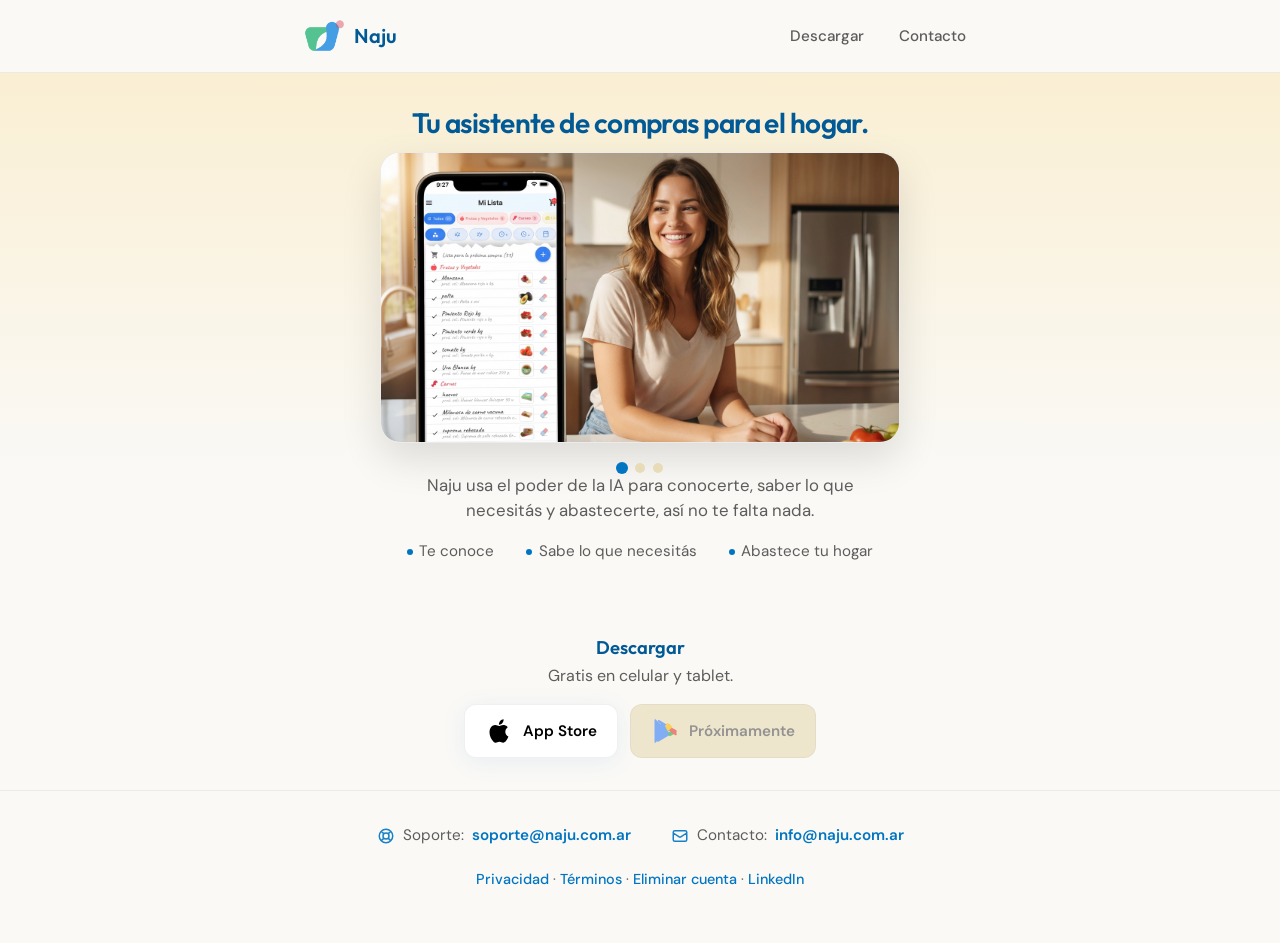
==== index.html @ 1adea692 "Ajusto politicas para Playstore" ====
<!DOCTYPE html>
<html lang="es">
<head>
  <meta charset="utf-8">
  <meta name="viewport" content="width=device-width, initial-scale=1">
  <title>Naju — Tu asistente de compras para el hogar</title>
  <meta name="description" content="Naju usa la IA para conocerte, saber lo que necesitás y abastecer tu hogar. App gratis para celular y tablet. www.naju.com.ar">
  <link rel="icon" type="image/png" href="favicon.png">
  <link rel="preconnect" href="https://fonts.googleapis.com">
  <link rel="preconnect" href="https://fonts.gstatic.com" crossorigin>
  <link href="https://fonts.googleapis.com/css2?family=DM+Sans:ital,opsz,wght@0,9..40,400;0,9..40,500;0,9..40,600;0,9..40,700;1,9..40,400&family=Outfit:wght@500;600;700&display=swap" rel="stylesheet">
  <style>
    :root {
      --naju-blue: #0175C2;
      --naju-blue-dark: #015a96;
      --naju-cream: #FAEFD3;
      --naju-cream-dark: #e8dbb8;
      --text: #1a1a1a;
      --text-muted: #5c5c5c;
      --bg: #faf9f6;
      --card: #ffffff;
      --radius: 16px;
      --radius-lg: 24px;
      --shadow: 0 4px 24px rgba(1, 117, 194, 0.08);
      --shadow-hover: 0 8px 32px rgba(1, 117, 194, 0.12);
    }

    * { box-sizing: border-box; }
    html { scroll-behavior: smooth; }

    body {
      margin: 0;
      font-family: 'DM Sans', system-ui, sans-serif;
      font-size: 1rem;
      line-height: 1.6;
      color: var(--text);
      background: var(--bg);
      -webkit-font-smoothing: antialiased;
    }

    h1, h2, h3 {
      font-family: 'Outfit', 'DM Sans', sans-serif;
      font-weight: 600;
      line-height: 1.25;
    }

    .wrap {
      max-width: 720px;
      margin: 0 auto;
      padding: 0 1.5rem;
    }

    /* ========== Header / Nav ========== */
    .site-header {
      position: sticky;
      top: 0;
      z-index: 100;
      background: rgba(250, 249, 246, 0.95);
      backdrop-filter: blur(8px);
      border-bottom: 1px solid rgba(0,0,0,0.06);
    }

    .site-header .wrap {
      display: flex;
      align-items: center;
      justify-content: space-between;
      padding: 1rem 1.5rem;
    }

    .site-logo {
      display: flex;
      align-items: center;
      gap: 0.6rem;
      text-decoration: none;
      color: var(--naju-blue-dark);
      font-family: 'Outfit', sans-serif;
      font-weight: 600;
      font-size: 1.25rem;
    }

    .site-logo img {
      width: 40px;
      height: 40px;
      object-fit: contain;
    }
    .site-logo:focus-visible {
      outline: 2px solid var(--naju-blue);
      outline-offset: 2px;
    }

    .logo-fallback {
      display: none;
      flex-shrink: 0;
    }
    .logo-fallback.show {
      display: block !important;
    }

    .nav-links {
      display: flex;
      align-items: center;
      gap: 1rem;
    }

    .nav-links a {
      color: var(--text-muted);
      text-decoration: none;
      font-weight: 500;
      font-size: 0.95rem;
      padding: 0.4rem 0.6rem;
      border-radius: 8px;
      transition: color 0.2s, background 0.2s;
    }

    .nav-links a:hover {
      color: var(--naju-blue);
      background: rgba(1, 117, 194, 0.06);
    }
    .nav-links a:focus-visible {
      outline: 2px solid var(--naju-blue);
      outline-offset: 2px;
    }

    /* ========== Hero: app primero ========== */
    .hero {
      padding: 2rem 0 2.5rem;
      text-align: center;
      background: linear-gradient(180deg, var(--naju-cream) 0%, var(--bg) 75%);
      border-radius: 0 0 2rem 2rem;
    }

    .hero .hero-headline {
      font-size: clamp(1.35rem, 3.5vw, 1.75rem);
      margin: 0 0 0.75rem;
      color: var(--naju-blue-dark);
      letter-spacing: -0.02em;
      font-weight: 600;
    }

    .hero .hero-oneliner {
      font-size: 1.05rem;
      line-height: 1.5;
      color: var(--text-muted);
      margin: 0 auto 1rem;
      max-width: 36ch;
    }

    .store-badge {
      display: inline-flex;
      align-items: center;
      gap: 0.6rem;
      padding: 0.75rem 1.25rem;
      background: var(--card);
      border-radius: 12px;
      text-decoration: none;
      color: var(--text);
      font-weight: 600;
      font-size: 0.95rem;
      box-shadow: var(--shadow);
      border: 1px solid rgba(0,0,0,0.06);
      transition: box-shadow 0.2s, transform 0.2s;
    }

    .store-badge:hover {
      box-shadow: var(--shadow-hover);
      transform: translateY(-2px);
    }
    .store-badge:focus-visible {
      outline: 2px solid var(--naju-blue);
      outline-offset: 2px;
    }

    .store-badge img, .store-badge svg {
      width: 28px;
      height: 28px;
      object-fit: contain;
      flex-shrink: 0;
    }

    .store-badge.apple { color: #000; }
    .store-badge.google { color: #000; }

    .store-badge.disabled {
      pointer-events: none;
      cursor: not-allowed;
      opacity: 0.65;
      background: var(--naju-cream-dark);
      color: var(--text-muted);
      box-shadow: none;
    }
    .store-badge.disabled:hover {
      transform: none;
      box-shadow: none;
    }

    .section { padding: 2rem 0; }

    /* ========== Carrusel (imágenes lifestyle) ========== */
    .carousel-wrap {
      width: calc(100% + 3rem);
      max-width: 100vw;
      margin: -0.5rem -1.5rem 1.25rem;
      border-radius: 0;
      overflow: hidden;
      box-shadow: none;
      border: none;
      background: #fff;
    }
    @media (min-width: 600px) {
      .carousel-wrap {
        width: 100%;
        max-width: 520px;
        margin: 0 auto 1.25rem;
        border-radius: 20px;
        box-shadow: 0 16px 40px rgba(0,0,0,0.12);
        border: 1px solid rgba(0,0,0,0.08);
      }
    }

    .carousel {
      display: flex;
      scroll-snap-type: x mandatory;
      overflow-x: auto;
      scroll-behavior: smooth;
      -webkit-overflow-scrolling: touch;
    }

    .carousel::-webkit-scrollbar { height: 6px; }
    .carousel::-webkit-scrollbar-track { background: rgba(0,0,0,0.06); border-radius: 3px; }
    .carousel::-webkit-scrollbar-thumb { background: var(--naju-blue); border-radius: 3px; }

    .carousel-slide {
      flex: 0 0 100%;
      scroll-snap-align: start;
      min-height: 0;
      background: #fff;
      display: flex;
      flex-direction: column;
      align-items: center;
      justify-content: flex-start;
      padding: 0;
    }

    .carousel-slide .slide-placeholder {
      width: 100%;
      background: #fff;
      display: block;
      line-height: 0;
    }

    .carousel-slide .slide-placeholder img {
      width: 100%;
      height: auto;
      max-height: 88vh;
      display: block;
      object-fit: contain;
      object-position: top center;
    }
    @media (min-width: 600px) {
      .carousel-slide .slide-placeholder img {
        max-height: 85vh;
      }
    }

    .carousel-dots {
      display: flex;
      justify-content: center;
      gap: 0.5rem;
      margin-top: 0.75rem;
    }

    .carousel-dots label {
      width: 10px;
      height: 10px;
      border-radius: 50%;
      background: var(--naju-cream-dark);
      cursor: pointer;
      transition: background 0.2s, transform 0.2s;
    }

    .carousel-dots label:hover { background: var(--naju-blue); opacity: 0.8; }
    .carousel-dots label:focus-visible {
      outline: 2px solid var(--naju-blue);
      outline-offset: 2px;
    }

    .carousel-nav input { display: none; }
    .carousel-nav input:nth-of-type(1):checked ~ .carousel-dots label:nth-of-type(1),
    .carousel-nav input:nth-of-type(2):checked ~ .carousel-dots label:nth-of-type(2),
    .carousel-nav input:nth-of-type(3):checked ~ .carousel-dots label:nth-of-type(3) {
      background: var(--naju-blue);
      transform: scale(1.2);
    }

    .carousel-nav input:nth-of-type(1):checked ~ .carousel-wrap .carousel { scroll-margin-left: 0; }
    .carousel-nav input:nth-of-type(2):checked ~ .carousel-wrap .carousel { scroll-margin-left: 100%; }
    .carousel-nav input:nth-of-type(3):checked ~ .carousel-wrap .carousel { scroll-margin-left: 200%; }

    .carousel-dots label { position: relative; }
    .carousel-dots label::after {
      content: '';
      position: absolute;
      left: 50%;
      top: 50%;
      transform: translate(-50%, -50%);
      width: 24px;
      height: 24px;
    }

    /* ========== Beneficios (3 líneas) ========== */
    .benefit-strip {
      display: flex;
      flex-wrap: wrap;
      justify-content: center;
      gap: 1.25rem 2rem;
      margin: 1rem auto 0;
      max-width: 520px;
    }

    .benefit-strip span {
      font-size: 0.95rem;
      color: var(--text-muted);
      display: flex;
      align-items: center;
      gap: 0.4rem;
    }

    .benefit-strip span::before {
      content: '';
      width: 6px;
      height: 6px;
      border-radius: 50%;
      background: var(--naju-blue);
      flex-shrink: 0;
    }

    /* ========== Bloque Descargar ========== */
    .download-block {
      text-align: center;
      padding: 2rem 1rem;
    }
    .download-block .download-title {
      font-family: 'Outfit', 'DM Sans', sans-serif;
      font-size: 1.15rem;
      font-weight: 600;
      color: var(--naju-blue-dark);
      margin: 0 0 0.25rem;
    }
    .download-block .stores {
      display: inline-flex;
      flex-wrap: wrap;
      gap: 0.75rem;
      justify-content: center;
      margin-top: 1rem;
    }

    /* Cards genéricas (por si se agregan secciones) */
    .card {
      background: var(--card);
      border-radius: var(--radius);
      padding: 1.5rem;
      box-shadow: var(--shadow);
      margin-bottom: 1rem;
    }

    .card p { margin: 0 0 0.75em; }
    .card p:last-child { margin-bottom: 0; }

    section h2 {
      font-size: 1.35rem;
      margin: 0 0 1rem;
      color: var(--naju-blue-dark);
    }

    /* Steps (cómo empezar) */
    .steps {
      list-style: none;
      padding: 0;
      margin: 0;
      counter-reset: step;
    }

    .steps li {
      position: relative;
      padding-left: 3rem;
      padding-bottom: 1.25rem;
      counter-increment: step;
    }

    .steps li:last-child { padding-bottom: 0; }

    .steps li::before {
      content: counter(step);
      position: absolute;
      left: 0;
      top: 0;
      width: 1.75rem;
      height: 1.75rem;
      border-radius: 50%;
      background: var(--naju-blue);
      color: #fff;
      font-family: 'Outfit', sans-serif;
      font-size: 0.9rem;
      font-weight: 600;
      display: flex;
      align-items: center;
      justify-content: center;
    }

    .steps li > strong {
      display: block;
      margin-bottom: 0.2em;
      color: var(--naju-blue-dark);
    }

    .steps .step-option {
      margin-top: 1rem;
      padding: 1rem;
      background: rgba(1, 117, 194, 0.05);
      border-radius: 12px;
      border-left: 3px solid var(--naju-blue);
    }

    .steps .step-option .step-option-title {
      display: block;
      font-family: 'Outfit', 'DM Sans', sans-serif;
      font-size: 1rem;
      font-weight: 600;
      color: var(--naju-blue-dark);
      margin-bottom: 0.4em;
    }

    .steps .step-option p { margin: 0 0 0.5em; font-size: 0.95rem; }
    .steps .step-option p:last-child { margin-bottom: 0; }
    .steps .step-option .telegram-handle {
      font-family: ui-monospace, monospace;
      font-size: 0.9em;
      color: var(--naju-blue-dark);
      text-decoration: none;
    }
    .steps .step-option .telegram-handle:hover { text-decoration: underline; }

    /* Footer */

    footer { padding: 2rem 0 2.5rem; text-align: center; border-top: 1px solid rgba(0,0,0,0.06); }
    footer p { margin: 0 0 0.75rem; font-size: 0.9rem; color: var(--text-muted); }
    footer a { color: var(--naju-blue); text-decoration: none; font-weight: 500; }
    footer a:hover { text-decoration: underline; }
    footer a:focus-visible {
      outline: 2px solid var(--naju-blue);
      outline-offset: 2px;
    }
    .footer-details summary:focus-visible {
      outline: 2px solid var(--naju-blue);
      outline-offset: 2px;
    }

    .footer-contact {
      display: flex;
      flex-wrap: wrap;
      justify-content: center;
      gap: 1.5rem 2.5rem;
      margin-bottom: 1.25rem;
    }
    .footer-contact-item {
      display: inline-flex;
      align-items: center;
      gap: 0.5rem;
      font-size: 0.95rem;
      color: var(--text-muted);
    }
    .footer-contact-item svg {
      flex-shrink: 0;
      color: var(--naju-blue);
      opacity: 0.9;
    }
    .footer-contact-item a {
      font-weight: 600;
      color: var(--naju-blue);
    }

    .footer-details { margin-top: 0.5rem; font-size: 0.9rem; color: var(--text-muted); }
    .footer-details summary { cursor: pointer; color: var(--naju-blue); font-weight: 500; }
    .footer-details ol { list-style: decimal; padding-left: 1.5rem; }
    .footer-details li { margin-bottom: 0.35rem; }
    .footer-details .steps { counter-reset: none; }
    .footer-details .steps li { padding-left: 0; }
    .footer-details .steps li::before { display: none; }
  </style>
</head>
<body>
  <header class="site-header">
    <div class="wrap">
      <a href="#" class="site-logo" aria-label="Naju inicio">
        <img src="assets/logo.png" alt="" width="40" height="40" onerror="this.style.display='none'; this.nextElementSibling?.classList.add('show');">
        <span class="logo-fallback" style="width:40px; height:40px; background: var(--naju-blue); border-radius:10px;"></span>
        <span>Naju</span>
      </a>
      <nav class="nav-links" aria-label="Principal">
        <a href="#descargar">Descargar</a>
        <a href="#contacto">Contacto</a>
      </nav>
    </div>
  </header>

  <main id="main-content">
  <section class="hero">
    <div class="wrap">
      <h1 class="hero-headline">Tu asistente de compras para el hogar.</h1>
      <div class="carousel-nav">
        <input type="radio" name="carousel" id="c1" checked>
        <input type="radio" name="carousel" id="c2">
        <input type="radio" name="carousel" id="c3">
        <div class="carousel-wrap">
          <div class="carousel" id="carousel-el">
            <div class="carousel-slide">
              <div class="slide-placeholder">
                <img src="assets/images/mujer-cocina-2.png" alt="Naju en la cocina" width="360" height="450" loading="eager">
              </div>
            </div>
            <div class="carousel-slide">
              <div class="slide-placeholder">
                <img src="assets/images/hombre-alacena-1.png" alt="Revisando la alacena con Naju" width="360" height="450" loading="lazy">
              </div>
            </div>
            <div class="carousel-slide">
              <div class="slide-placeholder">
                <img src="assets/images/mujer-recibiendo-pedido-1.png" alt="Recibiendo el pedido en casa" width="360" height="450" loading="lazy">
              </div>
            </div>
          </div>
        </div>
        <div class="carousel-dots">
          <label for="c1" aria-label="Slide 1"></label>
          <label for="c2" aria-label="Slide 2"></label>
          <label for="c3" aria-label="Slide 3"></label>
        </div>
      </div>
      <p class="hero-oneliner">Naju usa el poder de la IA para conocerte, saber lo que necesitás y abastecerte, así no te falta nada.</p>
      <div class="benefit-strip">
        <span>Te conoce</span>
        <span>Sabe lo que necesitás</span>
        <span>Abastece tu hogar</span>
      </div>
    </div>
  </section>

  <section id="descargar" class="download-block">
    <div class="wrap">
      <h2 class="download-title">Descargar</h2>
      <p style="margin:0; font-size:1rem; color: var(--text-muted);">Gratis en celular y tablet.</p>
      <div class="stores">
        <a href="https://apps.apple.com/app/naju/id674600629" class="store-badge apple" target="_blank" rel="noopener noreferrer" aria-label="App Store">
          <svg viewBox="0 0 24 24" fill="currentColor" width="28" height="28"><path d="M18.71 19.5c-.83 1.24-1.71 2.45-3.05 2.47-1.34.03-1.77-.79-3.29-.79-1.53 0-2 .77-3.27.82-1.31.05-2.3-1.32-3.14-2.53C4.25 17 2.94 12.45 4.7 9.39c.87-1.52 2.43-2.48 4.12-2.51 1.28-.02 2.5.87 3.29.87.78 0 2.26-1.07 3.81-.91.65.03 2.47.26 3.64 1.98-.09.06-2.17 1.28-2.15 3.81.03 3.02 2.65 4.03 2.68 4.04-.03.07-.42 1.44-1.38 2.83M13 3.5c.73-.83 1.94-1.46 2.94-1.5.13 1.17-.34 2.35-1.04 3.19-.69.85-1.83 1.51-2.95 1.42-.15-1.15.41-2.35 1.05-3.11z"/></svg>
          App Store
        </a>
        <span class="store-badge google disabled" aria-label="Google Play próximamente">
          <svg viewBox="0 0 24 24" width="28" height="28"><path fill="#4285F4" d="M3.609 1.814L13.792 12 3.61 22.186a.996.996 0 01-.61-.92V2.734a1 1 0 01.609-.92zm10.89 10.893l2.302 2.302-10.16 5.947a.998.998 0 01-1.466-.83l-.01-14.02a1 1 0 011.467-.83l10.16 5.947zM14.205 12L5.792 3.587a.999.999 0 011.466-.83l10.163 5.948-2.302 2.302-1.914 1.095z"/><path fill="#34A853" d="M21.803 12.861l-3.199-1.828-.006-.003-3.393 1.945-1.294 1.294 2.302 2.302 3.59-2.054a1 1 0 00.4-1.656z"/><path fill="#FBBC05" d="M14.205 12l1.914-1.095 2.302-2.302-2.302-2.302-1.914-1.095-2.302 2.302z"/><path fill="#EA4335" d="M21.803 12.861a1 1 0 00-.4-1.656l-3.59-2.054-2.302 2.302 2.302 2.302 3.59 2.054a1 1 0 00.4-1.656z"/></svg>
          Próximamente
        </span>
      </div>
    </div>
  </section>
  </main>

  <footer id="contacto" role="contentinfo">
    <div class="wrap">
      <div class="footer-contact">
        <div class="footer-contact-item">
          <svg xmlns="http://www.w3.org/2000/svg" width="18" height="18" fill="none" viewBox="0 0 24 24" stroke="currentColor" stroke-width="2"><path stroke-linecap="round" stroke-linejoin="round" d="M18.364 5.636l-3.536 3.536m0 5.656l3.536 3.536M9.172 9.172L5.636 5.636m3.536 9.192l-3.536 3.536M21 12a9 9 0 11-18 0 9 9 0 0118 0zm-5 0a4 4 0 11-8 0 4 4 0 018 0z"/></svg>
          <span>Soporte:</span>
          <a href="mailto:soporte@naju.com.ar">soporte@naju.com.ar</a>
        </div>
        <div class="footer-contact-item">
          <svg xmlns="http://www.w3.org/2000/svg" width="18" height="18" fill="none" viewBox="0 0 24 24" stroke="currentColor" stroke-width="2"><path stroke-linecap="round" stroke-linejoin="round" d="M3 8l7.89 5.26a2 2 0 002.22 0L21 8M5 19h14a2 2 0 002-2V7a2 2 0 00-2-2H5a2 2 0 00-2 2v10a2 2 0 002 2z"/></svg>
          <span>Contacto:</span>
          <a href="mailto:info@naju.com.ar">info@naju.com.ar</a>
        </div>
      </div>
      <p style="margin: 0 0 0.75rem; font-size: 0.9rem;">
        <a href="privacidad.html">Privacidad</a> · <a href="terminos.html">Términos</a> · <a href="account-deletion.html">Eliminar cuenta</a> · <a href="https://www.linkedin.com/company/naju/" target="_blank" rel="noopener noreferrer">LinkedIn</a>
      </p>
    </div>
  </footer>

  <script>
    (function () {
      var carousel = document.getElementById('carousel-el');
      var inputs = document.querySelectorAll('.carousel-nav input[name="carousel"]');
      if (!carousel || !inputs.length) return;

      var total = inputs.length;
      function scrollToSlide(i) {
        var w = carousel.offsetWidth;
        carousel.scrollTo({ left: w * i, behavior: 'smooth' });
        if (inputs[i]) inputs[i].checked = true;
      }

      inputs.forEach(function (inp, i) {
        inp.addEventListener('change', function () { scrollToSlide(i); });
      });

      carousel.addEventListener('scroll', function () {
        var index = Math.round(carousel.scrollLeft / carousel.offsetWidth);
        if (inputs[index]) inputs[index].checked = true;
      });

      setInterval(function () {
        var current = Math.round(carousel.scrollLeft / carousel.offsetWidth);
        var next = (current + 1) % total;
        scrollToSlide(next);
      }, 2000);
    })();
  </script>
</body>
</html>
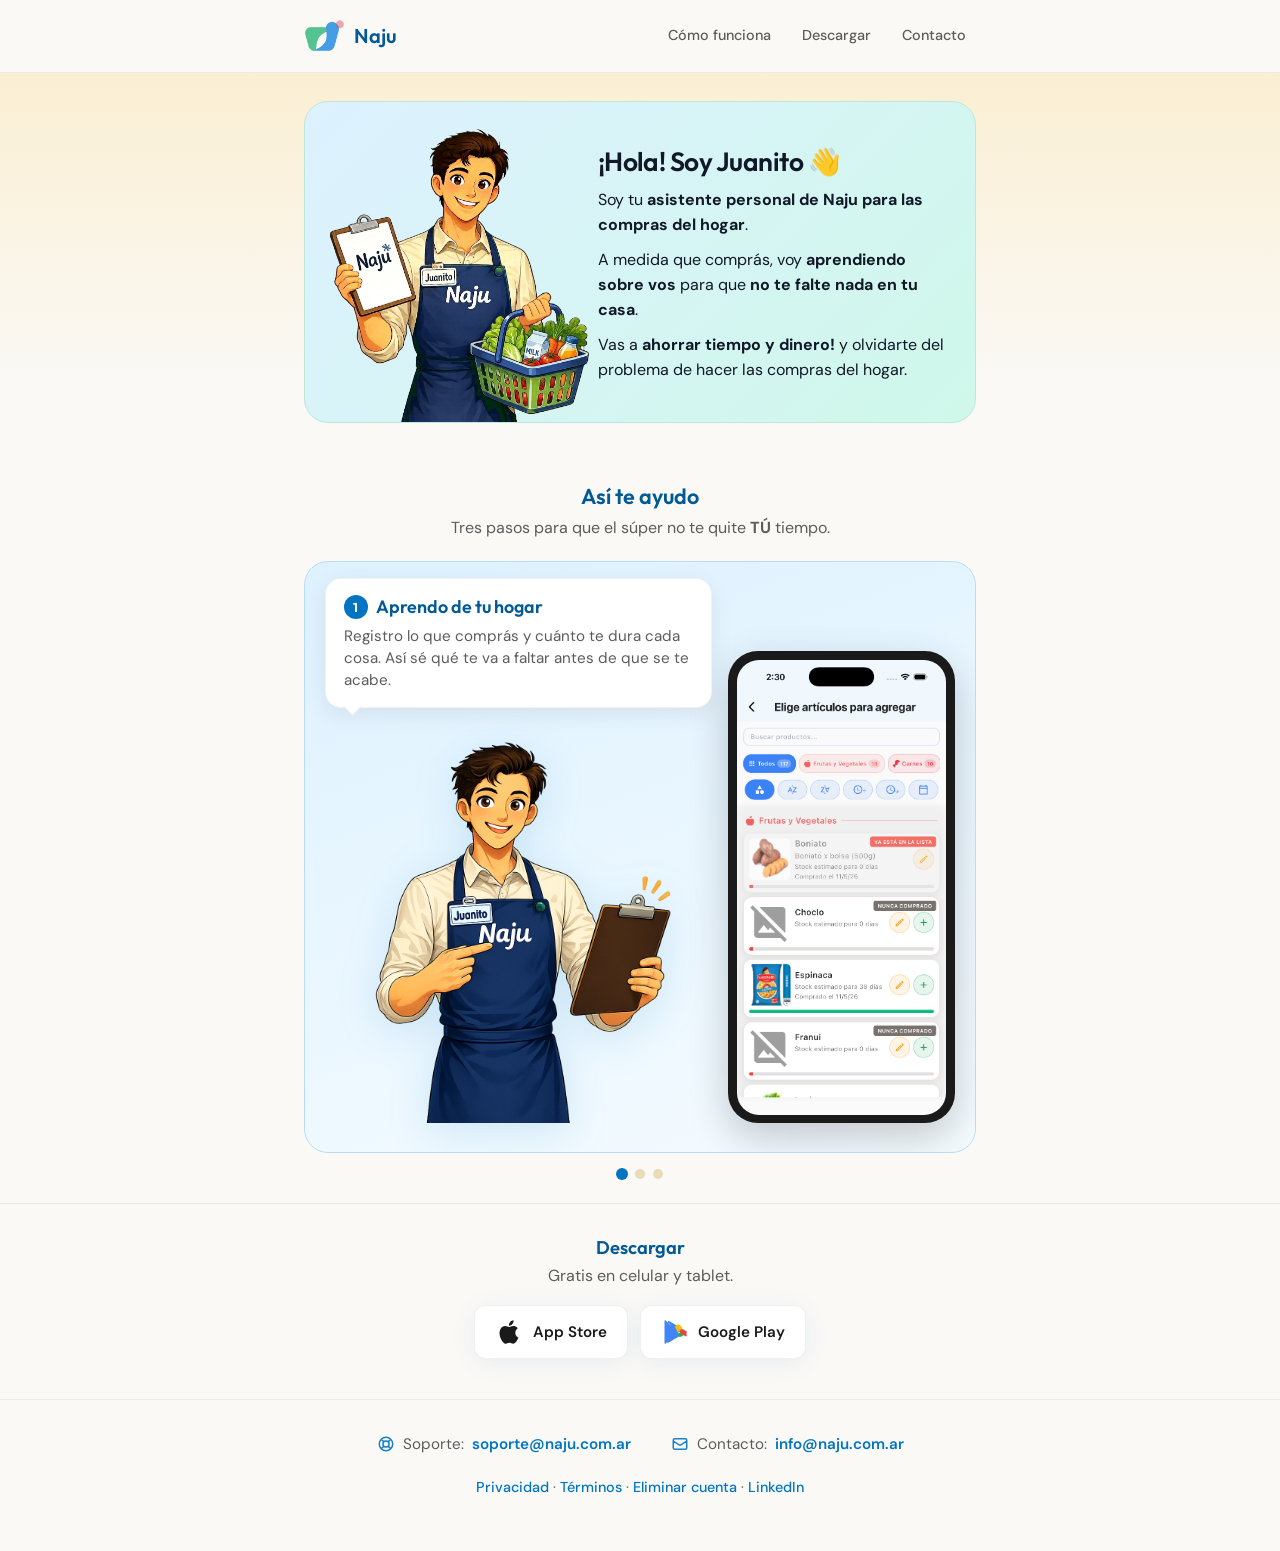
==== commit 2f993e9c: "refactor con juanito como protagonista" ====
--- a/index.html
+++ b/index.html
@@ -3,8 +3,8 @@
 <head>
   <meta charset="utf-8">
   <meta name="viewport" content="width=device-width, initial-scale=1">
-  <title>Naju — Tu asistente de compras para el hogar</title>
-  <meta name="description" content="Naju usa la IA para conocerte, saber lo que necesitás y abastecer tu hogar. App gratis para celular y tablet. www.naju.com.ar">
+  <title>Naju — Juanito, tu asistente de compras para el hogar</title>
+  <meta name="description" content="Naju es tu asistente personal de compras para el hogar. Juanito aprende de vos mientras comprás para abastecer tu hogar, ahorrarte tiempo y dinero.">
   <link rel="icon" type="image/png" href="favicon.png">
   <link rel="preconnect" href="https://fonts.googleapis.com">
   <link rel="preconnect" href="https://fonts.gstatic.com" crossorigin>
@@ -15,6 +15,9 @@
       --naju-blue-dark: #015a96;
       --naju-cream: #FAEFD3;
       --naju-cream-dark: #e8dbb8;
+      --hero-gradient-start: #DDF1FF;
+      --hero-gradient-end: #CFF8EA;
+      --hero-border: #BDE7DB;
       --text: #1a1a1a;
       --text-muted: #5c5c5c;
       --bg: #faf9f6;
@@ -50,7 +53,6 @@
       padding: 0 1.5rem;
     }
 
-    /* ========== Header / Nav ========== */
     .site-header {
       position: sticky;
       top: 0;
@@ -99,14 +101,14 @@
     .nav-links {
       display: flex;
       align-items: center;
-      gap: 1rem;
+      gap: 0.75rem;
     }
 
     .nav-links a {
       color: var(--text-muted);
       text-decoration: none;
       font-weight: 500;
-      font-size: 0.95rem;
+      font-size: 0.9rem;
       padding: 0.4rem 0.6rem;
       border-radius: 8px;
       transition: color 0.2s, background 0.2s;
@@ -121,30 +123,374 @@
       outline-offset: 2px;
     }
 
-    /* ========== Hero: app primero ========== */
+    /* ========== Hero Juanito ========== */
     .hero {
-      padding: 2rem 0 2.5rem;
+      padding: 1.75rem 0 1.5rem;
+      background: linear-gradient(180deg, var(--naju-cream) 0%, var(--bg) 85%);
+      border-radius: 0 0 2rem 2rem;
+    }
+
+    .hero-juanito {
+      position: relative;
+      display: flex;
+      flex-direction: column;
+      align-items: stretch;
+      text-align: left;
+      min-height: 0;
+      padding: 1rem 1rem 0;
+      background: linear-gradient(135deg, var(--hero-gradient-start) 0%, var(--hero-gradient-end) 100%);
+      border: 1px solid var(--hero-border);
+      border-radius: var(--radius-lg);
+      overflow: hidden;
+    }
+
+    .hero-juanito-figure {
+      align-self: center;
+      width: min(220px, 58vw);
+      margin: 0 auto -0.5rem;
+      line-height: 0;
+      flex-shrink: 0;
+    }
+
+    .hero-juanito-figure img {
+      width: 100%;
+      height: auto;
+      display: block;
+      object-fit: contain;
+      object-position: bottom center;
+    }
+
+    .hero-juanito-copy {
+      padding: 0 0.75rem 1.25rem;
+    }
+
+    .hero-juanito-copy h1 {
+      font-size: clamp(1.35rem, 4vw, 1.65rem);
+      margin: 0 0 0.65rem;
+      color: #111827;
+      letter-spacing: -0.02em;
+    }
+
+    .hero-juanito-copy p {
+      margin: 0 0 0.65em;
+      font-size: 1rem;
+      line-height: 1.55;
+      color: #111827;
+    }
+
+    .hero-juanito-copy p:last-child {
+      margin-bottom: 0;
+    }
+
+    @media (min-width: 600px) {
+      .hero-juanito {
+        flex-direction: row;
+        align-items: flex-end;
+        min-height: 240px;
+        padding: 1.25rem 1.25rem 0;
+      }
+
+      .hero-juanito-figure {
+        width: 42%;
+        max-width: 280px;
+        margin: 0;
+        align-self: flex-end;
+      }
+
+      .hero-juanito-copy {
+        flex: 1;
+        padding: 0.5rem 0 1.5rem 0.5rem;
+        align-self: center;
+      }
+    }
+
+    /* ========== Sección pasos ========== */
+    .how-section {
+      padding: 2.25rem 0 1.5rem;
+    }
+
+    .how-section > .wrap > h2 {
+      font-size: 1.35rem;
+      margin: 0 0 0.35rem;
+      color: var(--naju-blue-dark);
       text-align: center;
-      background: linear-gradient(180deg, var(--naju-cream) 0%, var(--bg) 75%);
-      border-radius: 0 0 2rem 2rem;
-    }
-
-    .hero .hero-headline {
-      font-size: clamp(1.35rem, 3.5vw, 1.75rem);
-      margin: 0 0 0.75rem;
+    }
+
+    .how-section .section-lead {
+      text-align: center;
+      color: var(--text-muted);
+      margin: 0 0 1.25rem;
+      font-size: 1rem;
+    }
+
+    .steps-carousel-nav {
+      position: relative;
+    }
+
+    .steps-carousel-nav input { display: none; }
+
+    .steps-carousel-wrap {
+      overflow: hidden;
+      border-radius: var(--radius);
+    }
+
+    .steps-carousel {
+      display: flex;
+      overflow-x: auto;
+      scroll-snap-type: x mandatory;
+      scroll-behavior: smooth;
+      -webkit-overflow-scrolling: touch;
+      scrollbar-width: none;
+    }
+
+    .steps-carousel::-webkit-scrollbar { display: none; }
+
+    .steps-carousel .step-card {
+      flex: 0 0 100%;
+      scroll-snap-align: start;
+      scroll-snap-stop: always;
+      box-sizing: border-box;
+      padding: 0 0.15rem;
+    }
+
+    .step-card {
+      border-radius: var(--radius-lg);
+      border: 1px solid var(--hero-border);
+      overflow: hidden;
+      background: linear-gradient(145deg, var(--hero-gradient-start) 0%, var(--hero-gradient-end) 100%);
+    }
+
+    .step-card--learn {
+      background: linear-gradient(160deg, #DDF1FF 0%, #E8F6FF 45%, #F5FBFF 100%);
+      border-color: #B8DCF5;
+    }
+
+    .step-card--predict {
+      background: linear-gradient(160deg, #FFF6E8 0%, #FFECD0 45%, #FFF9F0 100%);
+      border-color: #F0D9A8;
+    }
+
+    .step-card--save {
+      background: linear-gradient(160deg, #DDF1FF 0%, #CFF8EA 45%, #E8FFF5 100%);
+      border-color: var(--hero-border);
+    }
+
+    /* Escena en dos filas: diálogo (Juanito + burbuja) y teléfono sin solaparse */
+    .step-card-scene {
+      display: flex;
+      flex-direction: column;
+      gap: 0.65rem;
+      padding: 0.85rem 0.75rem 1rem;
+      min-height: clamp(460px, 105vw, 580px);
+    }
+
+    .step-card-row--dialog {
+      display: flex;
+      flex-direction: column;
+      flex: 1 1 auto;
+      align-items: stretch;
+      gap: 0.35rem;
+      min-height: 0;
+    }
+
+    .step-card-bubble {
+      order: 1;
+      flex: 0 0 auto;
+      position: relative;
+      margin: 0;
+      padding: 0.8rem 0.95rem;
+      background: #fff;
+      border-radius: 16px;
+      box-shadow: 0 6px 22px rgba(0, 0, 0, 0.08);
+      border: 1px solid rgba(0, 0, 0, 0.05);
+      text-align: left;
+    }
+
+    .step-card-bubble::before {
+      content: '';
+      position: absolute;
+      left: 1.5rem;
+      bottom: -6px;
+      width: 12px;
+      height: 12px;
+      background: #fff;
+      border-right: 1px solid rgba(0, 0, 0, 0.05);
+      border-bottom: 1px solid rgba(0, 0, 0, 0.05);
+      transform: rotate(45deg);
+    }
+
+    .step-card-juanito {
+      order: 2;
+      flex: 1 1 auto;
+      display: flex;
+      align-items: flex-end;
+      justify-content: center;
+      min-height: 200px;
+      width: 100%;
+      max-width: none;
+      line-height: 0;
+      pointer-events: none;
+    }
+
+    .step-card-juanito img {
+      width: auto;
+      max-width: 100%;
+      height: 100%;
+      max-height: min(340px, 42vh);
+      min-height: 200px;
+      object-fit: contain;
+      object-position: bottom center;
+      display: block;
+      filter: drop-shadow(0 8px 20px rgba(1, 117, 194, 0.14));
+    }
+
+    .step-card-bubble-header {
+      display: flex;
+      align-items: center;
+      gap: 0.5rem;
+      margin-bottom: 0.4rem;
+    }
+
+    .step-card-num {
+      display: inline-flex;
+      align-items: center;
+      justify-content: center;
+      width: 1.5rem;
+      height: 1.5rem;
+      flex-shrink: 0;
+      border-radius: 50%;
+      background: var(--naju-blue);
+      color: #fff;
+      font-family: 'Outfit', sans-serif;
+      font-size: 0.8rem;
+      font-weight: 700;
+    }
+
+    .step-card-bubble h3 {
+      margin: 0;
+      font-size: 1.12rem;
       color: var(--naju-blue-dark);
-      letter-spacing: -0.02em;
-      font-weight: 600;
-    }
-
-    .hero .hero-oneliner {
-      font-size: 1.05rem;
-      line-height: 1.5;
+    }
+
+    .step-card-bubble p {
+      margin: 0;
+      font-size: 0.88rem;
+      line-height: 1.45;
       color: var(--text-muted);
-      margin: 0 auto 1rem;
-      max-width: 36ch;
-    }
-
+    }
+
+    .step-card-row--phone {
+      flex: 0 0 auto;
+      display: flex;
+      justify-content: center;
+    }
+
+    .step-card-phone {
+      width: min(100%, 320px);
+      margin: 0;
+      padding: 0.55rem;
+      background: #1a1a1a;
+      border-radius: 30px;
+      box-shadow: 0 14px 40px rgba(0, 0, 0, 0.2);
+    }
+
+    .step-card-phone-inner {
+      border-radius: 22px;
+      overflow: hidden;
+      background: #fff;
+      line-height: 0;
+    }
+
+    .step-card-phone-inner img {
+      width: 100%;
+      height: auto;
+      display: block;
+    }
+
+    .steps-carousel-dots {
+      display: flex;
+      justify-content: center;
+      gap: 0.5rem;
+      margin-top: 1rem;
+    }
+
+    .steps-carousel-dots label {
+      width: 10px;
+      height: 10px;
+      border-radius: 50%;
+      background: var(--naju-cream-dark);
+      cursor: pointer;
+      transition: background 0.2s, transform 0.2s;
+    }
+
+    .steps-carousel-dots label:hover {
+      background: var(--naju-blue);
+      opacity: 0.85;
+    }
+
+    .steps-carousel-dots label:focus-visible {
+      outline: 2px solid var(--naju-blue);
+      outline-offset: 2px;
+    }
+
+    .steps-carousel-nav input:nth-of-type(1):checked ~ .steps-carousel-dots label:nth-of-type(1),
+    .steps-carousel-nav input:nth-of-type(2):checked ~ .steps-carousel-dots label:nth-of-type(2),
+    .steps-carousel-nav input:nth-of-type(3):checked ~ .steps-carousel-dots label:nth-of-type(3) {
+      background: var(--naju-blue);
+      transform: scale(1.2);
+    }
+
+    @media (min-width: 640px) {
+      .step-card-scene {
+        display: grid;
+        grid-template-columns: 1fr 36%;
+        grid-template-rows: auto 1fr;
+        gap: 0.75rem 1rem;
+        padding: 1rem 1.1rem 1.15rem;
+        align-items: end;
+      }
+
+      .step-card-row--dialog {
+        grid-column: 1;
+        grid-row: 1 / -1;
+        min-height: 100%;
+      }
+
+      .step-card-juanito {
+        min-height: 240px;
+      }
+
+      .step-card-juanito img {
+        max-height: min(420px, 52vh);
+        min-height: 240px;
+      }
+
+      .step-card-bubble {
+        padding: 1rem 1.1rem;
+      }
+
+      .step-card-bubble::before {
+        left: 1.25rem;
+        bottom: -6px;
+      }
+
+      .step-card-bubble p {
+        font-size: 0.95rem;
+      }
+
+      .step-card-row--phone {
+        grid-column: 2;
+        grid-row: 1 / -1;
+        align-items: center;
+      }
+
+      .step-card-phone {
+        width: 100%;
+        max-width: 280px;
+      }
+    }
+
+    /* ========== Descargar ========== */
     .store-badge {
       display: inline-flex;
       align-items: center;
@@ -170,15 +516,11 @@
       outline-offset: 2px;
     }
 
-    .store-badge img, .store-badge svg {
+    .store-badge svg {
       width: 28px;
       height: 28px;
-      object-fit: contain;
       flex-shrink: 0;
     }
-
-    .store-badge.apple { color: #000; }
-    .store-badge.google { color: #000; }
 
     .store-badge.disabled {
       pointer-events: none;
@@ -193,158 +535,15 @@
       box-shadow: none;
     }
 
-    .section { padding: 2rem 0; }
-
-    /* ========== Carrusel (imágenes lifestyle) ========== */
-    .carousel-wrap {
-      width: calc(100% + 3rem);
-      max-width: 100vw;
-      margin: -0.5rem -1.5rem 1.25rem;
-      border-radius: 0;
-      overflow: hidden;
-      box-shadow: none;
-      border: none;
-      background: #fff;
-    }
-    @media (min-width: 600px) {
-      .carousel-wrap {
-        width: 100%;
-        max-width: 520px;
-        margin: 0 auto 1.25rem;
-        border-radius: 20px;
-        box-shadow: 0 16px 40px rgba(0,0,0,0.12);
-        border: 1px solid rgba(0,0,0,0.08);
-      }
-    }
-
-    .carousel {
-      display: flex;
-      scroll-snap-type: x mandatory;
-      overflow-x: auto;
-      scroll-behavior: smooth;
-      -webkit-overflow-scrolling: touch;
-    }
-
-    .carousel::-webkit-scrollbar { height: 6px; }
-    .carousel::-webkit-scrollbar-track { background: rgba(0,0,0,0.06); border-radius: 3px; }
-    .carousel::-webkit-scrollbar-thumb { background: var(--naju-blue); border-radius: 3px; }
-
-    .carousel-slide {
-      flex: 0 0 100%;
-      scroll-snap-align: start;
-      min-height: 0;
-      background: #fff;
-      display: flex;
-      flex-direction: column;
-      align-items: center;
-      justify-content: flex-start;
-      padding: 0;
-    }
-
-    .carousel-slide .slide-placeholder {
-      width: 100%;
-      background: #fff;
-      display: block;
-      line-height: 0;
-    }
-
-    .carousel-slide .slide-placeholder img {
-      width: 100%;
-      height: auto;
-      max-height: 88vh;
-      display: block;
-      object-fit: contain;
-      object-position: top center;
-    }
-    @media (min-width: 600px) {
-      .carousel-slide .slide-placeholder img {
-        max-height: 85vh;
-      }
-    }
-
-    .carousel-dots {
-      display: flex;
-      justify-content: center;
-      gap: 0.5rem;
-      margin-top: 0.75rem;
-    }
-
-    .carousel-dots label {
-      width: 10px;
-      height: 10px;
-      border-radius: 50%;
-      background: var(--naju-cream-dark);
-      cursor: pointer;
-      transition: background 0.2s, transform 0.2s;
-    }
-
-    .carousel-dots label:hover { background: var(--naju-blue); opacity: 0.8; }
-    .carousel-dots label:focus-visible {
-      outline: 2px solid var(--naju-blue);
-      outline-offset: 2px;
-    }
-
-    .carousel-nav input { display: none; }
-    .carousel-nav input:nth-of-type(1):checked ~ .carousel-dots label:nth-of-type(1),
-    .carousel-nav input:nth-of-type(2):checked ~ .carousel-dots label:nth-of-type(2),
-    .carousel-nav input:nth-of-type(3):checked ~ .carousel-dots label:nth-of-type(3) {
-      background: var(--naju-blue);
-      transform: scale(1.2);
-    }
-
-    .carousel-nav input:nth-of-type(1):checked ~ .carousel-wrap .carousel { scroll-margin-left: 0; }
-    .carousel-nav input:nth-of-type(2):checked ~ .carousel-wrap .carousel { scroll-margin-left: 100%; }
-    .carousel-nav input:nth-of-type(3):checked ~ .carousel-wrap .carousel { scroll-margin-left: 200%; }
-
-    .carousel-dots label { position: relative; }
-    .carousel-dots label::after {
-      content: '';
-      position: absolute;
-      left: 50%;
-      top: 50%;
-      transform: translate(-50%, -50%);
-      width: 24px;
-      height: 24px;
-    }
-
-    /* ========== Beneficios (3 líneas) ========== */
-    .benefit-strip {
-      display: flex;
-      flex-wrap: wrap;
-      justify-content: center;
-      gap: 1.25rem 2rem;
-      margin: 1rem auto 0;
-      max-width: 520px;
-    }
-
-    .benefit-strip span {
-      font-size: 0.95rem;
-      color: var(--text-muted);
-      display: flex;
-      align-items: center;
-      gap: 0.4rem;
-    }
-
-    .benefit-strip span::before {
-      content: '';
-      width: 6px;
-      height: 6px;
-      border-radius: 50%;
-      background: var(--naju-blue);
-      flex-shrink: 0;
-    }
-
-    /* ========== Bloque Descargar ========== */
     .download-block {
       text-align: center;
-      padding: 2rem 1rem;
+      padding: 2rem 1rem 2.5rem;
+      border-top: 1px solid rgba(0,0,0,0.06);
     }
     .download-block .download-title {
-      font-family: 'Outfit', 'DM Sans', sans-serif;
       font-size: 1.15rem;
-      font-weight: 600;
+      margin: 0 0 0.25rem;
       color: var(--naju-blue-dark);
-      margin: 0 0 0.25rem;
     }
     .download-block .stores {
       display: inline-flex;
@@ -354,103 +553,20 @@
       margin-top: 1rem;
     }
 
-    /* Cards genéricas (por si se agregan secciones) */
-    .card {
-      background: var(--card);
-      border-radius: var(--radius);
-      padding: 1.5rem;
-      box-shadow: var(--shadow);
-      margin-bottom: 1rem;
-    }
-
-    .card p { margin: 0 0 0.75em; }
-    .card p:last-child { margin-bottom: 0; }
-
-    section h2 {
-      font-size: 1.35rem;
-      margin: 0 0 1rem;
-      color: var(--naju-blue-dark);
-    }
-
-    /* Steps (cómo empezar) */
-    .steps {
-      list-style: none;
-      padding: 0;
-      margin: 0;
-      counter-reset: step;
-    }
-
-    .steps li {
-      position: relative;
-      padding-left: 3rem;
-      padding-bottom: 1.25rem;
-      counter-increment: step;
-    }
-
-    .steps li:last-child { padding-bottom: 0; }
-
-    .steps li::before {
-      content: counter(step);
-      position: absolute;
-      left: 0;
-      top: 0;
-      width: 1.75rem;
-      height: 1.75rem;
-      border-radius: 50%;
-      background: var(--naju-blue);
-      color: #fff;
-      font-family: 'Outfit', sans-serif;
-      font-size: 0.9rem;
-      font-weight: 600;
-      display: flex;
-      align-items: center;
-      justify-content: center;
-    }
-
-    .steps li > strong {
-      display: block;
-      margin-bottom: 0.2em;
-      color: var(--naju-blue-dark);
-    }
-
-    .steps .step-option {
-      margin-top: 1rem;
-      padding: 1rem;
-      background: rgba(1, 117, 194, 0.05);
-      border-radius: 12px;
-      border-left: 3px solid var(--naju-blue);
-    }
-
-    .steps .step-option .step-option-title {
-      display: block;
-      font-family: 'Outfit', 'DM Sans', sans-serif;
-      font-size: 1rem;
-      font-weight: 600;
-      color: var(--naju-blue-dark);
-      margin-bottom: 0.4em;
-    }
-
-    .steps .step-option p { margin: 0 0 0.5em; font-size: 0.95rem; }
-    .steps .step-option p:last-child { margin-bottom: 0; }
-    .steps .step-option .telegram-handle {
-      font-family: ui-monospace, monospace;
-      font-size: 0.9em;
-      color: var(--naju-blue-dark);
+    /* ========== Footer ========== */
+    footer {
+      padding: 2rem 0 2.5rem;
+      text-align: center;
+      border-top: 1px solid rgba(0,0,0,0.06);
+    }
+    footer p { margin: 0 0 0.75rem; font-size: 0.9rem; color: var(--text-muted); }
+    footer a {
+      color: var(--naju-blue);
       text-decoration: none;
-    }
-    .steps .step-option .telegram-handle:hover { text-decoration: underline; }
-
-    /* Footer */
-
-    footer { padding: 2rem 0 2.5rem; text-align: center; border-top: 1px solid rgba(0,0,0,0.06); }
-    footer p { margin: 0 0 0.75rem; font-size: 0.9rem; color: var(--text-muted); }
-    footer a { color: var(--naju-blue); text-decoration: none; font-weight: 500; }
+      font-weight: 500;
+    }
     footer a:hover { text-decoration: underline; }
     footer a:focus-visible {
-      outline: 2px solid var(--naju-blue);
-      outline-offset: 2px;
-    }
-    .footer-details summary:focus-visible {
       outline: 2px solid var(--naju-blue);
       outline-offset: 2px;
     }
@@ -476,16 +592,7 @@
     }
     .footer-contact-item a {
       font-weight: 600;
-      color: var(--naju-blue);
-    }
-
-    .footer-details { margin-top: 0.5rem; font-size: 0.9rem; color: var(--text-muted); }
-    .footer-details summary { cursor: pointer; color: var(--naju-blue); font-weight: 500; }
-    .footer-details ol { list-style: decimal; padding-left: 1.5rem; }
-    .footer-details li { margin-bottom: 0.35rem; }
-    .footer-details .steps { counter-reset: none; }
-    .footer-details .steps li { padding-left: 0; }
-    .footer-details .steps li::before { display: none; }
+    }
   </style>
 </head>
 <body>
@@ -497,6 +604,7 @@
         <span>Naju</span>
       </a>
       <nav class="nav-links" aria-label="Principal">
+        <a href="#como-funciona">Cómo funciona</a>
         <a href="#descargar">Descargar</a>
         <a href="#contacto">Contacto</a>
       </nav>
@@ -504,63 +612,131 @@
   </header>
 
   <main id="main-content">
-  <section class="hero">
-    <div class="wrap">
-      <h1 class="hero-headline">Tu asistente de compras para el hogar.</h1>
-      <div class="carousel-nav">
-        <input type="radio" name="carousel" id="c1" checked>
-        <input type="radio" name="carousel" id="c2">
-        <input type="radio" name="carousel" id="c3">
-        <div class="carousel-wrap">
-          <div class="carousel" id="carousel-el">
-            <div class="carousel-slide">
-              <div class="slide-placeholder">
-                <img src="assets/images/mujer-cocina-2.png" alt="Naju en la cocina" width="360" height="450" loading="eager">
-              </div>
-            </div>
-            <div class="carousel-slide">
-              <div class="slide-placeholder">
-                <img src="assets/images/hombre-alacena-1.png" alt="Revisando la alacena con Naju" width="360" height="450" loading="lazy">
-              </div>
-            </div>
-            <div class="carousel-slide">
-              <div class="slide-placeholder">
-                <img src="assets/images/mujer-recibiendo-pedido-1.png" alt="Recibiendo el pedido en casa" width="360" height="450" loading="lazy">
-              </div>
+    <section class="hero" aria-labelledby="hero-title">
+      <div class="wrap">
+        <div class="hero-juanito">
+          <div class="hero-juanito-figure">
+            <img src="assets/images/assistant_juanito_close.png" alt="Juanito, asistente personal de compras de Naju" width="488" height="552" loading="eager">
+          </div>
+          <div class="hero-juanito-copy">
+            <h1 id="hero-title">¡Hola! Soy Juanito 👋</h1>
+            <p>Soy tu <strong>asistente personal de Naju para las compras del hogar</strong>.</p>
+            <p>A medida que comprás, voy <strong>aprendiendo sobre vos</strong> para que <strong>no te falte nada en tu casa</strong>.</p>
+            <p>Vas a <strong>ahorrar tiempo y dinero!</strong> y olvidarte del problema de hacer las compras del hogar.</p>
+          </div>
+        </div>
+      </div>
+    </section>
+
+    <section id="como-funciona" class="how-section" aria-labelledby="how-title">
+      <div class="wrap">
+        <h2 id="how-title">Así te ayudo</h2>
+        <p class="section-lead">Tres pasos para que el súper no te quite <strong>TÚ</strong> tiempo.</p>
+
+        <div class="steps-carousel-nav" aria-roledescription="carousel" aria-label="Pasos de cómo te ayudo">
+          <input type="radio" name="steps-carousel" id="step-c1" checked>
+          <input type="radio" name="steps-carousel" id="step-c2">
+          <input type="radio" name="steps-carousel" id="step-c3">
+          <div class="steps-carousel-wrap">
+            <div class="steps-carousel" id="steps-carousel-el">
+              <article class="step-card step-card--learn" aria-roledescription="slide" aria-label="1 de 3">
+                <div class="step-card-scene">
+                <div class="step-card-row step-card-row--dialog">
+                <div class="step-card-juanito">
+                  <img src="assets/images/juanito-inventario.png" alt="Juanito con su lista, aprendiendo de tu hogar" width="600" height="800" loading="lazy">
+                </div>
+                <div class="step-card-bubble">
+                  <div class="step-card-bubble-header">
+                    <span class="step-card-num" aria-hidden="true">1</span>
+                    <h3>Aprendo de tu hogar</h3>
+                  </div>
+                  <p>Registro lo que comprás y cuánto te dura cada cosa. Así sé qué te va a faltar antes de que se te acabe.</p>
+                </div>
+                </div>
+                <div class="step-card-row step-card-row--phone">
+                <div class="step-card-phone">
+                  <div class="step-card-phone-inner">
+                    <img src="assets/screenshots/apple/inventario.png" alt="Pantalla de Naju con stock estimado por producto" width="390" height="844" loading="lazy">
+                  </div>
+                </div>
+                </div>
+                </div>
+              </article>
+
+              <article class="step-card step-card--predict" aria-roledescription="slide" aria-label="2 de 3">
+                <div class="step-card-scene">
+                <div class="step-card-row step-card-row--dialog">
+                <div class="step-card-juanito">
+                  <img src="assets/images/juanito-prediccion.png" alt="Juanito dándote un consejo sobre tu próxima compra" width="600" height="800" loading="lazy">
+                </div>
+                <div class="step-card-bubble">
+                  <div class="step-card-bubble-header">
+                    <span class="step-card-num" aria-hidden="true">2</span>
+                    <h3>Armo tu próxima compra</h3>
+                  </div>
+                  <p>Te propongo productos con <strong>predicción</strong>: vos solo confirmás lo que no estoy seguro. Menos decisiones, más tiempo libre.</p>
+                </div>
+                </div>
+                <div class="step-card-row step-card-row--phone">
+                <div class="step-card-phone">
+                  <div class="step-card-phone-inner">
+                    <img src="assets/screenshots/apple/home.png" alt="Pantalla de inicio con sugerencias predictivas" width="390" height="844" loading="lazy">
+                  </div>
+                </div>
+                </div>
+                </div>
+              </article>
+
+              <article class="step-card step-card--save" aria-roledescription="slide" aria-label="3 de 3">
+                <div class="step-card-scene">
+                <div class="step-card-row step-card-row--dialog">
+                <div class="step-card-juanito">
+                  <img src="assets/images/juanito-carrito.png" alt="Juanito presentándote tu carrito listo para confirmar" width="600" height="800" loading="lazy">
+                </div>
+                <div class="step-card-bubble">
+                  <div class="step-card-bubble-header">
+                    <span class="step-card-num" aria-hidden="true">3</span>
+                    <h3>Ahorrás y confirmás</h3>
+                  </div>
+                  <p>Tu carrito ya viene listo, con descuentos Naju y fecha de entrega. Un toque y listo — o lo posponés si querés.</p>
+                </div>
+                </div>
+                <div class="step-card-row step-card-row--phone">
+                <div class="step-card-phone">
+                  <div class="step-card-phone-inner">
+                    <img src="assets/screenshots/apple/carrito.png" alt="Pantalla del carrito con descuento Naju" width="390" height="844" loading="lazy">
+                  </div>
+                </div>
+                </div>
+                </div>
+              </article>
             </div>
           </div>
-        </div>
-        <div class="carousel-dots">
-          <label for="c1" aria-label="Slide 1"></label>
-          <label for="c2" aria-label="Slide 2"></label>
-          <label for="c3" aria-label="Slide 3"></label>
+          <div class="steps-carousel-dots" role="tablist" aria-label="Elegir paso">
+            <label for="step-c1" role="tab" aria-label="Paso 1: Aprendo de tu hogar"></label>
+            <label for="step-c2" role="tab" aria-label="Paso 2: Armo tu próxima compra"></label>
+            <label for="step-c3" role="tab" aria-label="Paso 3: Ahorrás y confirmás"></label>
+          </div>
         </div>
       </div>
-      <p class="hero-oneliner">Naju usa el poder de la IA para conocerte, saber lo que necesitás y abastecerte, así no te falta nada.</p>
-      <div class="benefit-strip">
-        <span>Te conoce</span>
-        <span>Sabe lo que necesitás</span>
-        <span>Abastece tu hogar</span>
+    </section>
+
+    <section id="descargar" class="download-block">
+      <div class="wrap">
+        <h2 class="download-title">Descargar</h2>
+        <p style="margin:0; font-size:1rem; color: var(--text-muted);">Gratis en celular y tablet.</p>
+        <div class="stores">
+          <a href="https://apps.apple.com/app/naju/id674600629" class="store-badge apple" target="_blank" rel="noopener noreferrer" aria-label="App Store">
+            <svg viewBox="0 0 24 24" fill="currentColor" width="28" height="28"><path d="M18.71 19.5c-.83 1.24-1.71 2.45-3.05 2.47-1.34.03-1.77-.79-3.29-.79-1.53 0-2 .77-3.27.82-1.31.05-2.3-1.32-3.14-2.53C4.25 17 2.94 12.45 4.7 9.39c.87-1.52 2.43-2.48 4.12-2.51 1.28-.02 2.5.87 3.29.87.78 0 2.26-1.07 3.81-.91.65.03 2.47.26 3.64 1.98-.09.06-2.17 1.28-2.15 3.81.03 3.02 2.65 4.03 2.68 4.04-.03.07-.42 1.44-1.38 2.83M13 3.5c.73-.83 1.94-1.46 2.94-1.5.13 1.17-.34 2.35-1.04 3.19-.69.85-1.83 1.51-2.95 1.42-.15-1.15.41-2.35 1.05-3.11z"/></svg>
+            App Store
+          </a>
+          <a href="https://play.google.com/store/apps/details?id=com.wwideas.naju_app" class="store-badge google" target="_blank" rel="noopener noreferrer" aria-label="Google Play">
+            <svg viewBox="0 0 24 24" width="28" height="28"><path fill="#4285F4" d="M3.609 1.814L13.792 12 3.61 22.186a.996.996 0 01-.61-.92V2.734a1 1 0 01.609-.92zm10.89 10.893l2.302 2.302-10.16 5.947a.998.998 0 01-1.466-.83l-.01-14.02a1 1 0 011.467-.83l10.16 5.947zM14.205 12L5.792 3.587a.999.999 0 011.466-.83l10.163 5.948-2.302 2.302-1.914 1.095z"/><path fill="#34A853" d="M21.803 12.861l-3.199-1.828-.006-.003-3.393 1.945-1.294 1.294 2.302 2.302 3.59-2.054a1 1 0 00.4-1.656z"/><path fill="#FBBC05" d="M14.205 12l1.914-1.095 2.302-2.302-2.302-2.302-1.914-1.095-2.302 2.302z"/><path fill="#EA4335" d="M21.803 12.861a1 1 0 00-.4-1.656l-3.59-2.054-2.302 2.302 2.302 2.302 3.59 2.054a1 1 0 00.4-1.656z"/></svg>
+            Google Play
+          </a>
+        </div>
       </div>
-    </div>
-  </section>
-
-  <section id="descargar" class="download-block">
-    <div class="wrap">
-      <h2 class="download-title">Descargar</h2>
-      <p style="margin:0; font-size:1rem; color: var(--text-muted);">Gratis en celular y tablet.</p>
-      <div class="stores">
-        <a href="https://apps.apple.com/app/naju/id674600629" class="store-badge apple" target="_blank" rel="noopener noreferrer" aria-label="App Store">
-          <svg viewBox="0 0 24 24" fill="currentColor" width="28" height="28"><path d="M18.71 19.5c-.83 1.24-1.71 2.45-3.05 2.47-1.34.03-1.77-.79-3.29-.79-1.53 0-2 .77-3.27.82-1.31.05-2.3-1.32-3.14-2.53C4.25 17 2.94 12.45 4.7 9.39c.87-1.52 2.43-2.48 4.12-2.51 1.28-.02 2.5.87 3.29.87.78 0 2.26-1.07 3.81-.91.65.03 2.47.26 3.64 1.98-.09.06-2.17 1.28-2.15 3.81.03 3.02 2.65 4.03 2.68 4.04-.03.07-.42 1.44-1.38 2.83M13 3.5c.73-.83 1.94-1.46 2.94-1.5.13 1.17-.34 2.35-1.04 3.19-.69.85-1.83 1.51-2.95 1.42-.15-1.15.41-2.35 1.05-3.11z"/></svg>
-          App Store
-        </a>
-        <span class="store-badge google disabled" aria-label="Google Play próximamente">
-          <svg viewBox="0 0 24 24" width="28" height="28"><path fill="#4285F4" d="M3.609 1.814L13.792 12 3.61 22.186a.996.996 0 01-.61-.92V2.734a1 1 0 01.609-.92zm10.89 10.893l2.302 2.302-10.16 5.947a.998.998 0 01-1.466-.83l-.01-14.02a1 1 0 011.467-.83l10.16 5.947zM14.205 12L5.792 3.587a.999.999 0 011.466-.83l10.163 5.948-2.302 2.302-1.914 1.095z"/><path fill="#34A853" d="M21.803 12.861l-3.199-1.828-.006-.003-3.393 1.945-1.294 1.294 2.302 2.302 3.59-2.054a1 1 0 00.4-1.656z"/><path fill="#FBBC05" d="M14.205 12l1.914-1.095 2.302-2.302-2.302-2.302-1.914-1.095-2.302 2.302z"/><path fill="#EA4335" d="M21.803 12.861a1 1 0 00-.4-1.656l-3.59-2.054-2.302 2.302 2.302 2.302 3.59 2.054a1 1 0 00.4-1.656z"/></svg>
-          Próximamente
-        </span>
-      </div>
-    </div>
-  </section>
+    </section>
   </main>
 
   <footer id="contacto" role="contentinfo">
@@ -585,31 +761,44 @@
 
   <script>
     (function () {
-      var carousel = document.getElementById('carousel-el');
-      var inputs = document.querySelectorAll('.carousel-nav input[name="carousel"]');
+      var carousel = document.getElementById('steps-carousel-el');
+      var inputs = document.querySelectorAll('.steps-carousel-nav input[name="steps-carousel"]');
       if (!carousel || !inputs.length) return;
 
       var total = inputs.length;
+      var autoTimer = null;
+      var AUTO_MS = 6000;
+
       function scrollToSlide(i) {
-        var w = carousel.offsetWidth;
-        carousel.scrollTo({ left: w * i, behavior: 'smooth' });
-        if (inputs[i]) inputs[i].checked = true;
+        var index = ((i % total) + total) % total;
+        carousel.scrollTo({ left: carousel.offsetWidth * index, behavior: 'smooth' });
+        if (inputs[index]) inputs[index].checked = true;
+      }
+
+      function currentIndex() {
+        return Math.round(carousel.scrollLeft / carousel.offsetWidth);
+      }
+
+      function resetAuto() {
+        if (autoTimer) clearInterval(autoTimer);
+        autoTimer = setInterval(function () {
+          scrollToSlide(currentIndex() + 1);
+        }, AUTO_MS);
       }
 
       inputs.forEach(function (inp, i) {
-        inp.addEventListener('change', function () { scrollToSlide(i); });
+        inp.addEventListener('change', function () {
+          scrollToSlide(i);
+          resetAuto();
+        });
       });
 
       carousel.addEventListener('scroll', function () {
-        var index = Math.round(carousel.scrollLeft / carousel.offsetWidth);
+        var index = currentIndex();
         if (inputs[index]) inputs[index].checked = true;
-      });
-
-      setInterval(function () {
-        var current = Math.round(carousel.scrollLeft / carousel.offsetWidth);
-        var next = (current + 1) % total;
-        scrollToSlide(next);
-      }, 2000);
+      }, { passive: true });
+
+      resetAuto();
     })();
   </script>
 </body>
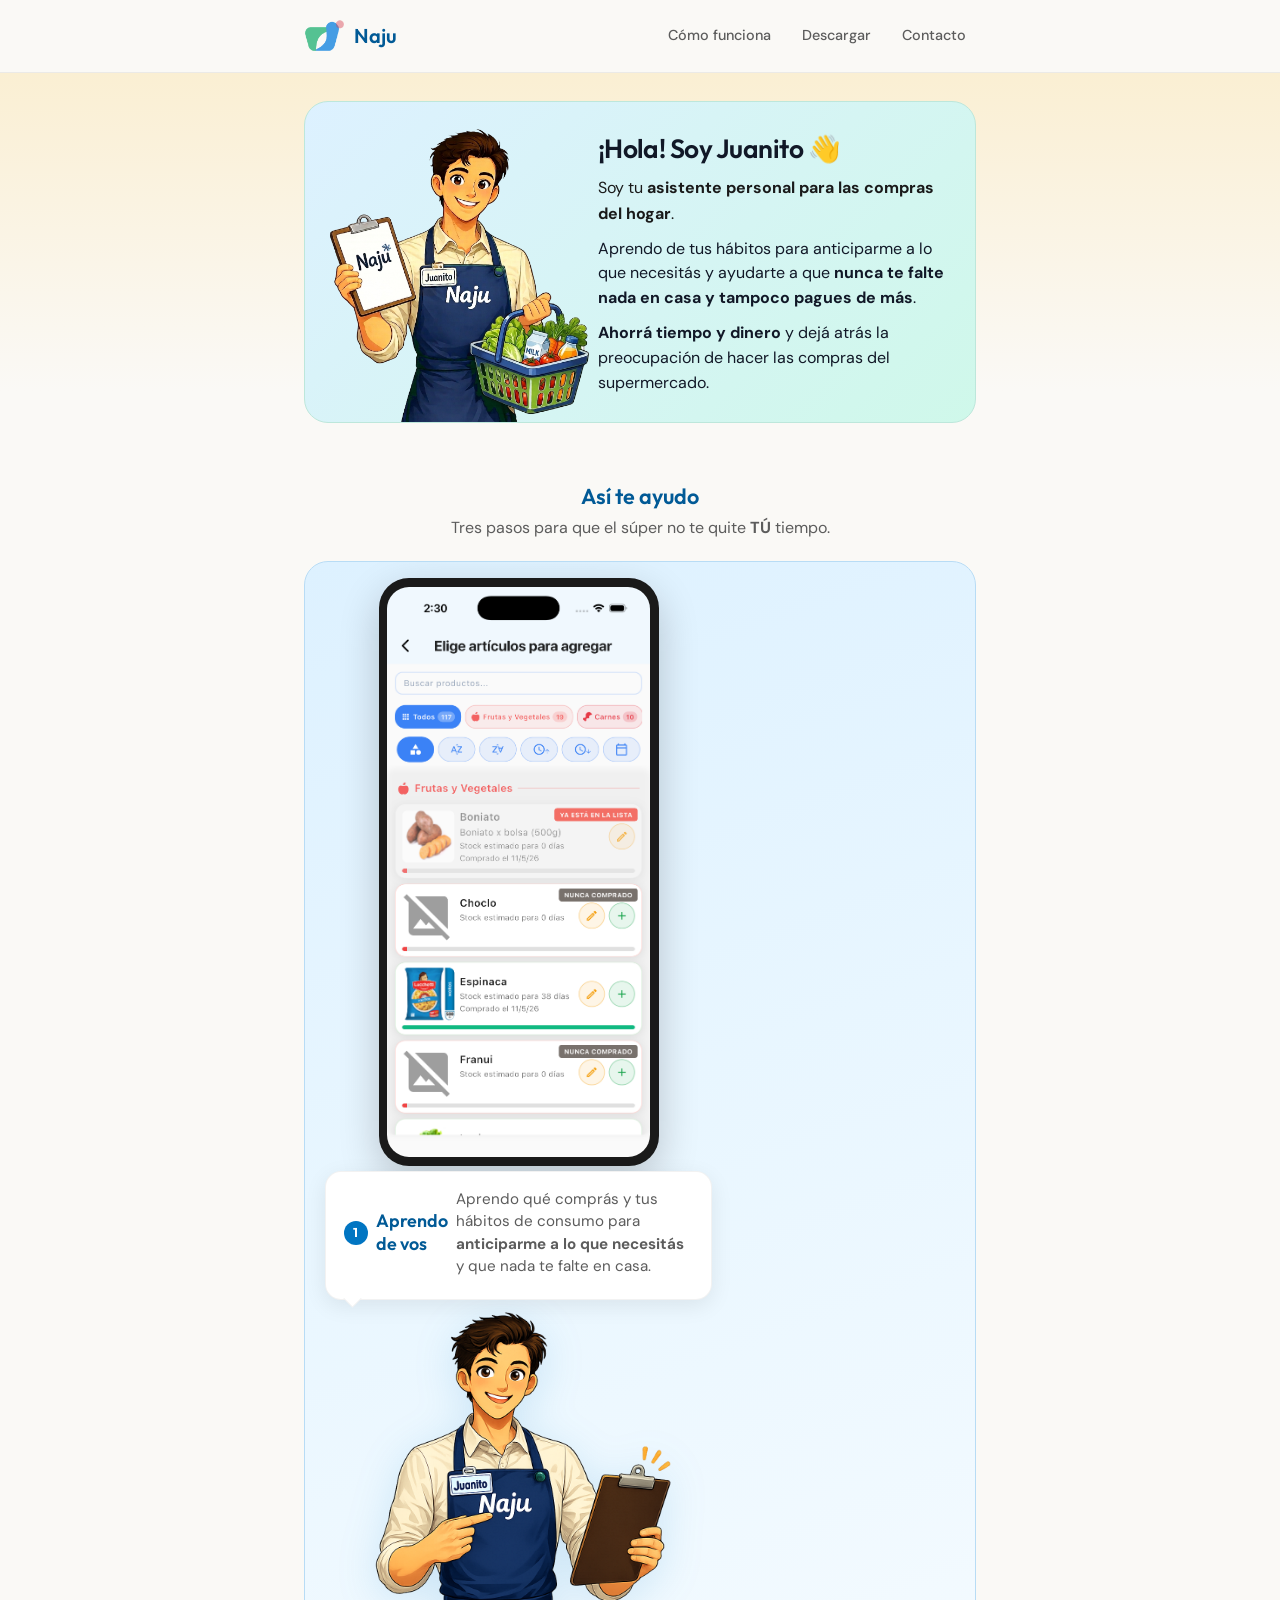
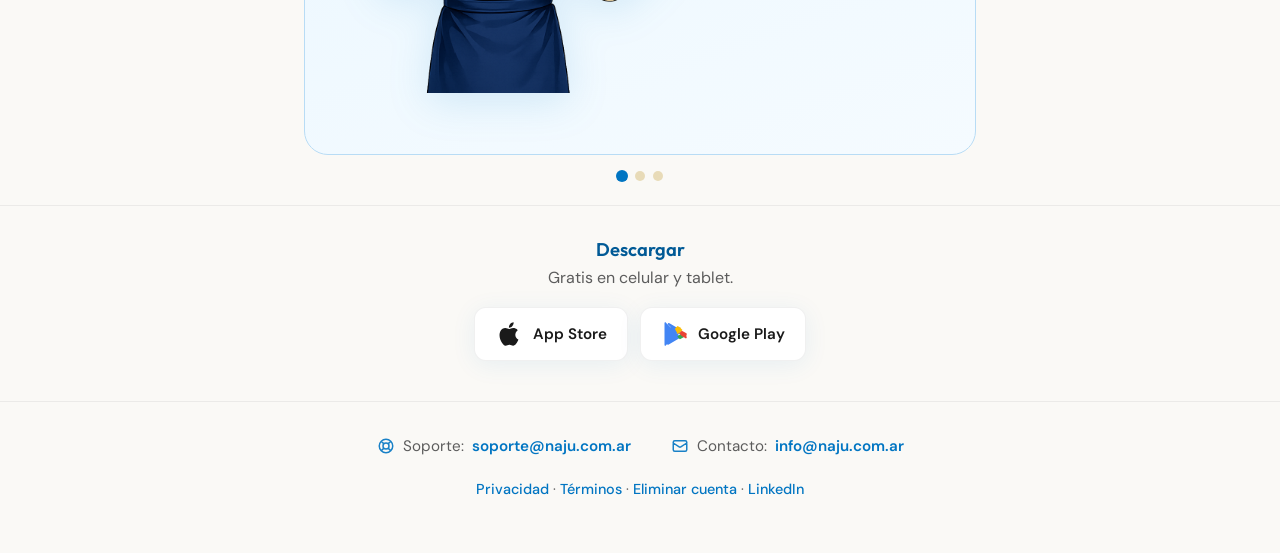
==== commit d8090081: "Cambio el texto del carrousell de Juanito" ====
--- a/index.html
+++ b/index.html
@@ -620,9 +620,8 @@
           </div>
           <div class="hero-juanito-copy">
             <h1 id="hero-title">¡Hola! Soy Juanito 👋</h1>
-            <p>Soy tu <strong>asistente personal de Naju para las compras del hogar</strong>.</p>
-            <p>A medida que comprás, voy <strong>aprendiendo sobre vos</strong> para que <strong>no te falte nada en tu casa</strong>.</p>
-            <p>Vas a <strong>ahorrar tiempo y dinero!</strong> y olvidarte del problema de hacer las compras del hogar.</p>
+	    Soy tu <strong>asistente personal para las compras del hogar</strong>.</p>
+<p>Aprendo de tus hábitos para anticiparme a lo que necesitás y ayudarte a que <strong>nunca te falte nada en casa y tampoco pagues de más</strong>.</p> <p><strong>Ahorrá tiempo y dinero</strong> y dejá atrás la preocupación de hacer las compras del supermercado.</p>
           </div>
         </div>
       </div>
@@ -648,11 +647,11 @@
                 <div class="step-card-bubble">
                   <div class="step-card-bubble-header">
                     <span class="step-card-num" aria-hidden="true">1</span>
-                    <h3>Aprendo de tu hogar</h3>
+		    <h3>Aprendo de vos</h3>
+<p>Aprendo qué comprás y tus hábitos de consumo para <strong>anticiparme a lo que necesitás</strong> y que nada te falte en casa.</p>
+
+                </div>
                   </div>
-                  <p>Registro lo que comprás y cuánto te dura cada cosa. Así sé qué te va a faltar antes de que se te acabe.</p>
-                </div>
-                </div>
                 <div class="step-card-row step-card-row--phone">
                 <div class="step-card-phone">
                   <div class="step-card-phone-inner">
@@ -672,9 +671,9 @@
                 <div class="step-card-bubble">
                   <div class="step-card-bubble-header">
                     <span class="step-card-num" aria-hidden="true">2</span>
-                    <h3>Armo tu próxima compra</h3>
-                  </div>
-                  <p>Te propongo productos con <strong>predicción</strong>: vos solo confirmás lo que no estoy seguro. Menos decisiones, más tiempo libre.</p>
+		    <h3>Armo tu próxima compra</h3>
+<p>Me anticipo a lo que vas a necesitar y preparo tu próxima compra. <strong>Vos solo revisás y confirmás.</strong> Menos decisiones, más tiempo libre.</p>
+
                 </div>
                 </div>
                 <div class="step-card-row step-card-row--phone">
@@ -698,7 +697,7 @@
                     <span class="step-card-num" aria-hidden="true">3</span>
                     <h3>Ahorrás y confirmás</h3>
                   </div>
-                  <p>Tu carrito ya viene listo, con descuentos Naju y fecha de entrega. Un toque y listo — o lo posponés si querés.</p>
+                  <p>Tu carrito ya viene listo, con descuentos y fecha de entrega. Un toque y listo! Lo encargo para que te llegue a tu casa.</p>
                 </div>
                 </div>
                 <div class="step-card-row step-card-row--phone">
@@ -726,7 +725,7 @@
         <h2 class="download-title">Descargar</h2>
         <p style="margin:0; font-size:1rem; color: var(--text-muted);">Gratis en celular y tablet.</p>
         <div class="stores">
-          <a href="https://apps.apple.com/app/naju/id674600629" class="store-badge apple" target="_blank" rel="noopener noreferrer" aria-label="App Store">
+          <a href="https://apps.apple.com/ar/app/naju/id6756587156" class="store-badge apple" target="_blank" rel="noopener noreferrer" aria-label="App Store">
             <svg viewBox="0 0 24 24" fill="currentColor" width="28" height="28"><path d="M18.71 19.5c-.83 1.24-1.71 2.45-3.05 2.47-1.34.03-1.77-.79-3.29-.79-1.53 0-2 .77-3.27.82-1.31.05-2.3-1.32-3.14-2.53C4.25 17 2.94 12.45 4.7 9.39c.87-1.52 2.43-2.48 4.12-2.51 1.28-.02 2.5.87 3.29.87.78 0 2.26-1.07 3.81-.91.65.03 2.47.26 3.64 1.98-.09.06-2.17 1.28-2.15 3.81.03 3.02 2.65 4.03 2.68 4.04-.03.07-.42 1.44-1.38 2.83M13 3.5c.73-.83 1.94-1.46 2.94-1.5.13 1.17-.34 2.35-1.04 3.19-.69.85-1.83 1.51-2.95 1.42-.15-1.15.41-2.35 1.05-3.11z"/></svg>
             App Store
           </a>
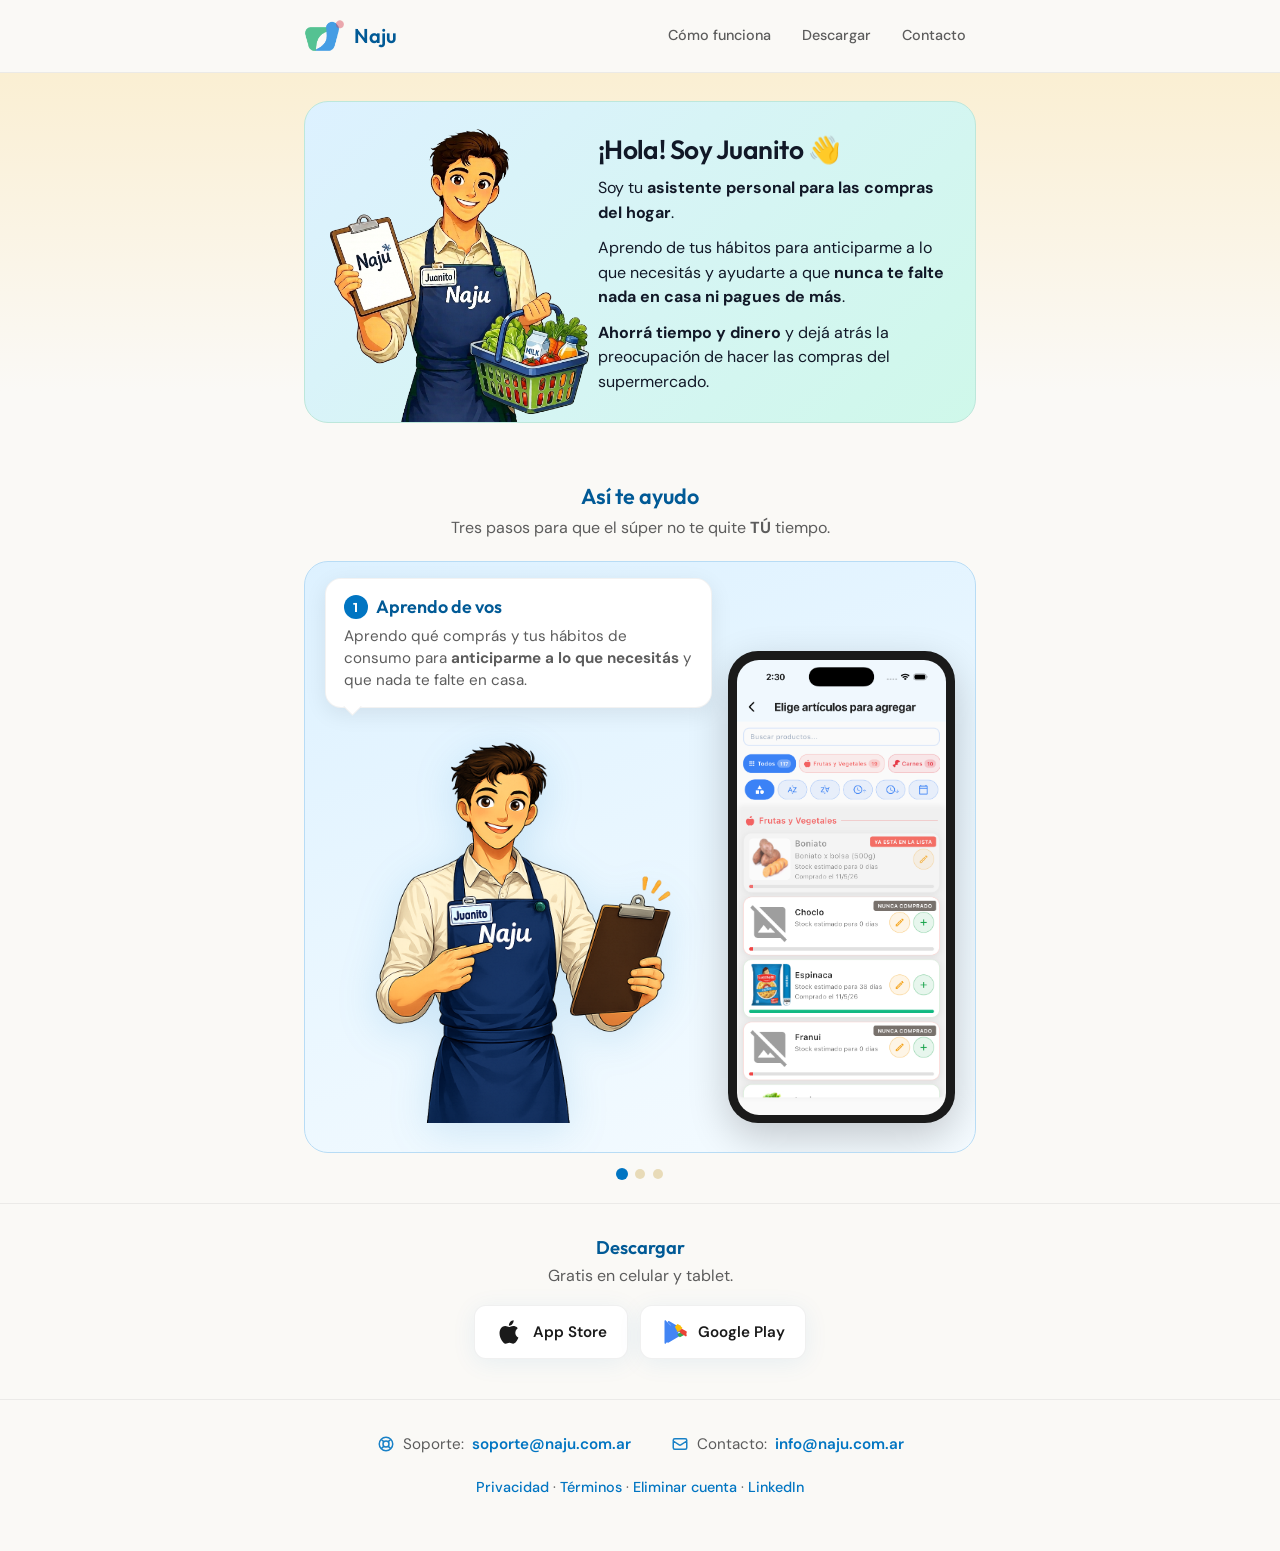
==== commit 99432d72: "Corrijo layout" ====
--- a/index.html
+++ b/index.html
@@ -620,8 +620,9 @@
           </div>
           <div class="hero-juanito-copy">
             <h1 id="hero-title">¡Hola! Soy Juanito 👋</h1>
-	    Soy tu <strong>asistente personal para las compras del hogar</strong>.</p>
-<p>Aprendo de tus hábitos para anticiparme a lo que necesitás y ayudarte a que <strong>nunca te falte nada en casa y tampoco pagues de más</strong>.</p> <p><strong>Ahorrá tiempo y dinero</strong> y dejá atrás la preocupación de hacer las compras del supermercado.</p>
+            <p>Soy tu <strong>asistente personal para las compras del hogar</strong>.</p>
+            <p>Aprendo de tus hábitos para anticiparme a lo que necesitás y ayudarte a que <strong>nunca te falte nada en casa ni pagues de más</strong>.</p>
+            <p><strong>Ahorrá tiempo y dinero</strong> y dejá atrás la preocupación de hacer las compras del supermercado.</p>
           </div>
         </div>
       </div>
@@ -647,11 +648,11 @@
                 <div class="step-card-bubble">
                   <div class="step-card-bubble-header">
                     <span class="step-card-num" aria-hidden="true">1</span>
-		    <h3>Aprendo de vos</h3>
-<p>Aprendo qué comprás y tus hábitos de consumo para <strong>anticiparme a lo que necesitás</strong> y que nada te falte en casa.</p>
-
-                </div>
+                    <h3>Aprendo de vos</h3>
                   </div>
+                  <p>Aprendo qué comprás y tus hábitos de consumo para <strong>anticiparme a lo que necesitás</strong> y que nada te falte en casa.</p>
+                </div>
+                </div>
                 <div class="step-card-row step-card-row--phone">
                 <div class="step-card-phone">
                   <div class="step-card-phone-inner">
@@ -671,9 +672,9 @@
                 <div class="step-card-bubble">
                   <div class="step-card-bubble-header">
                     <span class="step-card-num" aria-hidden="true">2</span>
-		    <h3>Armo tu próxima compra</h3>
-<p>Me anticipo a lo que vas a necesitar y preparo tu próxima compra. <strong>Vos solo revisás y confirmás.</strong> Menos decisiones, más tiempo libre.</p>
-
+                    <h3>Armo tu próxima compra</h3>
+                  </div>
+                  <p>Me anticipo a lo que vas a necesitar y preparo tu próxima compra. <strong>Vos solo revisás y confirmás.</strong> Menos decisiones, más tiempo libre.</p>
                 </div>
                 </div>
                 <div class="step-card-row step-card-row--phone">
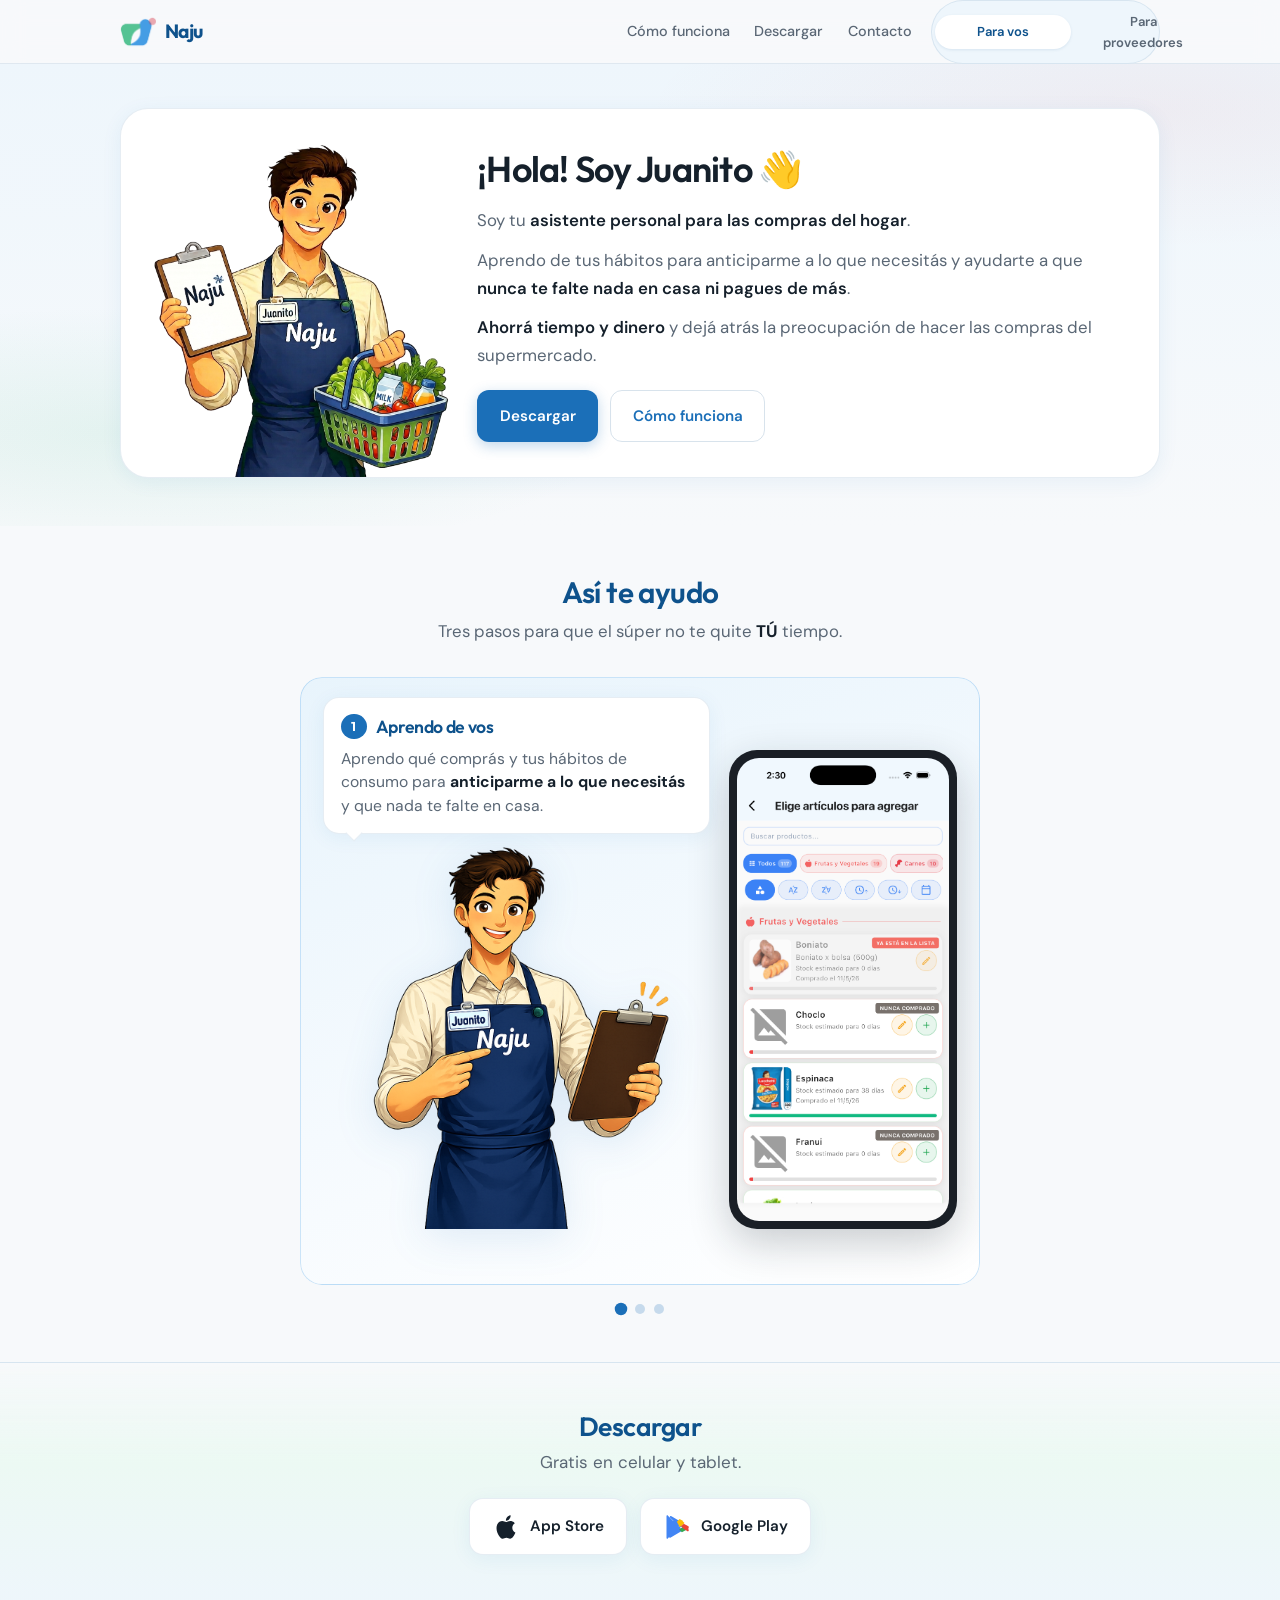
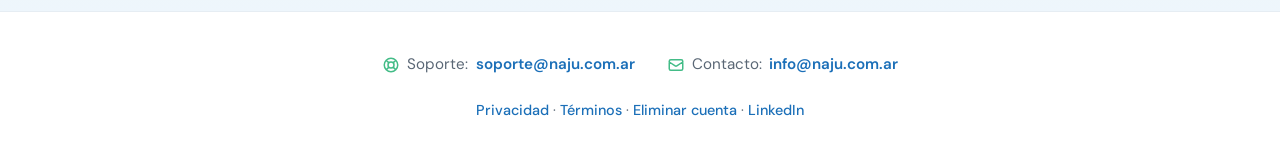
==== commit 9eb31adf: "Rediseno de la pagina" ====
--- a/index.html
+++ b/index.html
@@ -9,601 +9,40 @@
   <link rel="preconnect" href="https://fonts.googleapis.com">
   <link rel="preconnect" href="https://fonts.gstatic.com" crossorigin>
   <link href="https://fonts.googleapis.com/css2?family=DM+Sans:ital,opsz,wght@0,9..40,400;0,9..40,500;0,9..40,600;0,9..40,700;1,9..40,400&family=Outfit:wght@500;600;700&display=swap" rel="stylesheet">
-  <style>
-    :root {
-      --naju-blue: #0175C2;
-      --naju-blue-dark: #015a96;
-      --naju-cream: #FAEFD3;
-      --naju-cream-dark: #e8dbb8;
-      --hero-gradient-start: #DDF1FF;
-      --hero-gradient-end: #CFF8EA;
-      --hero-border: #BDE7DB;
-      --text: #1a1a1a;
-      --text-muted: #5c5c5c;
-      --bg: #faf9f6;
-      --card: #ffffff;
-      --radius: 16px;
-      --radius-lg: 24px;
-      --shadow: 0 4px 24px rgba(1, 117, 194, 0.08);
-      --shadow-hover: 0 8px 32px rgba(1, 117, 194, 0.12);
-    }
-
-    * { box-sizing: border-box; }
-    html { scroll-behavior: smooth; }
-
-    body {
-      margin: 0;
-      font-family: 'DM Sans', system-ui, sans-serif;
-      font-size: 1rem;
-      line-height: 1.6;
-      color: var(--text);
-      background: var(--bg);
-      -webkit-font-smoothing: antialiased;
-    }
-
-    h1, h2, h3 {
-      font-family: 'Outfit', 'DM Sans', sans-serif;
-      font-weight: 600;
-      line-height: 1.25;
-    }
-
-    .wrap {
-      max-width: 720px;
-      margin: 0 auto;
-      padding: 0 1.5rem;
-    }
-
-    .site-header {
-      position: sticky;
-      top: 0;
-      z-index: 100;
-      background: rgba(250, 249, 246, 0.95);
-      backdrop-filter: blur(8px);
-      border-bottom: 1px solid rgba(0,0,0,0.06);
-    }
-
-    .site-header .wrap {
-      display: flex;
-      align-items: center;
-      justify-content: space-between;
-      padding: 1rem 1.5rem;
-    }
-
-    .site-logo {
-      display: flex;
-      align-items: center;
-      gap: 0.6rem;
-      text-decoration: none;
-      color: var(--naju-blue-dark);
-      font-family: 'Outfit', sans-serif;
-      font-weight: 600;
-      font-size: 1.25rem;
-    }
-
-    .site-logo img {
-      width: 40px;
-      height: 40px;
-      object-fit: contain;
-    }
-    .site-logo:focus-visible {
-      outline: 2px solid var(--naju-blue);
-      outline-offset: 2px;
-    }
-
-    .logo-fallback {
-      display: none;
-      flex-shrink: 0;
-    }
-    .logo-fallback.show {
-      display: block !important;
-    }
-
-    .nav-links {
-      display: flex;
-      align-items: center;
-      gap: 0.75rem;
-    }
-
-    .nav-links a {
-      color: var(--text-muted);
-      text-decoration: none;
-      font-weight: 500;
-      font-size: 0.9rem;
-      padding: 0.4rem 0.6rem;
-      border-radius: 8px;
-      transition: color 0.2s, background 0.2s;
-    }
-
-    .nav-links a:hover {
-      color: var(--naju-blue);
-      background: rgba(1, 117, 194, 0.06);
-    }
-    .nav-links a:focus-visible {
-      outline: 2px solid var(--naju-blue);
-      outline-offset: 2px;
-    }
-
-    /* ========== Hero Juanito ========== */
-    .hero {
-      padding: 1.75rem 0 1.5rem;
-      background: linear-gradient(180deg, var(--naju-cream) 0%, var(--bg) 85%);
-      border-radius: 0 0 2rem 2rem;
-    }
-
-    .hero-juanito {
-      position: relative;
-      display: flex;
-      flex-direction: column;
-      align-items: stretch;
-      text-align: left;
-      min-height: 0;
-      padding: 1rem 1rem 0;
-      background: linear-gradient(135deg, var(--hero-gradient-start) 0%, var(--hero-gradient-end) 100%);
-      border: 1px solid var(--hero-border);
-      border-radius: var(--radius-lg);
-      overflow: hidden;
-    }
-
-    .hero-juanito-figure {
-      align-self: center;
-      width: min(220px, 58vw);
-      margin: 0 auto -0.5rem;
-      line-height: 0;
-      flex-shrink: 0;
-    }
-
-    .hero-juanito-figure img {
-      width: 100%;
-      height: auto;
-      display: block;
-      object-fit: contain;
-      object-position: bottom center;
-    }
-
-    .hero-juanito-copy {
-      padding: 0 0.75rem 1.25rem;
-    }
-
-    .hero-juanito-copy h1 {
-      font-size: clamp(1.35rem, 4vw, 1.65rem);
-      margin: 0 0 0.65rem;
-      color: #111827;
-      letter-spacing: -0.02em;
-    }
-
-    .hero-juanito-copy p {
-      margin: 0 0 0.65em;
-      font-size: 1rem;
-      line-height: 1.55;
-      color: #111827;
-    }
-
-    .hero-juanito-copy p:last-child {
-      margin-bottom: 0;
-    }
-
-    @media (min-width: 600px) {
-      .hero-juanito {
-        flex-direction: row;
-        align-items: flex-end;
-        min-height: 240px;
-        padding: 1.25rem 1.25rem 0;
-      }
-
-      .hero-juanito-figure {
-        width: 42%;
-        max-width: 280px;
-        margin: 0;
-        align-self: flex-end;
-      }
-
-      .hero-juanito-copy {
-        flex: 1;
-        padding: 0.5rem 0 1.5rem 0.5rem;
-        align-self: center;
-      }
-    }
-
-    /* ========== Sección pasos ========== */
-    .how-section {
-      padding: 2.25rem 0 1.5rem;
-    }
-
-    .how-section > .wrap > h2 {
-      font-size: 1.35rem;
-      margin: 0 0 0.35rem;
-      color: var(--naju-blue-dark);
-      text-align: center;
-    }
-
-    .how-section .section-lead {
-      text-align: center;
-      color: var(--text-muted);
-      margin: 0 0 1.25rem;
-      font-size: 1rem;
-    }
-
-    .steps-carousel-nav {
-      position: relative;
-    }
-
-    .steps-carousel-nav input { display: none; }
-
-    .steps-carousel-wrap {
-      overflow: hidden;
-      border-radius: var(--radius);
-    }
-
-    .steps-carousel {
-      display: flex;
-      overflow-x: auto;
-      scroll-snap-type: x mandatory;
-      scroll-behavior: smooth;
-      -webkit-overflow-scrolling: touch;
-      scrollbar-width: none;
-    }
-
-    .steps-carousel::-webkit-scrollbar { display: none; }
-
-    .steps-carousel .step-card {
-      flex: 0 0 100%;
-      scroll-snap-align: start;
-      scroll-snap-stop: always;
-      box-sizing: border-box;
-      padding: 0 0.15rem;
-    }
-
-    .step-card {
-      border-radius: var(--radius-lg);
-      border: 1px solid var(--hero-border);
-      overflow: hidden;
-      background: linear-gradient(145deg, var(--hero-gradient-start) 0%, var(--hero-gradient-end) 100%);
-    }
-
-    .step-card--learn {
-      background: linear-gradient(160deg, #DDF1FF 0%, #E8F6FF 45%, #F5FBFF 100%);
-      border-color: #B8DCF5;
-    }
-
-    .step-card--predict {
-      background: linear-gradient(160deg, #FFF6E8 0%, #FFECD0 45%, #FFF9F0 100%);
-      border-color: #F0D9A8;
-    }
-
-    .step-card--save {
-      background: linear-gradient(160deg, #DDF1FF 0%, #CFF8EA 45%, #E8FFF5 100%);
-      border-color: var(--hero-border);
-    }
-
-    /* Escena en dos filas: diálogo (Juanito + burbuja) y teléfono sin solaparse */
-    .step-card-scene {
-      display: flex;
-      flex-direction: column;
-      gap: 0.65rem;
-      padding: 0.85rem 0.75rem 1rem;
-      min-height: clamp(460px, 105vw, 580px);
-    }
-
-    .step-card-row--dialog {
-      display: flex;
-      flex-direction: column;
-      flex: 1 1 auto;
-      align-items: stretch;
-      gap: 0.35rem;
-      min-height: 0;
-    }
-
-    .step-card-bubble {
-      order: 1;
-      flex: 0 0 auto;
-      position: relative;
-      margin: 0;
-      padding: 0.8rem 0.95rem;
-      background: #fff;
-      border-radius: 16px;
-      box-shadow: 0 6px 22px rgba(0, 0, 0, 0.08);
-      border: 1px solid rgba(0, 0, 0, 0.05);
-      text-align: left;
-    }
-
-    .step-card-bubble::before {
-      content: '';
-      position: absolute;
-      left: 1.5rem;
-      bottom: -6px;
-      width: 12px;
-      height: 12px;
-      background: #fff;
-      border-right: 1px solid rgba(0, 0, 0, 0.05);
-      border-bottom: 1px solid rgba(0, 0, 0, 0.05);
-      transform: rotate(45deg);
-    }
-
-    .step-card-juanito {
-      order: 2;
-      flex: 1 1 auto;
-      display: flex;
-      align-items: flex-end;
-      justify-content: center;
-      min-height: 200px;
-      width: 100%;
-      max-width: none;
-      line-height: 0;
-      pointer-events: none;
-    }
-
-    .step-card-juanito img {
-      width: auto;
-      max-width: 100%;
-      height: 100%;
-      max-height: min(340px, 42vh);
-      min-height: 200px;
-      object-fit: contain;
-      object-position: bottom center;
-      display: block;
-      filter: drop-shadow(0 8px 20px rgba(1, 117, 194, 0.14));
-    }
-
-    .step-card-bubble-header {
-      display: flex;
-      align-items: center;
-      gap: 0.5rem;
-      margin-bottom: 0.4rem;
-    }
-
-    .step-card-num {
-      display: inline-flex;
-      align-items: center;
-      justify-content: center;
-      width: 1.5rem;
-      height: 1.5rem;
-      flex-shrink: 0;
-      border-radius: 50%;
-      background: var(--naju-blue);
-      color: #fff;
-      font-family: 'Outfit', sans-serif;
-      font-size: 0.8rem;
-      font-weight: 700;
-    }
-
-    .step-card-bubble h3 {
-      margin: 0;
-      font-size: 1.12rem;
-      color: var(--naju-blue-dark);
-    }
-
-    .step-card-bubble p {
-      margin: 0;
-      font-size: 0.88rem;
-      line-height: 1.45;
-      color: var(--text-muted);
-    }
-
-    .step-card-row--phone {
-      flex: 0 0 auto;
-      display: flex;
-      justify-content: center;
-    }
-
-    .step-card-phone {
-      width: min(100%, 320px);
-      margin: 0;
-      padding: 0.55rem;
-      background: #1a1a1a;
-      border-radius: 30px;
-      box-shadow: 0 14px 40px rgba(0, 0, 0, 0.2);
-    }
-
-    .step-card-phone-inner {
-      border-radius: 22px;
-      overflow: hidden;
-      background: #fff;
-      line-height: 0;
-    }
-
-    .step-card-phone-inner img {
-      width: 100%;
-      height: auto;
-      display: block;
-    }
-
-    .steps-carousel-dots {
-      display: flex;
-      justify-content: center;
-      gap: 0.5rem;
-      margin-top: 1rem;
-    }
-
-    .steps-carousel-dots label {
-      width: 10px;
-      height: 10px;
-      border-radius: 50%;
-      background: var(--naju-cream-dark);
-      cursor: pointer;
-      transition: background 0.2s, transform 0.2s;
-    }
-
-    .steps-carousel-dots label:hover {
-      background: var(--naju-blue);
-      opacity: 0.85;
-    }
-
-    .steps-carousel-dots label:focus-visible {
-      outline: 2px solid var(--naju-blue);
-      outline-offset: 2px;
-    }
-
-    .steps-carousel-nav input:nth-of-type(1):checked ~ .steps-carousel-dots label:nth-of-type(1),
-    .steps-carousel-nav input:nth-of-type(2):checked ~ .steps-carousel-dots label:nth-of-type(2),
-    .steps-carousel-nav input:nth-of-type(3):checked ~ .steps-carousel-dots label:nth-of-type(3) {
-      background: var(--naju-blue);
-      transform: scale(1.2);
-    }
-
-    @media (min-width: 640px) {
-      .step-card-scene {
-        display: grid;
-        grid-template-columns: 1fr 36%;
-        grid-template-rows: auto 1fr;
-        gap: 0.75rem 1rem;
-        padding: 1rem 1.1rem 1.15rem;
-        align-items: end;
-      }
-
-      .step-card-row--dialog {
-        grid-column: 1;
-        grid-row: 1 / -1;
-        min-height: 100%;
-      }
-
-      .step-card-juanito {
-        min-height: 240px;
-      }
-
-      .step-card-juanito img {
-        max-height: min(420px, 52vh);
-        min-height: 240px;
-      }
-
-      .step-card-bubble {
-        padding: 1rem 1.1rem;
-      }
-
-      .step-card-bubble::before {
-        left: 1.25rem;
-        bottom: -6px;
-      }
-
-      .step-card-bubble p {
-        font-size: 0.95rem;
-      }
-
-      .step-card-row--phone {
-        grid-column: 2;
-        grid-row: 1 / -1;
-        align-items: center;
-      }
-
-      .step-card-phone {
-        width: 100%;
-        max-width: 280px;
-      }
-    }
-
-    /* ========== Descargar ========== */
-    .store-badge {
-      display: inline-flex;
-      align-items: center;
-      gap: 0.6rem;
-      padding: 0.75rem 1.25rem;
-      background: var(--card);
-      border-radius: 12px;
-      text-decoration: none;
-      color: var(--text);
-      font-weight: 600;
-      font-size: 0.95rem;
-      box-shadow: var(--shadow);
-      border: 1px solid rgba(0,0,0,0.06);
-      transition: box-shadow 0.2s, transform 0.2s;
-    }
-
-    .store-badge:hover {
-      box-shadow: var(--shadow-hover);
-      transform: translateY(-2px);
-    }
-    .store-badge:focus-visible {
-      outline: 2px solid var(--naju-blue);
-      outline-offset: 2px;
-    }
-
-    .store-badge svg {
-      width: 28px;
-      height: 28px;
-      flex-shrink: 0;
-    }
-
-    .store-badge.disabled {
-      pointer-events: none;
-      cursor: not-allowed;
-      opacity: 0.65;
-      background: var(--naju-cream-dark);
-      color: var(--text-muted);
-      box-shadow: none;
-    }
-    .store-badge.disabled:hover {
-      transform: none;
-      box-shadow: none;
-    }
-
-    .download-block {
-      text-align: center;
-      padding: 2rem 1rem 2.5rem;
-      border-top: 1px solid rgba(0,0,0,0.06);
-    }
-    .download-block .download-title {
-      font-size: 1.15rem;
-      margin: 0 0 0.25rem;
-      color: var(--naju-blue-dark);
-    }
-    .download-block .stores {
-      display: inline-flex;
-      flex-wrap: wrap;
-      gap: 0.75rem;
-      justify-content: center;
-      margin-top: 1rem;
-    }
-
-    /* ========== Footer ========== */
-    footer {
-      padding: 2rem 0 2.5rem;
-      text-align: center;
-      border-top: 1px solid rgba(0,0,0,0.06);
-    }
-    footer p { margin: 0 0 0.75rem; font-size: 0.9rem; color: var(--text-muted); }
-    footer a {
-      color: var(--naju-blue);
-      text-decoration: none;
-      font-weight: 500;
-    }
-    footer a:hover { text-decoration: underline; }
-    footer a:focus-visible {
-      outline: 2px solid var(--naju-blue);
-      outline-offset: 2px;
-    }
-
-    .footer-contact {
-      display: flex;
-      flex-wrap: wrap;
-      justify-content: center;
-      gap: 1.5rem 2.5rem;
-      margin-bottom: 1.25rem;
-    }
-    .footer-contact-item {
-      display: inline-flex;
-      align-items: center;
-      gap: 0.5rem;
-      font-size: 0.95rem;
-      color: var(--text-muted);
-    }
-    .footer-contact-item svg {
-      flex-shrink: 0;
-      color: var(--naju-blue);
-      opacity: 0.9;
-    }
-    .footer-contact-item a {
-      font-weight: 600;
-    }
-  </style>
+  <link rel="stylesheet" href="assets/css/naju.css">
 </head>
 <body>
+  <a class="skip-link" href="#main-content">Saltar al contenido</a>
+
   <header class="site-header">
-    <div class="wrap">
-      <a href="#" class="site-logo" aria-label="Naju inicio">
-        <img src="assets/logo.png" alt="" width="40" height="40" onerror="this.style.display='none'; this.nextElementSibling?.classList.add('show');">
-        <span class="logo-fallback" style="width:40px; height:40px; background: var(--naju-blue); border-radius:10px;"></span>
+    <div class="site-header__inner">
+      <a href="index.html" class="site-logo" aria-label="Naju inicio">
+        <img src="assets/logo.png" alt="" width="36" height="36">
         <span>Naju</span>
       </a>
-      <nav class="nav-links" aria-label="Principal">
+
+      <div class="site-header__end">
+        <nav class="nav-primary" aria-label="Principal">
+          <a href="#como-funciona">Cómo funciona</a>
+          <a href="#descargar">Descargar</a>
+          <a href="#contacto">Contacto</a>
+        </nav>
+        <nav class="nav-audience" aria-label="Audiencia">
+          <a href="index.html" aria-current="page">Para vos</a>
+          <a href="proveedores.html">Para proveedores</a>
+        </nav>
+        <button type="button" class="nav-toggle" id="nav-toggle" aria-expanded="false" aria-controls="nav-drawer" aria-label="Abrir menú">
+          <span class="nav-toggle__bars" aria-hidden="true"></span>
+        </button>
+      </div>
+    </div>
+
+    <div class="nav-drawer" id="nav-drawer" hidden>
+      <nav class="nav-audience" aria-label="Audiencia">
+        <a href="index.html" aria-current="page">Para vos</a>
+        <a href="proveedores.html">Para proveedores</a>
+      </nav>
+      <nav class="nav-primary" aria-label="Principal móvil">
         <a href="#como-funciona">Cómo funciona</a>
         <a href="#descargar">Descargar</a>
         <a href="#contacto">Contacto</a>
@@ -614,24 +53,30 @@
   <main id="main-content">
     <section class="hero" aria-labelledby="hero-title">
       <div class="wrap">
-        <div class="hero-juanito">
-          <div class="hero-juanito-figure">
+        <div class="hero-card">
+          <div class="hero-card__figure">
             <img src="assets/images/assistant_juanito_close.png" alt="Juanito, asistente personal de compras de Naju" width="488" height="552" loading="eager">
           </div>
-          <div class="hero-juanito-copy">
+          <div class="hero-card__copy">
             <h1 id="hero-title">¡Hola! Soy Juanito 👋</h1>
             <p>Soy tu <strong>asistente personal para las compras del hogar</strong>.</p>
             <p>Aprendo de tus hábitos para anticiparme a lo que necesitás y ayudarte a que <strong>nunca te falte nada en casa ni pagues de más</strong>.</p>
             <p><strong>Ahorrá tiempo y dinero</strong> y dejá atrás la preocupación de hacer las compras del supermercado.</p>
+            <div class="hero-actions">
+              <a class="btn btn--primary" href="#descargar">Descargar</a>
+              <a class="btn btn--ghost" href="#como-funciona">Cómo funciona</a>
+            </div>
           </div>
         </div>
       </div>
     </section>
 
-    <section id="como-funciona" class="how-section" aria-labelledby="how-title">
-      <div class="wrap">
-        <h2 id="how-title">Así te ayudo</h2>
-        <p class="section-lead">Tres pasos para que el súper no te quite <strong>TÚ</strong> tiempo.</p>
+    <section id="como-funciona" class="section" aria-labelledby="how-title">
+      <div class="wrap wrap--narrow">
+        <header class="section__header">
+          <h2 id="how-title">Así te ayudo</h2>
+          <p class="section__lead">Tres pasos para que el súper no te quite <strong>TÚ</strong> tiempo.</p>
+        </header>
 
         <div class="steps-carousel-nav" aria-roledescription="carousel" aria-label="Pasos de cómo te ayudo">
           <input type="radio" name="steps-carousel" id="step-c1" checked>
@@ -641,97 +86,97 @@
             <div class="steps-carousel" id="steps-carousel-el">
               <article class="step-card step-card--learn" aria-roledescription="slide" aria-label="1 de 3">
                 <div class="step-card-scene">
-                <div class="step-card-row step-card-row--dialog">
-                <div class="step-card-juanito">
-                  <img src="assets/images/juanito-inventario.png" alt="Juanito con su lista, aprendiendo de tu hogar" width="600" height="800" loading="lazy">
-                </div>
-                <div class="step-card-bubble">
-                  <div class="step-card-bubble-header">
-                    <span class="step-card-num" aria-hidden="true">1</span>
-                    <h3>Aprendo de vos</h3>
-                  </div>
-                  <p>Aprendo qué comprás y tus hábitos de consumo para <strong>anticiparme a lo que necesitás</strong> y que nada te falte en casa.</p>
-                </div>
-                </div>
-                <div class="step-card-row step-card-row--phone">
-                <div class="step-card-phone">
-                  <div class="step-card-phone-inner">
-                    <img src="assets/screenshots/apple/inventario.png" alt="Pantalla de Naju con stock estimado por producto" width="390" height="844" loading="lazy">
-                  </div>
-                </div>
-                </div>
+                  <div class="step-card-row step-card-row--dialog">
+                    <div class="step-card-juanito">
+                      <img src="assets/images/juanito-inventario.png" alt="Juanito con su lista, aprendiendo de tu hogar" width="600" height="800" loading="lazy">
+                    </div>
+                    <div class="step-card-bubble">
+                      <div class="step-card-bubble-header">
+                        <span class="step-card-num" aria-hidden="true">1</span>
+                        <h3>Aprendo de vos</h3>
+                      </div>
+                      <p>Aprendo qué comprás y tus hábitos de consumo para <strong>anticiparme a lo que necesitás</strong> y que nada te falte en casa.</p>
+                    </div>
+                  </div>
+                  <div class="step-card-row step-card-row--phone">
+                    <div class="step-card-phone">
+                      <div class="step-card-phone-inner">
+                        <img src="assets/screenshots/apple/inventario.png" alt="Pantalla de Naju con stock estimado por producto" width="390" height="844" loading="lazy">
+                      </div>
+                    </div>
+                  </div>
                 </div>
               </article>
 
               <article class="step-card step-card--predict" aria-roledescription="slide" aria-label="2 de 3">
                 <div class="step-card-scene">
-                <div class="step-card-row step-card-row--dialog">
-                <div class="step-card-juanito">
-                  <img src="assets/images/juanito-prediccion.png" alt="Juanito dándote un consejo sobre tu próxima compra" width="600" height="800" loading="lazy">
-                </div>
-                <div class="step-card-bubble">
-                  <div class="step-card-bubble-header">
-                    <span class="step-card-num" aria-hidden="true">2</span>
-                    <h3>Armo tu próxima compra</h3>
-                  </div>
-                  <p>Me anticipo a lo que vas a necesitar y preparo tu próxima compra. <strong>Vos solo revisás y confirmás.</strong> Menos decisiones, más tiempo libre.</p>
-                </div>
-                </div>
-                <div class="step-card-row step-card-row--phone">
-                <div class="step-card-phone">
-                  <div class="step-card-phone-inner">
-                    <img src="assets/screenshots/apple/home.png" alt="Pantalla de inicio con sugerencias predictivas" width="390" height="844" loading="lazy">
-                  </div>
-                </div>
-                </div>
+                  <div class="step-card-row step-card-row--dialog">
+                    <div class="step-card-juanito">
+                      <img src="assets/images/juanito-prediccion.png" alt="Juanito dándote un consejo sobre tu próxima compra" width="600" height="800" loading="lazy">
+                    </div>
+                    <div class="step-card-bubble">
+                      <div class="step-card-bubble-header">
+                        <span class="step-card-num" aria-hidden="true">2</span>
+                        <h3>Armo tu próxima compra</h3>
+                      </div>
+                      <p>Me anticipo a lo que vas a necesitar y preparo tu próxima compra. <strong>Vos solo revisás y confirmás.</strong> Menos decisiones, más tiempo libre.</p>
+                    </div>
+                  </div>
+                  <div class="step-card-row step-card-row--phone">
+                    <div class="step-card-phone">
+                      <div class="step-card-phone-inner">
+                        <img src="assets/screenshots/apple/home.png" alt="Pantalla de inicio con sugerencias predictivas" width="390" height="844" loading="lazy">
+                      </div>
+                    </div>
+                  </div>
                 </div>
               </article>
 
               <article class="step-card step-card--save" aria-roledescription="slide" aria-label="3 de 3">
                 <div class="step-card-scene">
-                <div class="step-card-row step-card-row--dialog">
-                <div class="step-card-juanito">
-                  <img src="assets/images/juanito-carrito.png" alt="Juanito presentándote tu carrito listo para confirmar" width="600" height="800" loading="lazy">
-                </div>
-                <div class="step-card-bubble">
-                  <div class="step-card-bubble-header">
-                    <span class="step-card-num" aria-hidden="true">3</span>
-                    <h3>Ahorrás y confirmás</h3>
-                  </div>
-                  <p>Tu carrito ya viene listo, con descuentos y fecha de entrega. Un toque y listo! Lo encargo para que te llegue a tu casa.</p>
-                </div>
-                </div>
-                <div class="step-card-row step-card-row--phone">
-                <div class="step-card-phone">
-                  <div class="step-card-phone-inner">
-                    <img src="assets/screenshots/apple/carrito.png" alt="Pantalla del carrito con descuento Naju" width="390" height="844" loading="lazy">
-                  </div>
-                </div>
-                </div>
+                  <div class="step-card-row step-card-row--dialog">
+                    <div class="step-card-juanito">
+                      <img src="assets/images/juanito-carrito.png" alt="Juanito presentándote tu carrito listo para confirmar" width="600" height="800" loading="lazy">
+                    </div>
+                    <div class="step-card-bubble">
+                      <div class="step-card-bubble-header">
+                        <span class="step-card-num" aria-hidden="true">3</span>
+                        <h3>Ahorrás y confirmás</h3>
+                      </div>
+                      <p>Tu carrito ya viene listo, con descuentos y fecha de entrega. Un toque y listo! Lo encargo para que te llegue a tu casa.</p>
+                    </div>
+                  </div>
+                  <div class="step-card-row step-card-row--phone">
+                    <div class="step-card-phone">
+                      <div class="step-card-phone-inner">
+                        <img src="assets/screenshots/apple/carrito.png" alt="Pantalla del carrito con descuento Naju" width="390" height="844" loading="lazy">
+                      </div>
+                    </div>
+                  </div>
                 </div>
               </article>
             </div>
           </div>
           <div class="steps-carousel-dots" role="tablist" aria-label="Elegir paso">
-            <label for="step-c1" role="tab" aria-label="Paso 1: Aprendo de tu hogar"></label>
-            <label for="step-c2" role="tab" aria-label="Paso 2: Armo tu próxima compra"></label>
-            <label for="step-c3" role="tab" aria-label="Paso 3: Ahorrás y confirmás"></label>
+            <label for="step-c1" role="tab" tabindex="0" aria-label="Paso 1: Aprendo de tu hogar"></label>
+            <label for="step-c2" role="tab" tabindex="0" aria-label="Paso 2: Armo tu próxima compra"></label>
+            <label for="step-c3" role="tab" tabindex="0" aria-label="Paso 3: Ahorrás y confirmás"></label>
           </div>
         </div>
       </div>
     </section>
 
-    <section id="descargar" class="download-block">
+    <section id="descargar" class="download-block" aria-labelledby="download-title">
       <div class="wrap">
-        <h2 class="download-title">Descargar</h2>
-        <p style="margin:0; font-size:1rem; color: var(--text-muted);">Gratis en celular y tablet.</p>
+        <h2 id="download-title">Descargar</h2>
+        <p class="download-sub">Gratis en celular y tablet.</p>
         <div class="stores">
-          <a href="https://apps.apple.com/ar/app/naju/id6756587156" class="store-badge apple" target="_blank" rel="noopener noreferrer" aria-label="App Store">
-            <svg viewBox="0 0 24 24" fill="currentColor" width="28" height="28"><path d="M18.71 19.5c-.83 1.24-1.71 2.45-3.05 2.47-1.34.03-1.77-.79-3.29-.79-1.53 0-2 .77-3.27.82-1.31.05-2.3-1.32-3.14-2.53C4.25 17 2.94 12.45 4.7 9.39c.87-1.52 2.43-2.48 4.12-2.51 1.28-.02 2.5.87 3.29.87.78 0 2.26-1.07 3.81-.91.65.03 2.47.26 3.64 1.98-.09.06-2.17 1.28-2.15 3.81.03 3.02 2.65 4.03 2.68 4.04-.03.07-.42 1.44-1.38 2.83M13 3.5c.73-.83 1.94-1.46 2.94-1.5.13 1.17-.34 2.35-1.04 3.19-.69.85-1.83 1.51-2.95 1.42-.15-1.15.41-2.35 1.05-3.11z"/></svg>
+          <a href="https://apps.apple.com/ar/app/naju/id6756587156" class="store-badge apple" target="_blank" rel="noopener noreferrer" aria-label="Descargar en App Store">
+            <svg viewBox="0 0 24 24" fill="currentColor" width="28" height="28" aria-hidden="true"><path d="M18.71 19.5c-.83 1.24-1.71 2.45-3.05 2.47-1.34.03-1.77-.79-3.29-.79-1.53 0-2 .77-3.27.82-1.31.05-2.3-1.32-3.14-2.53C4.25 17 2.94 12.45 4.7 9.39c.87-1.52 2.43-2.48 4.12-2.51 1.28-.02 2.5.87 3.29.87.78 0 2.26-1.07 3.81-.91.65.03 2.47.26 3.64 1.98-.09.06-2.17 1.28-2.15 3.81.03 3.02 2.65 4.03 2.68 4.04-.03.07-.42 1.44-1.38 2.83M13 3.5c.73-.83 1.94-1.46 2.94-1.5.13 1.17-.34 2.35-1.04 3.19-.69.85-1.83 1.51-2.95 1.42-.15-1.15.41-2.35 1.05-3.11z"/></svg>
             App Store
           </a>
-          <a href="https://play.google.com/store/apps/details?id=com.wwideas.naju_app" class="store-badge google" target="_blank" rel="noopener noreferrer" aria-label="Google Play">
-            <svg viewBox="0 0 24 24" width="28" height="28"><path fill="#4285F4" d="M3.609 1.814L13.792 12 3.61 22.186a.996.996 0 01-.61-.92V2.734a1 1 0 01.609-.92zm10.89 10.893l2.302 2.302-10.16 5.947a.998.998 0 01-1.466-.83l-.01-14.02a1 1 0 011.467-.83l10.16 5.947zM14.205 12L5.792 3.587a.999.999 0 011.466-.83l10.163 5.948-2.302 2.302-1.914 1.095z"/><path fill="#34A853" d="M21.803 12.861l-3.199-1.828-.006-.003-3.393 1.945-1.294 1.294 2.302 2.302 3.59-2.054a1 1 0 00.4-1.656z"/><path fill="#FBBC05" d="M14.205 12l1.914-1.095 2.302-2.302-2.302-2.302-1.914-1.095-2.302 2.302z"/><path fill="#EA4335" d="M21.803 12.861a1 1 0 00-.4-1.656l-3.59-2.054-2.302 2.302 2.302 2.302 3.59 2.054a1 1 0 00.4-1.656z"/></svg>
+          <a href="https://play.google.com/store/apps/details?id=com.wwideas.naju_app" class="store-badge google" target="_blank" rel="noopener noreferrer" aria-label="Descargar en Google Play">
+            <svg viewBox="0 0 24 24" width="28" height="28" aria-hidden="true"><path fill="#4285F4" d="M3.609 1.814L13.792 12 3.61 22.186a.996.996 0 01-.61-.92V2.734a1 1 0 01.609-.92zm10.89 10.893l2.302 2.302-10.16 5.947a.998.998 0 01-1.466-.83l-.01-14.02a1 1 0 011.467-.83l10.16 5.947zM14.205 12L5.792 3.587a.999.999 0 011.466-.83l10.163 5.948-2.302 2.302-1.914 1.095z"/><path fill="#34A853" d="M21.803 12.861l-3.199-1.828-.006-.003-3.393 1.945-1.294 1.294 2.302 2.302 3.59-2.054a1 1 0 00.4-1.656z"/><path fill="#FBBC05" d="M14.205 12l1.914-1.095 2.302-2.302-2.302-2.302-1.914-1.095-2.302 2.302z"/><path fill="#EA4335" d="M21.803 12.861a1 1 0 00-.4-1.656l-3.59-2.054-2.302 2.302 2.302 2.302 3.59 2.054a1 1 0 00.4-1.656z"/></svg>
             Google Play
           </a>
         </div>
@@ -739,28 +184,54 @@
     </section>
   </main>
 
-  <footer id="contacto" role="contentinfo">
+  <footer id="contacto" class="site-footer" role="contentinfo">
     <div class="wrap">
       <div class="footer-contact">
         <div class="footer-contact-item">
-          <svg xmlns="http://www.w3.org/2000/svg" width="18" height="18" fill="none" viewBox="0 0 24 24" stroke="currentColor" stroke-width="2"><path stroke-linecap="round" stroke-linejoin="round" d="M18.364 5.636l-3.536 3.536m0 5.656l3.536 3.536M9.172 9.172L5.636 5.636m3.536 9.192l-3.536 3.536M21 12a9 9 0 11-18 0 9 9 0 0118 0zm-5 0a4 4 0 11-8 0 4 4 0 018 0z"/></svg>
+          <svg xmlns="http://www.w3.org/2000/svg" width="18" height="18" fill="none" viewBox="0 0 24 24" stroke="currentColor" stroke-width="2" aria-hidden="true"><path stroke-linecap="round" stroke-linejoin="round" d="M18.364 5.636l-3.536 3.536m0 5.656l3.536 3.536M9.172 9.172L5.636 5.636m3.536 9.192l-3.536 3.536M21 12a9 9 0 11-18 0 9 9 0 0118 0zm-5 0a4 4 0 11-8 0 4 4 0 018 0z"/></svg>
           <span>Soporte:</span>
           <a href="mailto:soporte@naju.com.ar">soporte@naju.com.ar</a>
         </div>
         <div class="footer-contact-item">
-          <svg xmlns="http://www.w3.org/2000/svg" width="18" height="18" fill="none" viewBox="0 0 24 24" stroke="currentColor" stroke-width="2"><path stroke-linecap="round" stroke-linejoin="round" d="M3 8l7.89 5.26a2 2 0 002.22 0L21 8M5 19h14a2 2 0 002-2V7a2 2 0 00-2-2H5a2 2 0 00-2 2v10a2 2 0 002 2z"/></svg>
+          <svg xmlns="http://www.w3.org/2000/svg" width="18" height="18" fill="none" viewBox="0 0 24 24" stroke="currentColor" stroke-width="2" aria-hidden="true"><path stroke-linecap="round" stroke-linejoin="round" d="M3 8l7.89 5.26a2 2 0 002.22 0L21 8M5 19h14a2 2 0 002-2V7a2 2 0 00-2-2H5a2 2 0 00-2 2v10a2 2 0 002 2z"/></svg>
           <span>Contacto:</span>
           <a href="mailto:info@naju.com.ar">info@naju.com.ar</a>
         </div>
       </div>
-      <p style="margin: 0 0 0.75rem; font-size: 0.9rem;">
-        <a href="privacidad.html">Privacidad</a> · <a href="terminos.html">Términos</a> · <a href="account-deletion.html">Eliminar cuenta</a> · <a href="https://www.linkedin.com/company/naju/" target="_blank" rel="noopener noreferrer">LinkedIn</a>
+      <p class="footer-links">
+        <a href="privacidad.html">Privacidad</a> ·
+        <a href="terminos.html">Términos</a> ·
+        <a href="account-deletion.html">Eliminar cuenta</a> ·
+        <a href="https://www.linkedin.com/company/naju/" target="_blank" rel="noopener noreferrer">LinkedIn</a>
       </p>
     </div>
   </footer>
 
   <script>
     (function () {
+      /* Mobile nav */
+      var toggle = document.getElementById('nav-toggle');
+      var drawer = document.getElementById('nav-drawer');
+      if (toggle && drawer) {
+        function setOpen(open) {
+          toggle.setAttribute('aria-expanded', open ? 'true' : 'false');
+          toggle.setAttribute('aria-label', open ? 'Cerrar menú' : 'Abrir menú');
+          drawer.classList.toggle('is-open', open);
+          if (open) drawer.removeAttribute('hidden');
+          else drawer.setAttribute('hidden', '');
+        }
+        toggle.addEventListener('click', function () {
+          setOpen(toggle.getAttribute('aria-expanded') !== 'true');
+        });
+        drawer.querySelectorAll('a').forEach(function (a) {
+          a.addEventListener('click', function () { setOpen(false); });
+        });
+        document.addEventListener('keydown', function (e) {
+          if (e.key === 'Escape') setOpen(false);
+        });
+      }
+
+      /* Carousel */
       var carousel = document.getElementById('steps-carousel-el');
       var inputs = document.querySelectorAll('.steps-carousel-nav input[name="steps-carousel"]');
       if (!carousel || !inputs.length) return;
@@ -768,19 +239,21 @@
       var total = inputs.length;
       var autoTimer = null;
       var AUTO_MS = 6000;
+      var reduceMotion = window.matchMedia('(prefers-reduced-motion: reduce)').matches;
 
       function scrollToSlide(i) {
         var index = ((i % total) + total) % total;
-        carousel.scrollTo({ left: carousel.offsetWidth * index, behavior: 'smooth' });
+        carousel.scrollTo({ left: carousel.offsetWidth * index, behavior: reduceMotion ? 'auto' : 'smooth' });
         if (inputs[index]) inputs[index].checked = true;
       }
 
       function currentIndex() {
-        return Math.round(carousel.scrollLeft / carousel.offsetWidth);
+        return Math.round(carousel.scrollLeft / Math.max(carousel.offsetWidth, 1));
       }
 
       function resetAuto() {
         if (autoTimer) clearInterval(autoTimer);
+        if (reduceMotion) return;
         autoTimer = setInterval(function () {
           scrollToSlide(currentIndex() + 1);
         }, AUTO_MS);
@@ -790,6 +263,15 @@
         inp.addEventListener('change', function () {
           scrollToSlide(i);
           resetAuto();
+        });
+      });
+
+      document.querySelectorAll('.steps-carousel-dots label').forEach(function (lab) {
+        lab.addEventListener('keydown', function (e) {
+          if (e.key === 'Enter' || e.key === ' ') {
+            e.preventDefault();
+            lab.click();
+          }
         });
       });
 
--- a/assets/css/naju.css
+++ b/assets/css/naju.css
@@ -0,0 +1,911 @@
+/* Naju design system — colors from logo.png */
+:root {
+  /* Brand from logo */
+  --naju-blue: #459DE4;
+  --naju-blue-dark: #1B6FB8;
+  --naju-blue-deeper: #0E528C;
+  --naju-teal: #43BC87;
+  --naju-teal-dark: #2E9A6C;
+  --naju-pink: #D74554;
+  --naju-pink-soft: #FDF0F1;
+  --naju-lavender: #8775A3;
+
+  /* Neutrals */
+  --bg: #F7F9FB;
+  --bg-elevated: #FFFFFF;
+  --surface-soft: #EEF6FC;
+  --surface-teal: #ECF9F3;
+  --border: rgba(14, 82, 140, 0.10);
+  --border-strong: rgba(14, 82, 140, 0.16);
+  --text: #15202B;
+  --text-muted: #5A6775;
+  --text-on-brand: #FFFFFF;
+
+  /* Effects */
+  --radius: 14px;
+  --radius-lg: 22px;
+  --radius-xl: 28px;
+  --shadow: 0 4px 20px rgba(27, 111, 184, 0.07);
+  --shadow-md: 0 10px 36px rgba(27, 111, 184, 0.10);
+  --shadow-hover: 0 14px 40px rgba(27, 111, 184, 0.14);
+  --header-h: 64px;
+  --wrap: 1080px;
+  --wrap-narrow: 720px;
+  --font-sans: 'DM Sans', system-ui, -apple-system, sans-serif;
+  --font-display: 'Outfit', 'DM Sans', system-ui, sans-serif;
+  --focus: 0 0 0 3px rgba(69, 157, 228, 0.45);
+}
+
+*, *::before, *::after { box-sizing: border-box; }
+
+html {
+  scroll-behavior: smooth;
+  scroll-padding-top: calc(var(--header-h) + 12px);
+}
+
+body {
+  margin: 0;
+  font-family: var(--font-sans);
+  font-size: 1.0625rem;
+  line-height: 1.65;
+  color: var(--text);
+  background: var(--bg);
+  -webkit-font-smoothing: antialiased;
+  -moz-osx-font-smoothing: grayscale;
+}
+
+img { max-width: 100%; height: auto; display: block; }
+
+h1, h2, h3, h4 {
+  font-family: var(--font-display);
+  font-weight: 600;
+  line-height: 1.22;
+  letter-spacing: -0.02em;
+  color: var(--text);
+  margin: 0;
+}
+
+p { margin: 0 0 1rem; }
+p:last-child { margin-bottom: 0; }
+
+a {
+  color: var(--naju-blue-dark);
+  text-decoration-thickness: 1.5px;
+  text-underline-offset: 3px;
+}
+a:hover { color: var(--naju-blue-deeper); }
+a:focus-visible {
+  outline: none;
+  box-shadow: var(--focus);
+  border-radius: 4px;
+}
+
+.skip-link {
+  position: absolute;
+  left: -9999px;
+  top: 0;
+  z-index: 200;
+  padding: 0.75rem 1.25rem;
+  background: var(--naju-blue-dark);
+  color: var(--text-on-brand);
+  font-weight: 600;
+  text-decoration: none;
+  border-radius: 0 0 8px 0;
+}
+.skip-link:focus {
+  left: 0;
+  box-shadow: none;
+}
+
+.wrap {
+  width: 100%;
+  max-width: var(--wrap);
+  margin: 0 auto;
+  padding: 0 1.25rem;
+}
+.wrap--narrow { max-width: var(--wrap-narrow); }
+
+/* ========== Header / Nav ========== */
+.site-header {
+  position: sticky;
+  top: 0;
+  z-index: 100;
+  height: var(--header-h);
+  background: rgba(247, 249, 251, 0.88);
+  backdrop-filter: blur(12px);
+  -webkit-backdrop-filter: blur(12px);
+  border-bottom: 1px solid var(--border);
+}
+
+.site-header__inner {
+  display: flex;
+  align-items: center;
+  justify-content: space-between;
+  gap: 1rem;
+  height: var(--header-h);
+  max-width: var(--wrap);
+  margin: 0 auto;
+  padding: 0 1.25rem;
+}
+
+.site-logo {
+  display: inline-flex;
+  align-items: center;
+  gap: 0.55rem;
+  text-decoration: none;
+  color: var(--naju-blue-deeper);
+  font-family: var(--font-display);
+  font-weight: 700;
+  font-size: 1.2rem;
+  letter-spacing: -0.03em;
+  flex-shrink: 0;
+}
+.site-logo img {
+  width: 36px;
+  height: 36px;
+  object-fit: contain;
+}
+.site-logo:hover { color: var(--naju-blue-dark); }
+.site-logo:focus-visible {
+  outline: none;
+  box-shadow: var(--focus);
+  border-radius: 8px;
+}
+
+.nav-audience {
+  display: none;
+  align-items: center;
+  gap: 0.25rem;
+  padding: 0.2rem;
+  background: var(--surface-soft);
+  border-radius: 999px;
+  border: 1px solid var(--border);
+}
+.nav-audience a {
+  flex: 0 0 8.5rem;
+  min-width: 0;
+  text-align: center;
+  font-size: 0.8125rem;
+  font-weight: 600;
+  text-decoration: none;
+  color: var(--text-muted);
+  padding: 0.4rem 0.85rem;
+  border-radius: 999px;
+  transition: background 0.2s, color 0.2s;
+}
+.nav-audience a:hover {
+  color: var(--naju-blue-dark);
+  background: rgba(69, 157, 228, 0.12);
+}
+.nav-audience a[aria-current="page"] {
+  background: var(--bg-elevated);
+  color: var(--naju-blue-deeper);
+  box-shadow: 0 1px 3px rgba(14, 82, 140, 0.1);
+}
+.nav-audience a:focus-visible {
+  outline: none;
+  box-shadow: var(--focus);
+}
+
+.nav-primary {
+  display: none;
+  align-items: center;
+  gap: 0.15rem;
+}
+.nav-primary a {
+  color: var(--text-muted);
+  text-decoration: none;
+  font-weight: 500;
+  font-size: 0.9rem;
+  padding: 0.45rem 0.7rem;
+  border-radius: 8px;
+  transition: color 0.15s, background 0.15s;
+}
+.nav-primary a:hover {
+  color: var(--naju-blue-dark);
+  background: rgba(69, 157, 228, 0.08);
+}
+.nav-primary a:focus-visible {
+  outline: none;
+  box-shadow: var(--focus);
+}
+
+.nav-toggle {
+  display: inline-flex;
+  align-items: center;
+  justify-content: center;
+  width: 44px;
+  height: 44px;
+  margin-right: -0.5rem;
+  border: none;
+  background: transparent;
+  border-radius: 10px;
+  cursor: pointer;
+  color: var(--text);
+}
+.nav-toggle:hover { background: rgba(69, 157, 228, 0.1); }
+.nav-toggle:focus-visible {
+  outline: none;
+  box-shadow: var(--focus);
+}
+.nav-toggle__bars {
+  display: block;
+  width: 20px;
+  height: 2px;
+  background: currentColor;
+  border-radius: 1px;
+  position: relative;
+  transition: background 0.2s;
+}
+.nav-toggle__bars::before,
+.nav-toggle__bars::after {
+  content: '';
+  position: absolute;
+  left: 0;
+  width: 20px;
+  height: 2px;
+  background: currentColor;
+  border-radius: 1px;
+  transition: transform 0.2s, top 0.2s;
+}
+.nav-toggle__bars::before { top: -6px; }
+.nav-toggle__bars::after { top: 6px; }
+.nav-toggle[aria-expanded="true"] .nav-toggle__bars { background: transparent; }
+.nav-toggle[aria-expanded="true"] .nav-toggle__bars::before {
+  top: 0;
+  transform: rotate(45deg);
+}
+.nav-toggle[aria-expanded="true"] .nav-toggle__bars::after {
+  top: 0;
+  transform: rotate(-45deg);
+}
+
+.nav-drawer {
+  display: none;
+  position: absolute;
+  top: var(--header-h);
+  left: 0;
+  right: 0;
+  background: var(--bg-elevated);
+  border-bottom: 1px solid var(--border);
+  box-shadow: var(--shadow-md);
+  padding: 1rem 1.25rem 1.25rem;
+}
+.nav-drawer.is-open { display: block; }
+.nav-drawer .nav-audience {
+  display: flex;
+  width: 100%;
+  justify-content: stretch;
+  margin-bottom: 0.75rem;
+}
+.nav-drawer .nav-audience a {
+  flex: 1 1 0;
+  min-width: 0;
+  text-align: center;
+}
+.nav-drawer .nav-primary {
+  display: flex;
+  flex-direction: column;
+  gap: 0.15rem;
+}
+.nav-drawer .nav-primary a {
+  padding: 0.75rem 0.85rem;
+  font-size: 1rem;
+}
+
+@media (min-width: 860px) {
+  .nav-audience { display: inline-flex; }
+  .nav-primary { display: flex; }
+  .nav-toggle { display: none; }
+  .nav-drawer { display: none !important; }
+  .site-header__inner { gap: 1.5rem; }
+  .site-header__end {
+    display: flex;
+    align-items: center;
+    gap: 1.25rem;
+    margin-left: auto;
+  }
+}
+
+.site-header__end {
+  display: flex;
+  align-items: center;
+  gap: 0.5rem;
+}
+
+/* ========== Hero ========== */
+.hero {
+  padding: 2rem 0 2.5rem;
+  background:
+    radial-gradient(ellipse 80% 60% at 90% 10%, rgba(215, 69, 84, 0.06), transparent 50%),
+    radial-gradient(ellipse 70% 50% at 10% 80%, rgba(67, 188, 135, 0.10), transparent 55%),
+    linear-gradient(180deg, var(--surface-soft) 0%, var(--bg) 100%);
+}
+
+.hero-card {
+  display: flex;
+  flex-direction: column;
+  align-items: stretch;
+  gap: 1.5rem;
+  padding: 1.5rem 1.25rem 0;
+  background: var(--bg-elevated);
+  border: 1px solid var(--border);
+  border-radius: var(--radius-xl);
+  box-shadow: var(--shadow);
+  overflow: hidden;
+}
+
+.hero-card__figure {
+  align-self: center;
+  width: min(240px, 62vw);
+  margin: 0 auto -0.25rem;
+  line-height: 0;
+}
+.hero-card__figure img {
+  width: 100%;
+  object-fit: contain;
+  object-position: bottom center;
+}
+
+.hero-card__copy {
+  padding: 0 0.25rem 1.75rem;
+}
+.hero-card__copy h1 {
+  font-size: clamp(1.65rem, 5vw, 2.25rem);
+  margin: 0 0 1rem;
+  color: var(--text);
+}
+.hero-card__copy p {
+  font-size: 1.05rem;
+  color: var(--text-muted);
+  margin-bottom: 0.75rem;
+}
+.hero-card__copy strong { color: var(--text); font-weight: 600; }
+
+.hero-actions {
+  display: flex;
+  flex-wrap: wrap;
+  gap: 0.75rem;
+  margin-top: 1.25rem;
+}
+
+.btn {
+  display: inline-flex;
+  align-items: center;
+  justify-content: center;
+  gap: 0.5rem;
+  padding: 0.8rem 1.35rem;
+  font-family: var(--font-sans);
+  font-size: 0.95rem;
+  font-weight: 600;
+  text-decoration: none;
+  border-radius: 12px;
+  border: 1.5px solid transparent;
+  cursor: pointer;
+  transition: transform 0.15s, box-shadow 0.15s, background 0.15s, border-color 0.15s;
+}
+.btn:focus-visible {
+  outline: none;
+  box-shadow: var(--focus);
+}
+.btn--primary {
+  background: var(--naju-blue-dark);
+  color: var(--text-on-brand);
+  box-shadow: 0 4px 14px rgba(27, 111, 184, 0.28);
+}
+.btn--primary:hover {
+  background: var(--naju-blue-deeper);
+  color: var(--text-on-brand);
+  transform: translateY(-1px);
+  box-shadow: 0 6px 18px rgba(27, 111, 184, 0.32);
+}
+.btn--ghost {
+  background: transparent;
+  color: var(--naju-blue-dark);
+  border-color: var(--border-strong);
+}
+.btn--ghost:hover {
+  background: var(--surface-soft);
+  color: var(--naju-blue-deeper);
+  border-color: var(--naju-blue);
+}
+
+@media (min-width: 700px) {
+  .hero { padding: 2.75rem 0 3rem; }
+  .hero-card {
+    flex-direction: row;
+    align-items: flex-end;
+    padding: 1.75rem 1.75rem 0;
+    gap: 1rem;
+    min-height: 320px;
+  }
+  .hero-card__figure {
+    width: 40%;
+    max-width: 300px;
+    margin: 0;
+    align-self: flex-end;
+  }
+  .hero-card__copy {
+    flex: 1;
+    padding: 0.5rem 0.5rem 2rem 0.75rem;
+    align-self: center;
+  }
+}
+
+/* ========== Sections ========== */
+.section {
+  padding: 3rem 0;
+}
+.section__header {
+  text-align: center;
+  max-width: 36rem;
+  margin: 0 auto 2rem;
+}
+.section__header h2 {
+  font-size: clamp(1.4rem, 3.5vw, 1.85rem);
+  color: var(--naju-blue-deeper);
+  margin-bottom: 0.5rem;
+}
+.section__lead {
+  color: var(--text-muted);
+  font-size: 1.05rem;
+  margin: 0;
+}
+.section__lead strong { color: var(--text); }
+
+/* ========== Carousel ========== */
+.steps-carousel-nav { position: relative; }
+.steps-carousel-nav > input { position: absolute; opacity: 0; pointer-events: none; }
+
+.steps-carousel-wrap {
+  overflow: hidden;
+  border-radius: var(--radius-lg);
+}
+
+.steps-carousel {
+  display: flex;
+  overflow-x: auto;
+  scroll-snap-type: x mandatory;
+  scroll-behavior: smooth;
+  -webkit-overflow-scrolling: touch;
+  scrollbar-width: none;
+}
+.steps-carousel::-webkit-scrollbar { display: none; }
+
+.steps-carousel .step-card {
+  flex: 0 0 100%;
+  scroll-snap-align: start;
+  scroll-snap-stop: always;
+  padding: 0 0.1rem;
+}
+
+.step-card {
+  border-radius: var(--radius-lg);
+  border: 1px solid var(--border);
+  overflow: hidden;
+  background: var(--bg-elevated);
+}
+
+.step-card--learn {
+  background: linear-gradient(160deg, #E8F4FC 0%, #F5FAFE 55%, #FFFFFF 100%);
+  border-color: rgba(69, 157, 228, 0.28);
+}
+.step-card--predict {
+  background: linear-gradient(160deg, #FDF0F1 0%, #FFF7F8 50%, #FFFFFF 100%);
+  border-color: rgba(215, 69, 84, 0.18);
+}
+.step-card--save {
+  background: linear-gradient(160deg, #ECF9F3 0%, #F5FCF8 50%, #FFFFFF 100%);
+  border-color: rgba(67, 188, 135, 0.30);
+}
+
+.step-card-scene {
+  display: flex;
+  flex-direction: column;
+  gap: 0.75rem;
+  padding: 1rem 0.85rem 1.15rem;
+  min-height: clamp(440px, 100vw, 560px);
+}
+
+.step-card-row--dialog {
+  display: flex;
+  flex-direction: column;
+  flex: 1 1 auto;
+  gap: 0.4rem;
+  min-height: 0;
+}
+
+.step-card-bubble {
+  order: 1;
+  position: relative;
+  margin: 0;
+  padding: 1rem 1.1rem;
+  background: var(--bg-elevated);
+  border-radius: 16px;
+  box-shadow: var(--shadow);
+  border: 1px solid var(--border);
+  text-align: left;
+}
+.step-card-bubble::before {
+  content: '';
+  position: absolute;
+  left: 1.5rem;
+  bottom: -6px;
+  width: 12px;
+  height: 12px;
+  background: var(--bg-elevated);
+  border-right: 1px solid var(--border);
+  border-bottom: 1px solid var(--border);
+  transform: rotate(45deg);
+}
+
+.step-card-juanito {
+  order: 2;
+  flex: 1 1 auto;
+  display: flex;
+  align-items: flex-end;
+  justify-content: center;
+  min-height: 190px;
+  line-height: 0;
+  pointer-events: none;
+}
+.step-card-juanito img {
+  width: auto;
+  max-width: 100%;
+  height: 100%;
+  max-height: min(320px, 40vh);
+  min-height: 180px;
+  object-fit: contain;
+  object-position: bottom center;
+  filter: drop-shadow(0 8px 20px rgba(27, 111, 184, 0.12));
+}
+
+.step-card-bubble-header {
+  display: flex;
+  align-items: center;
+  gap: 0.55rem;
+  margin-bottom: 0.45rem;
+}
+
+.step-card-num {
+  display: inline-flex;
+  align-items: center;
+  justify-content: center;
+  width: 1.6rem;
+  height: 1.6rem;
+  flex-shrink: 0;
+  border-radius: 50%;
+  background: var(--naju-blue-dark);
+  color: #fff;
+  font-family: var(--font-display);
+  font-size: 0.8rem;
+  font-weight: 700;
+}
+.step-card--predict .step-card-num { background: var(--naju-pink); }
+.step-card--save .step-card-num { background: var(--naju-teal-dark); }
+
+.step-card-bubble h3 {
+  margin: 0;
+  font-size: 1.1rem;
+  color: var(--naju-blue-deeper);
+}
+.step-card--predict .step-card-bubble h3 { color: #9B2E3A; }
+.step-card--save .step-card-bubble h3 { color: var(--naju-teal-dark); }
+
+.step-card-bubble p {
+  margin: 0;
+  font-size: 0.92rem;
+  line-height: 1.5;
+  color: var(--text-muted);
+}
+.step-card-bubble strong { color: var(--text); }
+
+.step-card-row--phone {
+  flex: 0 0 auto;
+  display: flex;
+  justify-content: center;
+}
+
+.step-card-phone {
+  width: min(100%, 300px);
+  margin: 0;
+  padding: 0.5rem;
+  background: #1a1f26;
+  border-radius: 28px;
+  box-shadow: 0 14px 40px rgba(21, 32, 43, 0.22);
+}
+.step-card-phone-inner {
+  border-radius: 22px;
+  overflow: hidden;
+  background: #fff;
+  line-height: 0;
+}
+.step-card-phone-inner img {
+  width: 100%;
+  height: auto;
+}
+
+.steps-carousel-dots {
+  display: flex;
+  justify-content: center;
+  gap: 0.55rem;
+  margin-top: 1.15rem;
+}
+.steps-carousel-dots label {
+  width: 10px;
+  height: 10px;
+  border-radius: 50%;
+  background: rgba(27, 111, 184, 0.22);
+  cursor: pointer;
+  transition: background 0.2s, transform 0.2s;
+}
+.steps-carousel-dots label:hover {
+  background: var(--naju-blue);
+}
+.steps-carousel-dots label:focus-visible {
+  outline: none;
+  box-shadow: var(--focus);
+}
+.steps-carousel-nav input:nth-of-type(1):checked ~ .steps-carousel-dots label:nth-of-type(1),
+.steps-carousel-nav input:nth-of-type(2):checked ~ .steps-carousel-dots label:nth-of-type(2),
+.steps-carousel-nav input:nth-of-type(3):checked ~ .steps-carousel-dots label:nth-of-type(3) {
+  background: var(--naju-blue-dark);
+  transform: scale(1.25);
+}
+
+@media (min-width: 640px) {
+  .step-card-scene {
+    display: grid;
+    grid-template-columns: 1fr 36%;
+    grid-template-rows: auto 1fr;
+    gap: 0.85rem 1.15rem;
+    padding: 1.15rem 1.25rem 1.25rem;
+    align-items: end;
+    min-height: 420px;
+  }
+  .step-card-row--dialog {
+    grid-column: 1;
+    grid-row: 1 / -1;
+    min-height: 100%;
+  }
+  .step-card-juanito { min-height: 220px; }
+  .step-card-juanito img {
+    max-height: min(400px, 50vh);
+    min-height: 220px;
+  }
+  .step-card-bubble p { font-size: 0.98rem; }
+  .step-card-row--phone {
+    grid-column: 2;
+    grid-row: 1 / -1;
+    align-items: center;
+  }
+  .step-card-phone {
+    width: 100%;
+    max-width: 260px;
+  }
+}
+
+/* ========== Download ========== */
+.download-block {
+  padding: 3rem 0 3.5rem;
+  text-align: center;
+  background:
+    linear-gradient(180deg, transparent 0%, var(--surface-teal) 40%, var(--surface-soft) 100%);
+  border-top: 1px solid var(--border);
+}
+.download-block h2 {
+  font-size: clamp(1.3rem, 3vw, 1.65rem);
+  color: var(--naju-blue-deeper);
+  margin-bottom: 0.35rem;
+}
+.download-block .download-sub {
+  color: var(--text-muted);
+  margin: 0 0 1.35rem;
+}
+
+.stores {
+  display: inline-flex;
+  flex-wrap: wrap;
+  gap: 0.85rem;
+  justify-content: center;
+}
+
+.store-badge {
+  display: inline-flex;
+  align-items: center;
+  gap: 0.65rem;
+  padding: 0.85rem 1.35rem;
+  background: var(--bg-elevated);
+  border-radius: 14px;
+  text-decoration: none;
+  color: var(--text);
+  font-weight: 600;
+  font-size: 0.95rem;
+  box-shadow: var(--shadow);
+  border: 1px solid var(--border);
+  transition: box-shadow 0.2s, transform 0.2s, border-color 0.2s;
+}
+.store-badge:hover {
+  box-shadow: var(--shadow-hover);
+  transform: translateY(-2px);
+  border-color: rgba(69, 157, 228, 0.35);
+  color: var(--text);
+}
+.store-badge:focus-visible {
+  outline: none;
+  box-shadow: var(--focus);
+}
+.store-badge svg {
+  width: 28px;
+  height: 28px;
+  flex-shrink: 0;
+}
+
+/* ========== Footer ========== */
+.site-footer {
+  padding: 2.5rem 0 2.75rem;
+  text-align: center;
+  border-top: 1px solid var(--border);
+  background: var(--bg-elevated);
+}
+.footer-contact {
+  display: flex;
+  flex-wrap: wrap;
+  justify-content: center;
+  gap: 1rem 2rem;
+  margin-bottom: 1.35rem;
+}
+.footer-contact-item {
+  display: inline-flex;
+  align-items: center;
+  gap: 0.45rem;
+  font-size: 0.95rem;
+  color: var(--text-muted);
+}
+.footer-contact-item svg {
+  flex-shrink: 0;
+  color: var(--naju-teal);
+}
+.footer-contact-item a {
+  font-weight: 600;
+  text-decoration: none;
+  color: var(--naju-blue-dark);
+}
+.footer-contact-item a:hover { text-decoration: underline; }
+
+.footer-links {
+  margin: 0 0 0.75rem;
+  font-size: 0.9rem;
+  color: var(--text-muted);
+}
+.footer-links a {
+  color: var(--naju-blue-dark);
+  text-decoration: none;
+  font-weight: 500;
+}
+.footer-links a:hover { text-decoration: underline; }
+.footer-links a:focus-visible {
+  outline: none;
+  box-shadow: var(--focus);
+}
+
+.footer-note {
+  margin: 0;
+  font-size: 0.8rem;
+  color: var(--text-muted);
+}
+
+/* ========== Legal / doc pages ========== */
+.legal-page .site-header { margin-bottom: 0; }
+
+.doc-shell {
+  padding: 1.5rem 0 3rem;
+}
+.doc {
+  background: var(--bg-elevated);
+  border-radius: var(--radius-lg);
+  padding: 1.75rem 1.35rem;
+  box-shadow: var(--shadow);
+  border: 1px solid var(--border);
+  margin-bottom: 1.5rem;
+}
+@media (min-width: 600px) {
+  .doc { padding: 2.25rem 2rem; }
+}
+.doc h1 {
+  font-size: 1.55rem;
+  margin: 0 0 1rem;
+  color: var(--naju-blue-deeper);
+}
+.doc h2 {
+  font-size: 1.2rem;
+  margin: 1.6em 0 0.5em;
+  color: var(--naju-blue-deeper);
+}
+.doc h3 {
+  font-size: 1.05rem;
+  margin: 1.25em 0 0.4em;
+}
+.doc p { margin: 0.55em 0; color: var(--text); }
+.doc ul, .doc ol { margin: 0.55em 0; padding-left: 1.4em; }
+.doc li { margin: 0.25em 0; }
+.doc hr {
+  border: none;
+  border-top: 1px solid var(--border);
+  margin: 1.5em 0;
+}
+.doc a { font-weight: 500; }
+.doc-back {
+  display: inline-flex;
+  align-items: center;
+  gap: 0.35rem;
+  margin-bottom: 1.25rem;
+  font-weight: 600;
+  font-size: 0.95rem;
+  text-decoration: none;
+  color: var(--naju-blue-dark);
+}
+.doc-back:hover { text-decoration: underline; }
+.loading { color: var(--text-muted); padding: 1.5rem; text-align: center; }
+.error { color: var(--naju-pink); padding: 1.5rem; }
+
+/* ========== Proveedores placeholder ========== */
+.placeholder-hero {
+  padding: 3.5rem 0 4rem;
+  text-align: center;
+  background:
+    radial-gradient(ellipse 60% 50% at 50% 0%, rgba(67, 188, 135, 0.14), transparent 60%),
+    linear-gradient(180deg, var(--surface-soft) 0%, var(--bg) 100%);
+}
+.placeholder-hero__badge {
+  display: inline-block;
+  font-size: 0.75rem;
+  font-weight: 700;
+  letter-spacing: 0.06em;
+  text-transform: uppercase;
+  color: var(--naju-teal-dark);
+  background: var(--surface-teal);
+  border: 1px solid rgba(67, 188, 135, 0.35);
+  padding: 0.35rem 0.85rem;
+  border-radius: 999px;
+  margin-bottom: 1.25rem;
+}
+.placeholder-hero h1 {
+  font-size: clamp(1.75rem, 4.5vw, 2.4rem);
+  margin-bottom: 0.85rem;
+  color: var(--naju-blue-deeper);
+}
+.placeholder-hero p {
+  max-width: 32rem;
+  margin: 0 auto 1.5rem;
+  color: var(--text-muted);
+  font-size: 1.1rem;
+}
+.placeholder-card {
+  max-width: 28rem;
+  margin: 0 auto;
+  padding: 1.5rem;
+  background: var(--bg-elevated);
+  border: 1px solid var(--border);
+  border-radius: var(--radius-lg);
+  box-shadow: var(--shadow);
+  text-align: left;
+}
+.placeholder-card h2 {
+  font-size: 1.05rem;
+  margin-bottom: 0.5rem;
+  color: var(--text);
+}
+.placeholder-card p {
+  font-size: 0.95rem;
+  color: var(--text-muted);
+  margin-bottom: 1rem;
+}
+
+@media (prefers-reduced-motion: reduce) {
+  html { scroll-behavior: auto; }
+  *, *::before, *::after {
+    animation-duration: 0.01ms !important;
+    transition-duration: 0.01ms !important;
+  }
+}
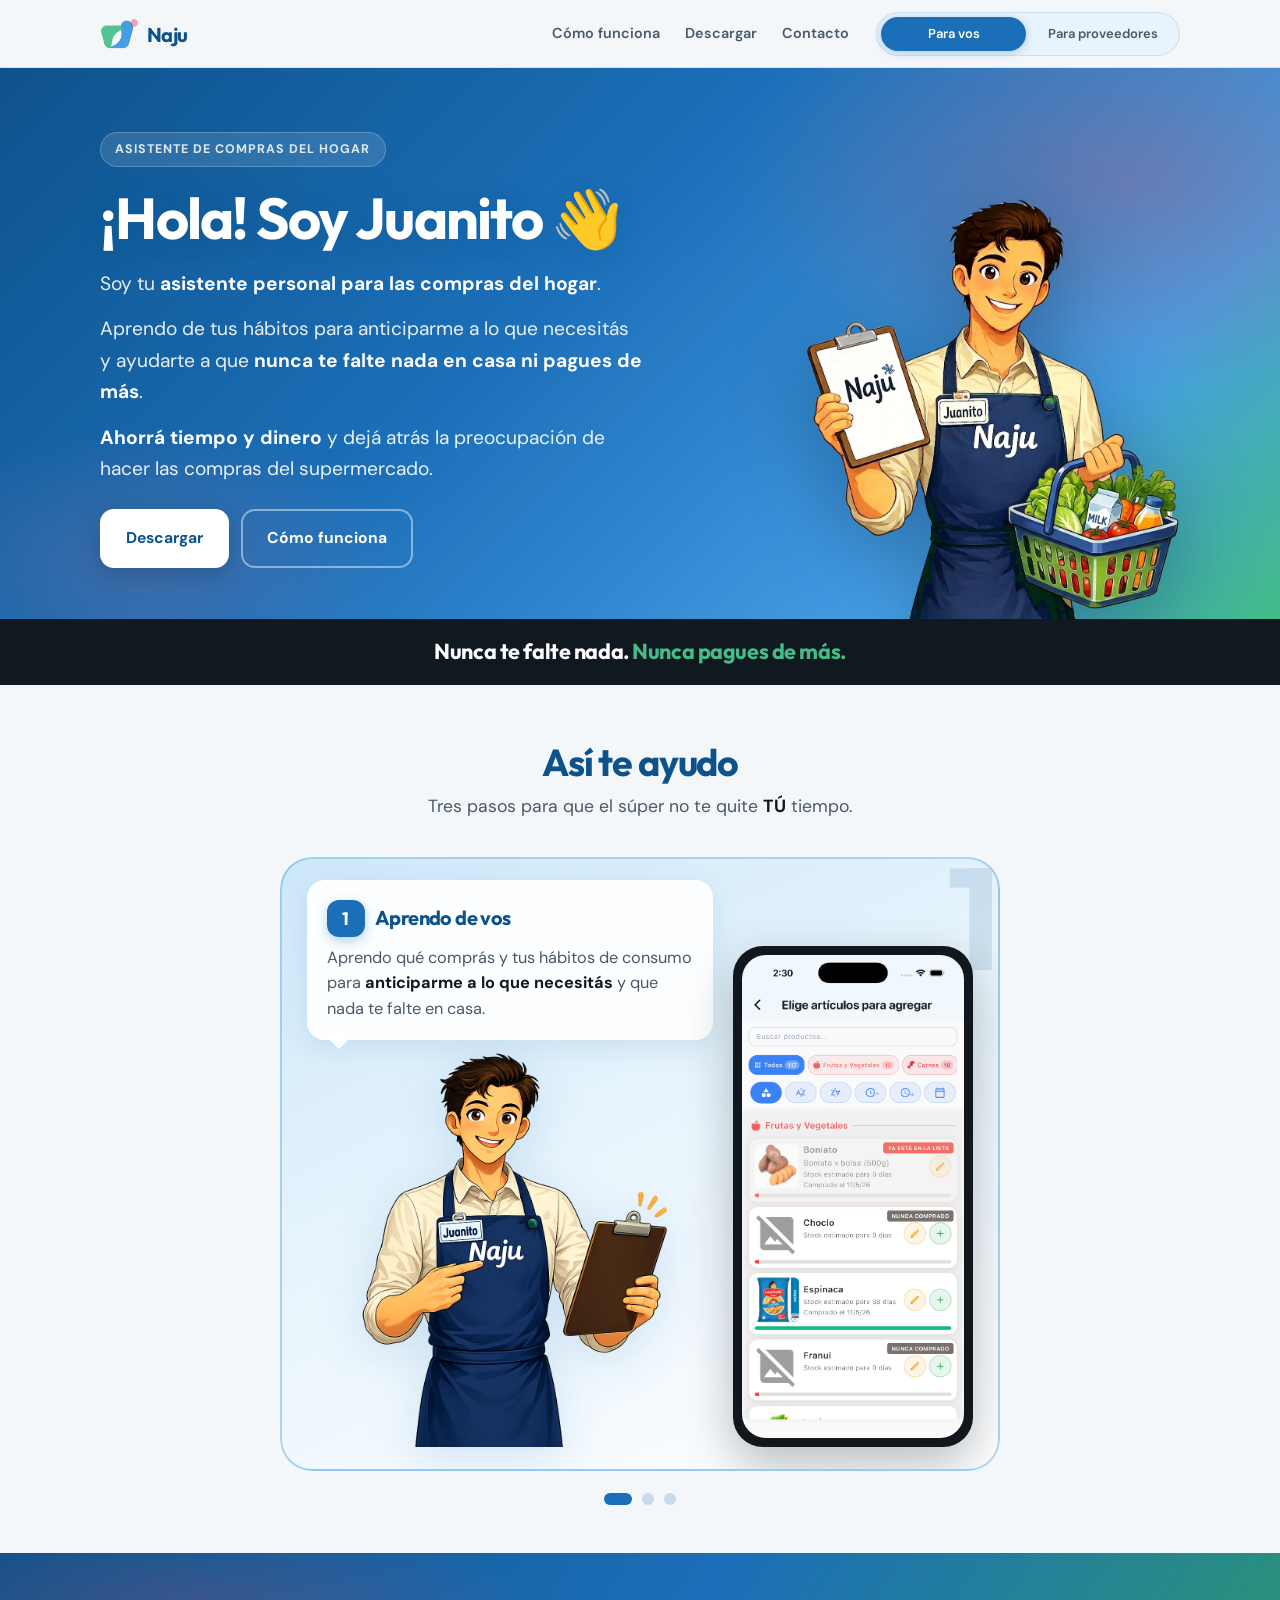
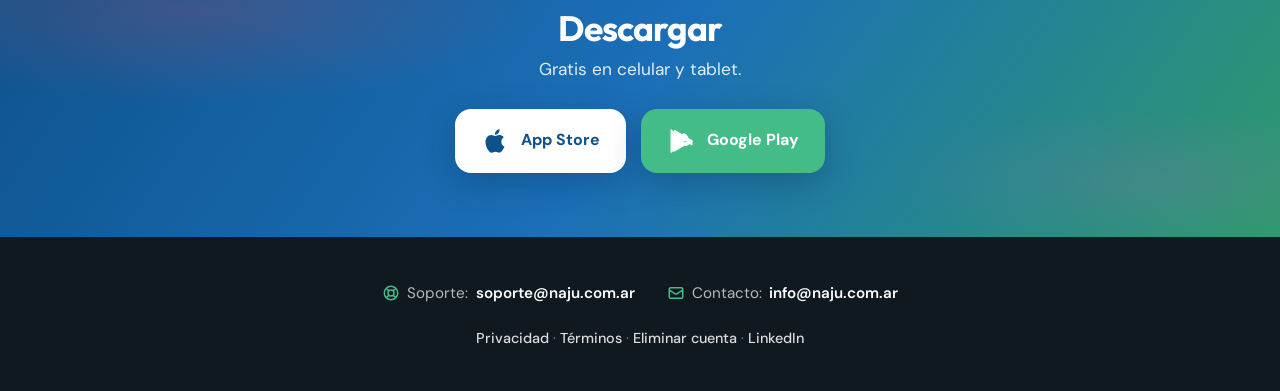
==== commit 5ecd0a76: "Redesign" ====
--- a/index.html
+++ b/index.html
@@ -9,7 +9,7 @@
   <link rel="preconnect" href="https://fonts.googleapis.com">
   <link rel="preconnect" href="https://fonts.gstatic.com" crossorigin>
   <link href="https://fonts.googleapis.com/css2?family=DM+Sans:ital,opsz,wght@0,9..40,400;0,9..40,500;0,9..40,600;0,9..40,700;1,9..40,400&family=Outfit:wght@500;600;700&display=swap" rel="stylesheet">
-  <link rel="stylesheet" href="assets/css/naju.css">
+  <link rel="stylesheet" href="assets/css/naju-bold.css">
 </head>
 <body>
   <a class="skip-link" href="#main-content">Saltar al contenido</a>
@@ -17,7 +17,7 @@
   <header class="site-header">
     <div class="site-header__inner">
       <a href="index.html" class="site-logo" aria-label="Naju inicio">
-        <img src="assets/logo.png" alt="" width="36" height="36">
+        <img src="assets/logo.png" alt="" width="38" height="38">
         <span>Naju</span>
       </a>
 
@@ -54,10 +54,8 @@
     <section class="hero" aria-labelledby="hero-title">
       <div class="wrap">
         <div class="hero-card">
-          <div class="hero-card__figure">
-            <img src="assets/images/assistant_juanito_close.png" alt="Juanito, asistente personal de compras de Naju" width="488" height="552" loading="eager">
-          </div>
           <div class="hero-card__copy">
+            <span class="hero-eyebrow">Asistente de compras del hogar</span>
             <h1 id="hero-title">¡Hola! Soy Juanito 👋</h1>
             <p>Soy tu <strong>asistente personal para las compras del hogar</strong>.</p>
             <p>Aprendo de tus hábitos para anticiparme a lo que necesitás y ayudarte a que <strong>nunca te falte nada en casa ni pagues de más</strong>.</p>
@@ -67,9 +65,18 @@
               <a class="btn btn--ghost" href="#como-funciona">Cómo funciona</a>
             </div>
           </div>
+          <div class="hero-card__figure">
+            <img src="assets/images/assistant_juanito_close.png" alt="Juanito, asistente personal de compras de Naju" width="488" height="552" loading="eager">
+          </div>
         </div>
       </div>
     </section>
+
+    <aside class="statement-band" aria-label="Promesa">
+      <div class="wrap">
+        <p>Nunca te falte nada. <strong>Nunca pagues de más.</strong></p>
+      </div>
+    </aside>
 
     <section id="como-funciona" class="section" aria-labelledby="how-title">
       <div class="wrap wrap--narrow">
@@ -85,6 +92,7 @@
           <div class="steps-carousel-wrap">
             <div class="steps-carousel" id="steps-carousel-el">
               <article class="step-card step-card--learn" aria-roledescription="slide" aria-label="1 de 3">
+                <span class="step-card-watermark" aria-hidden="true">1</span>
                 <div class="step-card-scene">
                   <div class="step-card-row step-card-row--dialog">
                     <div class="step-card-juanito">
@@ -109,6 +117,7 @@
               </article>
 
               <article class="step-card step-card--predict" aria-roledescription="slide" aria-label="2 de 3">
+                <span class="step-card-watermark" aria-hidden="true">2</span>
                 <div class="step-card-scene">
                   <div class="step-card-row step-card-row--dialog">
                     <div class="step-card-juanito">
@@ -133,6 +142,7 @@
               </article>
 
               <article class="step-card step-card--save" aria-roledescription="slide" aria-label="3 de 3">
+                <span class="step-card-watermark" aria-hidden="true">3</span>
                 <div class="step-card-scene">
                   <div class="step-card-row step-card-row--dialog">
                     <div class="step-card-juanito">
@@ -176,7 +186,7 @@
             App Store
           </a>
           <a href="https://play.google.com/store/apps/details?id=com.wwideas.naju_app" class="store-badge google" target="_blank" rel="noopener noreferrer" aria-label="Descargar en Google Play">
-            <svg viewBox="0 0 24 24" width="28" height="28" aria-hidden="true"><path fill="#4285F4" d="M3.609 1.814L13.792 12 3.61 22.186a.996.996 0 01-.61-.92V2.734a1 1 0 01.609-.92zm10.89 10.893l2.302 2.302-10.16 5.947a.998.998 0 01-1.466-.83l-.01-14.02a1 1 0 011.467-.83l10.16 5.947zM14.205 12L5.792 3.587a.999.999 0 011.466-.83l10.163 5.948-2.302 2.302-1.914 1.095z"/><path fill="#34A853" d="M21.803 12.861l-3.199-1.828-.006-.003-3.393 1.945-1.294 1.294 2.302 2.302 3.59-2.054a1 1 0 00.4-1.656z"/><path fill="#FBBC05" d="M14.205 12l1.914-1.095 2.302-2.302-2.302-2.302-1.914-1.095-2.302 2.302z"/><path fill="#EA4335" d="M21.803 12.861a1 1 0 00-.4-1.656l-3.59-2.054-2.302 2.302 2.302 2.302 3.59 2.054a1 1 0 00.4-1.656z"/></svg>
+            <svg viewBox="0 0 24 24" width="28" height="28" aria-hidden="true"><path fill="currentColor" d="M3.609 1.814L13.792 12 3.61 22.186a.996.996 0 01-.61-.92V2.734a1 1 0 01.609-.92zm10.89 10.893l2.302 2.302-10.16 5.947a.998.998 0 01-1.466-.83l-.01-14.02a1 1 0 011.467-.83l10.16 5.947zM14.205 12L5.792 3.587a.999.999 0 011.466-.83l10.163 5.948-2.302 2.302-1.914 1.095z"/><path fill="currentColor" d="M21.803 12.861l-3.199-1.828-.006-.003-3.393 1.945-1.294 1.294 2.302 2.302 3.59-2.054a1 1 0 00.4-1.656z"/><path fill="currentColor" d="M14.205 12l1.914-1.095 2.302-2.302-2.302-2.302-1.914-1.095-2.302 2.302z"/><path fill="currentColor" d="M21.803 12.861a1 1 0 00-.4-1.656l-3.59-2.054-2.302 2.302 2.302 2.302 3.59 2.054a1 1 0 00.4-1.656z"/></svg>
             Google Play
           </a>
         </div>
--- a/assets/css/naju-bold.css
+++ b/assets/css/naju-bold.css
@@ -0,0 +1,1096 @@
+/* Naju BOLD variant — same logo palette, stronger personality */
+:root {
+  --naju-blue: #459DE4;
+  --naju-blue-dark: #1B6FB8;
+  --naju-blue-deeper: #0E528C;
+  --naju-teal: #43BC87;
+  --naju-teal-dark: #2E9A6C;
+  --naju-pink: #D74554;
+  --naju-pink-soft: #FDF0F1;
+  --naju-lavender: #8775A3;
+
+  --bg: #F4F7FA;
+  --bg-elevated: #FFFFFF;
+  --surface-soft: #E8F3FC;
+  --surface-teal: #E6F7EF;
+  --surface-pink: #FBEAED;
+  --surface-lavender: #F0ECF5;
+  --border: rgba(14, 82, 140, 0.12);
+  --border-strong: rgba(14, 82, 140, 0.22);
+  --text: #101820;
+  --text-muted: #4A5968;
+  --text-on-brand: #FFFFFF;
+
+  --radius: 16px;
+  --radius-lg: 24px;
+  --radius-xl: 32px;
+  --shadow: 0 8px 28px rgba(14, 82, 140, 0.10);
+  --shadow-md: 0 16px 48px rgba(14, 82, 140, 0.14);
+  --shadow-hover: 0 20px 52px rgba(14, 82, 140, 0.18);
+  --header-h: 68px;
+  --wrap: 1120px;
+  --wrap-narrow: 760px;
+  --font-sans: 'DM Sans', system-ui, -apple-system, sans-serif;
+  --font-display: 'Outfit', 'DM Sans', system-ui, sans-serif;
+  --focus: 0 0 0 3px rgba(69, 157, 228, 0.5);
+  --ease: cubic-bezier(0.22, 1, 0.36, 1);
+}
+
+*, *::before, *::after { box-sizing: border-box; }
+
+html {
+  scroll-behavior: smooth;
+  scroll-padding-top: calc(var(--header-h) + 12px);
+}
+
+body {
+  margin: 0;
+  font-family: var(--font-sans);
+  font-size: 1.0625rem;
+  line-height: 1.65;
+  color: var(--text);
+  background: var(--bg);
+  -webkit-font-smoothing: antialiased;
+  -moz-osx-font-smoothing: grayscale;
+}
+
+img { max-width: 100%; height: auto; display: block; }
+
+h1, h2, h3, h4 {
+  font-family: var(--font-display);
+  font-weight: 700;
+  line-height: 1.12;
+  letter-spacing: -0.03em;
+  color: var(--text);
+  margin: 0;
+}
+
+p { margin: 0 0 1rem; }
+p:last-child { margin-bottom: 0; }
+
+a {
+  color: var(--naju-blue-dark);
+  text-decoration-thickness: 1.5px;
+  text-underline-offset: 3px;
+}
+a:hover { color: var(--naju-blue-deeper); }
+a:focus-visible {
+  outline: none;
+  box-shadow: var(--focus);
+  border-radius: 4px;
+}
+
+.skip-link {
+  position: absolute;
+  left: -9999px;
+  top: 0;
+  z-index: 200;
+  padding: 0.75rem 1.25rem;
+  background: var(--naju-blue-dark);
+  color: var(--text-on-brand);
+  font-weight: 600;
+  text-decoration: none;
+  border-radius: 0 0 8px 0;
+}
+.skip-link:focus { left: 0; box-shadow: none; }
+
+.wrap {
+  width: 100%;
+  max-width: var(--wrap);
+  margin: 0 auto;
+  padding: 0 1.25rem;
+}
+.wrap--narrow { max-width: var(--wrap-narrow); }
+
+/* ========== Header ========== */
+.site-header {
+  position: sticky;
+  top: 0;
+  z-index: 100;
+  height: var(--header-h);
+  background: rgba(244, 247, 250, 0.9);
+  backdrop-filter: blur(14px);
+  -webkit-backdrop-filter: blur(14px);
+  border-bottom: 1px solid var(--border);
+}
+
+.site-header__inner {
+  display: flex;
+  align-items: center;
+  justify-content: space-between;
+  gap: 1rem;
+  height: var(--header-h);
+  max-width: var(--wrap);
+  margin: 0 auto;
+  padding: 0 1.25rem;
+}
+
+.site-logo {
+  display: inline-flex;
+  align-items: center;
+  gap: 0.55rem;
+  text-decoration: none;
+  color: var(--naju-blue-deeper);
+  font-family: var(--font-display);
+  font-weight: 700;
+  font-size: 1.25rem;
+  letter-spacing: -0.03em;
+  flex-shrink: 0;
+}
+.site-logo img {
+  width: 38px;
+  height: 38px;
+  object-fit: contain;
+}
+.site-logo:hover { color: var(--naju-blue-dark); }
+.site-logo:focus-visible {
+  outline: none;
+  box-shadow: var(--focus);
+  border-radius: 8px;
+}
+
+/* Two equal segments sized for the longer audience label. */
+.nav-audience {
+  display: none;
+  align-items: center;
+  width: 19rem;
+  gap: 0.25rem;
+  padding: 0.25rem;
+  background: var(--surface-soft);
+  border-radius: 999px;
+  border: 1px solid var(--border);
+}
+.nav-audience a {
+  flex: 1 1 0;
+  min-width: 0;
+  text-align: center;
+  white-space: nowrap;
+  font-size: 0.8125rem;
+  font-weight: 600;
+  text-decoration: none;
+  color: var(--text-muted);
+  padding: 0.42rem 0.85rem;
+  border-radius: 999px;
+  transition: background 0.2s var(--ease), color 0.2s var(--ease), transform 0.2s var(--ease);
+}
+.nav-audience a:hover {
+  color: var(--naju-blue-dark);
+  background: rgba(69, 157, 228, 0.14);
+}
+.nav-audience a[aria-current="page"] {
+  background: var(--naju-blue-dark);
+  color: var(--text-on-brand);
+  box-shadow: 0 2px 8px rgba(27, 111, 184, 0.28);
+}
+.nav-audience a:focus-visible {
+  outline: none;
+  box-shadow: var(--focus);
+}
+
+.nav-primary {
+  display: none;
+  align-items: center;
+  gap: 0.15rem;
+}
+.nav-primary a {
+  color: var(--text-muted);
+  text-decoration: none;
+  font-weight: 600;
+  font-size: 0.9rem;
+  padding: 0.45rem 0.7rem;
+  border-radius: 8px;
+  transition: color 0.15s, background 0.15s;
+}
+.nav-primary a:hover {
+  color: var(--naju-blue-dark);
+  background: rgba(69, 157, 228, 0.1);
+}
+.nav-primary a:focus-visible {
+  outline: none;
+  box-shadow: var(--focus);
+}
+
+.nav-toggle {
+  display: inline-flex;
+  align-items: center;
+  justify-content: center;
+  width: 44px;
+  height: 44px;
+  margin-right: -0.5rem;
+  border: none;
+  background: transparent;
+  border-radius: 10px;
+  cursor: pointer;
+  color: var(--text);
+}
+.nav-toggle:hover { background: rgba(69, 157, 228, 0.1); }
+.nav-toggle:focus-visible {
+  outline: none;
+  box-shadow: var(--focus);
+}
+.nav-toggle__bars {
+  display: block;
+  width: 20px;
+  height: 2px;
+  background: currentColor;
+  border-radius: 1px;
+  position: relative;
+  transition: background 0.2s;
+}
+.nav-toggle__bars::before,
+.nav-toggle__bars::after {
+  content: '';
+  position: absolute;
+  left: 0;
+  width: 20px;
+  height: 2px;
+  background: currentColor;
+  border-radius: 1px;
+  transition: transform 0.2s, top 0.2s;
+}
+.nav-toggle__bars::before { top: -6px; }
+.nav-toggle__bars::after { top: 6px; }
+.nav-toggle[aria-expanded="true"] .nav-toggle__bars { background: transparent; }
+.nav-toggle[aria-expanded="true"] .nav-toggle__bars::before {
+  top: 0;
+  transform: rotate(45deg);
+}
+.nav-toggle[aria-expanded="true"] .nav-toggle__bars::after {
+  top: 0;
+  transform: rotate(-45deg);
+}
+
+.nav-drawer {
+  display: none;
+  position: absolute;
+  top: var(--header-h);
+  left: 0;
+  right: 0;
+  background: var(--bg-elevated);
+  border-bottom: 1px solid var(--border);
+  box-shadow: var(--shadow-md);
+  padding: 1rem 1.25rem 1.25rem;
+}
+.nav-drawer.is-open { display: block; }
+.nav-drawer .nav-audience {
+  display: flex;
+  width: 100%;
+  justify-content: stretch;
+  margin-bottom: 0.75rem;
+}
+.nav-drawer .nav-audience a {
+  flex: 1 1 0;
+  min-width: 0;
+  text-align: center;
+}
+.nav-drawer .nav-primary {
+  display: flex;
+  flex-direction: column;
+  gap: 0.15rem;
+}
+.nav-drawer .nav-primary a {
+  padding: 0.75rem 0.85rem;
+  font-size: 1rem;
+}
+.site-header__end {
+  display: flex;
+  align-items: center;
+  gap: 0.5rem;
+}
+
+@media (min-width: 860px) {
+  .nav-audience { display: inline-flex; }
+  .nav-primary { display: flex; }
+  .nav-toggle { display: none; }
+  .nav-drawer { display: none !important; }
+  .site-header__inner { gap: 1.5rem; }
+  .site-header__end {
+    display: flex;
+    align-items: center;
+    gap: 1rem;
+    margin-left: auto;
+  }
+}
+
+/* ========== Hero — bold asymmetric ========== */
+.hero {
+  position: relative;
+  padding: 0;
+  overflow: hidden;
+  background:
+    linear-gradient(135deg, #0E528C 0%, #1B6FB8 42%, #459DE4 78%, #43BC87 100%);
+  color: var(--text-on-brand);
+}
+
+.hero::before {
+  content: '';
+  position: absolute;
+  inset: 0;
+  background:
+    radial-gradient(ellipse 55% 70% at 88% 20%, rgba(215, 69, 84, 0.28), transparent 55%),
+    radial-gradient(ellipse 40% 50% at 12% 90%, rgba(135, 117, 163, 0.35), transparent 50%);
+  pointer-events: none;
+}
+
+.hero .wrap {
+  position: relative;
+  z-index: 1;
+  padding-top: 2.25rem;
+  padding-bottom: 0;
+}
+
+.hero-card {
+  display: flex;
+  flex-direction: column;
+  align-items: stretch;
+  gap: 0;
+  background: transparent;
+  border: none;
+  box-shadow: none;
+  overflow: visible;
+  padding: 0;
+}
+
+.hero-card__copy {
+  padding: 0 0 1.5rem;
+  order: 1;
+}
+.hero-card__copy h1 {
+  font-size: clamp(2.15rem, 8vw, 3.6rem);
+  margin: 0 0 1.1rem;
+  color: #fff;
+  text-shadow: 0 2px 24px rgba(14, 82, 140, 0.25);
+}
+.hero-card__copy p {
+  font-size: clamp(1.05rem, 2.4vw, 1.2rem);
+  color: rgba(255, 255, 255, 0.9);
+  margin-bottom: 0.85rem;
+  max-width: 34rem;
+}
+.hero-card__copy strong {
+  color: #fff;
+  font-weight: 700;
+}
+
+.hero-eyebrow {
+  display: inline-flex;
+  align-items: center;
+  gap: 0.45rem;
+  font-size: 0.78rem;
+  font-weight: 700;
+  letter-spacing: 0.08em;
+  text-transform: uppercase;
+  color: rgba(255, 255, 255, 0.85);
+  background: rgba(255, 255, 255, 0.12);
+  border: 1px solid rgba(255, 255, 255, 0.22);
+  padding: 0.4rem 0.9rem;
+  border-radius: 999px;
+  margin-bottom: 1.15rem;
+  backdrop-filter: blur(8px);
+}
+
+.hero-actions {
+  display: flex;
+  flex-wrap: wrap;
+  gap: 0.75rem;
+  margin-top: 1.5rem;
+}
+
+.hero-card__figure {
+  order: 2;
+  align-self: center;
+  width: min(280px, 70vw);
+  margin: 0.5rem auto 0;
+  line-height: 0;
+  filter: drop-shadow(0 18px 40px rgba(8, 40, 70, 0.35));
+}
+.hero-card__figure img {
+  width: 100%;
+  object-fit: contain;
+  object-position: bottom center;
+}
+
+.btn {
+  display: inline-flex;
+  align-items: center;
+  justify-content: center;
+  gap: 0.5rem;
+  padding: 0.9rem 1.5rem;
+  font-family: var(--font-sans);
+  font-size: 0.98rem;
+  font-weight: 700;
+  text-decoration: none;
+  border-radius: 14px;
+  border: 2px solid transparent;
+  cursor: pointer;
+  transition: transform 0.2s var(--ease), box-shadow 0.2s var(--ease), background 0.2s, border-color 0.2s, color 0.2s;
+}
+.btn:focus-visible {
+  outline: none;
+  box-shadow: 0 0 0 3px rgba(255, 255, 255, 0.55);
+}
+.btn--primary {
+  background: #fff;
+  color: var(--naju-blue-deeper);
+  box-shadow: 0 8px 24px rgba(8, 40, 70, 0.28);
+}
+.btn--primary:hover {
+  background: #fff;
+  color: var(--naju-blue-dark);
+  transform: translateY(-2px);
+  box-shadow: 0 12px 32px rgba(8, 40, 70, 0.35);
+}
+.btn--ghost {
+  background: transparent;
+  color: #fff;
+  border-color: rgba(255, 255, 255, 0.45);
+}
+.btn--ghost:hover {
+  background: rgba(255, 255, 255, 0.14);
+  color: #fff;
+  border-color: #fff;
+  transform: translateY(-2px);
+}
+.btn--solid-blue {
+  background: var(--naju-blue-dark);
+  color: #fff;
+  box-shadow: 0 6px 20px rgba(27, 111, 184, 0.35);
+}
+.btn--solid-blue:hover {
+  background: var(--naju-blue-deeper);
+  color: #fff;
+  transform: translateY(-2px);
+}
+.btn--solid-teal {
+  background: var(--naju-teal-dark);
+  color: #fff;
+  box-shadow: 0 6px 20px rgba(46, 154, 108, 0.35);
+}
+.btn--solid-teal:hover {
+  background: #247A55;
+  color: #fff;
+  transform: translateY(-2px);
+}
+
+@media (min-width: 760px) {
+  .hero .wrap { padding-top: 3rem; }
+  .hero-card {
+    flex-direction: row;
+    align-items: flex-end;
+    gap: 1.5rem;
+    min-height: 420px;
+  }
+  .hero-card__copy {
+    flex: 1.15;
+    order: 1;
+    padding: 1rem 0 3.25rem;
+    align-self: center;
+  }
+  .hero-card__figure {
+    order: 2;
+    width: 42%;
+    max-width: 380px;
+    margin: 0;
+    align-self: flex-end;
+  }
+}
+
+/* Statement band */
+.statement-band {
+  position: relative;
+  z-index: 2;
+  margin-top: -1px;
+  background: var(--text);
+  color: #fff;
+  padding: 1.15rem 0;
+  text-align: center;
+}
+.statement-band p {
+  margin: 0;
+  font-family: var(--font-display);
+  font-weight: 700;
+  font-size: clamp(1rem, 2.8vw, 1.35rem);
+  letter-spacing: -0.02em;
+  line-height: 1.35;
+}
+.statement-band strong {
+  color: var(--naju-teal);
+}
+
+/* ========== Sections ========== */
+.section {
+  padding: 3.5rem 0 3rem;
+}
+.section__header {
+  text-align: center;
+  max-width: 38rem;
+  margin: 0 auto 2.25rem;
+}
+.section__header h2 {
+  font-size: clamp(1.7rem, 4.5vw, 2.35rem);
+  color: var(--naju-blue-deeper);
+  margin-bottom: 0.55rem;
+}
+.section__lead {
+  color: var(--text-muted);
+  font-size: 1.1rem;
+  margin: 0;
+}
+.section__lead strong { color: var(--text); }
+
+/* ========== Carousel / Step cards ========== */
+.steps-carousel-nav { position: relative; }
+.steps-carousel-nav > input { position: absolute; opacity: 0; pointer-events: none; }
+
+.steps-carousel-wrap {
+  overflow: hidden;
+  border-radius: var(--radius-xl);
+}
+
+.steps-carousel {
+  display: flex;
+  overflow-x: auto;
+  scroll-snap-type: x mandatory;
+  scroll-behavior: smooth;
+  -webkit-overflow-scrolling: touch;
+  scrollbar-width: none;
+}
+.steps-carousel::-webkit-scrollbar { display: none; }
+
+.steps-carousel .step-card {
+  flex: 0 0 100%;
+  scroll-snap-align: start;
+  scroll-snap-stop: always;
+  padding: 0 0.15rem;
+}
+
+.step-card {
+  position: relative;
+  border-radius: var(--radius-xl);
+  border: 2px solid transparent;
+  overflow: hidden;
+  background: var(--bg-elevated);
+  transition: transform 0.25s var(--ease), box-shadow 0.25s var(--ease);
+}
+.step-card:hover {
+  transform: translateY(-4px);
+  box-shadow: var(--shadow-hover);
+}
+
+.step-card--learn {
+  background: linear-gradient(155deg, #CDE8FA 0%, #E8F4FC 45%, #FFFFFF 100%);
+  border-color: rgba(69, 157, 228, 0.45);
+}
+.step-card--predict {
+  background: linear-gradient(155deg, #F8D4D8 0%, #FDF0F1 45%, #FFFFFF 100%);
+  border-color: rgba(215, 69, 84, 0.35);
+}
+.step-card--save {
+  background: linear-gradient(155deg, #C8F0DC 0%, #ECF9F3 45%, #FFFFFF 100%);
+  border-color: rgba(67, 188, 135, 0.45);
+}
+
+.step-card-scene {
+  position: relative;
+  display: flex;
+  flex-direction: column;
+  gap: 0.75rem;
+  padding: 1.15rem 1rem 1.25rem;
+  min-height: clamp(460px, 100vw, 580px);
+  z-index: 1;
+}
+
+.step-card-watermark {
+  position: absolute;
+  top: -0.15rem;
+  right: 0.35rem;
+  font-family: var(--font-display);
+  font-size: clamp(5.5rem, 22vw, 9rem);
+  font-weight: 700;
+  line-height: 0.85;
+  letter-spacing: -0.06em;
+  opacity: 0.12;
+  pointer-events: none;
+  z-index: 0;
+  user-select: none;
+}
+.step-card--learn .step-card-watermark { color: var(--naju-blue-deeper); }
+.step-card--predict .step-card-watermark { color: #9B2E3A; }
+.step-card--save .step-card-watermark { color: var(--naju-teal-dark); }
+
+.step-card-row--dialog {
+  display: flex;
+  flex-direction: column;
+  flex: 1 1 auto;
+  gap: 0.4rem;
+  min-height: 0;
+  position: relative;
+  z-index: 1;
+}
+
+.step-card-bubble {
+  order: 1;
+  position: relative;
+  margin: 0;
+  padding: 1.15rem 1.2rem;
+  background: rgba(255, 255, 255, 0.92);
+  border-radius: 18px;
+  box-shadow: var(--shadow);
+  border: 1px solid rgba(255, 255, 255, 0.8);
+  text-align: left;
+  backdrop-filter: blur(6px);
+}
+.step-card-bubble::before {
+  content: '';
+  position: absolute;
+  left: 1.5rem;
+  bottom: -7px;
+  width: 14px;
+  height: 14px;
+  background: rgba(255, 255, 255, 0.92);
+  border-right: 1px solid rgba(255, 255, 255, 0.8);
+  border-bottom: 1px solid rgba(255, 255, 255, 0.8);
+  transform: rotate(45deg);
+}
+
+.step-card-juanito {
+  order: 2;
+  flex: 1 1 auto;
+  display: flex;
+  align-items: flex-end;
+  justify-content: center;
+  min-height: 190px;
+  line-height: 0;
+  pointer-events: none;
+}
+.step-card-juanito img {
+  width: auto;
+  max-width: 100%;
+  height: 100%;
+  max-height: min(320px, 40vh);
+  min-height: 180px;
+  object-fit: contain;
+  object-position: bottom center;
+  filter: drop-shadow(0 10px 24px rgba(27, 111, 184, 0.16));
+}
+
+.step-card-bubble-header {
+  display: flex;
+  align-items: center;
+  gap: 0.65rem;
+  margin-bottom: 0.5rem;
+}
+
+.step-card-num {
+  display: inline-flex;
+  align-items: center;
+  justify-content: center;
+  width: 2.35rem;
+  height: 2.35rem;
+  flex-shrink: 0;
+  border-radius: 12px;
+  background: var(--naju-blue-dark);
+  color: #fff;
+  font-family: var(--font-display);
+  font-size: 1.1rem;
+  font-weight: 700;
+  box-shadow: 0 4px 12px rgba(27, 111, 184, 0.3);
+}
+.step-card--predict .step-card-num {
+  background: var(--naju-pink);
+  box-shadow: 0 4px 12px rgba(215, 69, 84, 0.3);
+}
+.step-card--save .step-card-num {
+  background: var(--naju-teal-dark);
+  box-shadow: 0 4px 12px rgba(46, 154, 108, 0.3);
+}
+
+.step-card-bubble h3 {
+  margin: 0;
+  font-size: 1.25rem;
+  color: var(--naju-blue-deeper);
+}
+.step-card--predict .step-card-bubble h3 { color: #9B2E3A; }
+.step-card--save .step-card-bubble h3 { color: var(--naju-teal-dark); }
+
+.step-card-bubble p {
+  margin: 0;
+  font-size: 0.95rem;
+  line-height: 1.55;
+  color: var(--text-muted);
+}
+.step-card-bubble strong { color: var(--text); }
+
+.step-card-row--phone {
+  flex: 0 0 auto;
+  display: flex;
+  justify-content: center;
+  position: relative;
+  z-index: 1;
+}
+
+.step-card-phone {
+  width: min(100%, 300px);
+  margin: 0;
+  padding: 0.55rem;
+  background: #12171d;
+  border-radius: 30px;
+  box-shadow: 0 18px 48px rgba(16, 24, 32, 0.28);
+  transition: transform 0.25s var(--ease);
+}
+.step-card:hover .step-card-phone {
+  transform: translateY(-3px);
+}
+.step-card-phone-inner {
+  border-radius: 24px;
+  overflow: hidden;
+  background: #fff;
+  line-height: 0;
+}
+.step-card-phone-inner img {
+  width: 100%;
+  height: auto;
+}
+
+.steps-carousel-dots {
+  display: flex;
+  justify-content: center;
+  gap: 0.6rem;
+  margin-top: 1.35rem;
+}
+.steps-carousel-dots label {
+  width: 12px;
+  height: 12px;
+  border-radius: 50%;
+  background: rgba(27, 111, 184, 0.2);
+  cursor: pointer;
+  transition: background 0.2s, transform 0.2s var(--ease), width 0.2s var(--ease), border-radius 0.2s;
+}
+.steps-carousel-dots label:hover { background: var(--naju-blue); }
+.steps-carousel-dots label:focus-visible {
+  outline: none;
+  box-shadow: var(--focus);
+}
+.steps-carousel-nav input:nth-of-type(1):checked ~ .steps-carousel-dots label:nth-of-type(1),
+.steps-carousel-nav input:nth-of-type(2):checked ~ .steps-carousel-dots label:nth-of-type(2),
+.steps-carousel-nav input:nth-of-type(3):checked ~ .steps-carousel-dots label:nth-of-type(3) {
+  background: var(--naju-blue-dark);
+  width: 28px;
+  border-radius: 999px;
+  transform: none;
+}
+
+@media (min-width: 640px) {
+  .step-card-scene {
+    display: grid;
+    grid-template-columns: 1fr 36%;
+    grid-template-rows: auto 1fr;
+    gap: 0.85rem 1.25rem;
+    padding: 1.35rem 1.4rem 1.4rem;
+    align-items: end;
+    min-height: 440px;
+  }
+  .step-card-row--dialog {
+    grid-column: 1;
+    grid-row: 1 / -1;
+    min-height: 100%;
+  }
+  .step-card-juanito { min-height: 220px; }
+  .step-card-juanito img {
+    max-height: min(400px, 50vh);
+    min-height: 220px;
+  }
+  .step-card-bubble p { font-size: 1.02rem; }
+  .step-card-row--phone {
+    grid-column: 2;
+    grid-row: 1 / -1;
+    align-items: center;
+  }
+  .step-card-phone {
+    width: 100%;
+    max-width: 270px;
+  }
+}
+
+/* ========== Download — solid brand CTAs ========== */
+.download-block {
+  position: relative;
+  padding: 3.5rem 0 4rem;
+  text-align: center;
+  overflow: hidden;
+  background:
+    linear-gradient(125deg, #0E528C 0%, #1B6FB8 50%, #2E9A6C 100%);
+  color: #fff;
+  border-top: none;
+}
+.download-block::before {
+  content: '';
+  position: absolute;
+  inset: 0;
+  background:
+    radial-gradient(ellipse 50% 60% at 15% 20%, rgba(215, 69, 84, 0.22), transparent 55%),
+    radial-gradient(ellipse 40% 50% at 90% 80%, rgba(135, 117, 163, 0.25), transparent 50%);
+  pointer-events: none;
+}
+.download-block .wrap { position: relative; z-index: 1; }
+.download-block h2 {
+  font-size: clamp(1.7rem, 4vw, 2.2rem);
+  color: #fff;
+  margin-bottom: 0.4rem;
+}
+.download-block .download-sub {
+  color: rgba(255, 255, 255, 0.88);
+  margin: 0 0 1.6rem;
+  font-size: 1.08rem;
+}
+
+.stores {
+  display: inline-flex;
+  flex-wrap: wrap;
+  gap: 0.9rem;
+  justify-content: center;
+}
+
+.store-badge {
+  display: inline-flex;
+  align-items: center;
+  gap: 0.7rem;
+  padding: 1rem 1.55rem;
+  background: #fff;
+  border-radius: 16px;
+  text-decoration: none;
+  color: var(--text);
+  font-weight: 700;
+  font-size: 1rem;
+  box-shadow: 0 10px 32px rgba(8, 40, 70, 0.28);
+  border: 2px solid transparent;
+  transition: box-shadow 0.2s var(--ease), transform 0.2s var(--ease), border-color 0.2s;
+}
+.store-badge:hover {
+  box-shadow: 0 14px 40px rgba(8, 40, 70, 0.36);
+  transform: translateY(-3px);
+  color: var(--text);
+  border-color: rgba(255, 255, 255, 0.5);
+}
+.store-badge:focus-visible {
+  outline: none;
+  box-shadow: 0 0 0 3px rgba(255, 255, 255, 0.55);
+}
+.store-badge.apple {
+  background: #fff;
+  color: var(--naju-blue-deeper);
+}
+.store-badge.google {
+  background: var(--naju-teal);
+  color: #fff;
+  border-color: transparent;
+}
+.store-badge.google:hover {
+  background: var(--naju-teal-dark);
+  color: #fff;
+}
+.store-badge.google svg path { fill: currentColor; }
+.store-badge svg {
+  width: 28px;
+  height: 28px;
+  flex-shrink: 0;
+}
+
+/* ========== Footer ========== */
+.site-footer {
+  padding: 2.75rem 0 2.5rem;
+  text-align: center;
+  border-top: none;
+  background: var(--text);
+  color: rgba(255, 255, 255, 0.75);
+}
+.footer-contact {
+  display: flex;
+  flex-wrap: wrap;
+  justify-content: center;
+  gap: 1rem 2rem;
+  margin-bottom: 1.35rem;
+}
+.footer-contact-item {
+  display: inline-flex;
+  align-items: center;
+  gap: 0.45rem;
+  font-size: 0.95rem;
+  color: rgba(255, 255, 255, 0.7);
+}
+.footer-contact-item svg {
+  flex-shrink: 0;
+  color: var(--naju-teal);
+}
+.footer-contact-item a {
+  font-weight: 600;
+  text-decoration: none;
+  color: #fff;
+}
+.footer-contact-item a:hover { text-decoration: underline; color: var(--naju-blue); }
+
+.footer-links {
+  margin: 0 0 0.85rem;
+  font-size: 0.9rem;
+  color: rgba(255, 255, 255, 0.45);
+}
+.footer-links a {
+  color: rgba(255, 255, 255, 0.85);
+  text-decoration: none;
+  font-weight: 500;
+}
+.footer-links a:hover {
+  color: #fff;
+  text-decoration: underline;
+}
+.footer-links a:focus-visible {
+  outline: none;
+  box-shadow: 0 0 0 3px rgba(69, 157, 228, 0.55);
+}
+
+/* ========== Legal / document pages ========== */
+.legal-page .site-header { margin-bottom: 0; }
+
+.doc-shell {
+  min-height: calc(100vh - var(--header-h));
+  padding: 2.5rem 0 4rem;
+  background:
+    radial-gradient(ellipse 55% 35% at 85% 0%, rgba(67, 188, 135, 0.16), transparent 68%),
+    linear-gradient(180deg, var(--surface-soft) 0%, var(--bg) 42%);
+}
+.doc {
+  background: var(--bg-elevated);
+  border-radius: var(--radius-lg);
+  padding: 1.75rem 1.35rem;
+  box-shadow: var(--shadow-md);
+  border: 1px solid var(--border);
+  margin-bottom: 1.5rem;
+}
+@media (min-width: 600px) {
+  .doc { padding: 2.5rem 2.25rem; }
+}
+.doc h1 {
+  font-size: clamp(1.75rem, 4vw, 2.35rem);
+  margin: 0 0 1rem;
+  color: var(--naju-blue-deeper);
+}
+.doc h2 {
+  font-size: 1.3rem;
+  margin: 1.6em 0 0.5em;
+  color: var(--naju-blue-deeper);
+}
+.doc h3 {
+  font-size: 1.08rem;
+  margin: 1.25em 0 0.4em;
+}
+.doc p { margin: 0.55em 0; color: var(--text); }
+.doc ul, .doc ol { margin: 0.55em 0; padding-left: 1.4em; }
+.doc li { margin: 0.25em 0; }
+.doc hr {
+  border: none;
+  border-top: 1px solid var(--border);
+  margin: 1.5em 0;
+}
+.doc a { font-weight: 600; }
+.doc-back {
+  display: inline-flex;
+  align-items: center;
+  gap: 0.35rem;
+  margin-bottom: 1.25rem;
+  font-weight: 700;
+  font-size: 0.95rem;
+  text-decoration: none;
+  color: var(--naju-blue-deeper);
+}
+.doc-back:hover { text-decoration: underline; }
+.loading { color: var(--text-muted); padding: 1.5rem; text-align: center; }
+.error { color: var(--naju-pink); padding: 1.5rem; }
+
+/* ========== Proveedores placeholder ========== */
+.placeholder-hero {
+  padding: 4rem 0 4.5rem;
+  text-align: center;
+  background:
+    linear-gradient(145deg, #0E528C 0%, #1B6FB8 40%, #2E9A6C 100%);
+  color: #fff;
+  position: relative;
+  overflow: hidden;
+}
+.placeholder-hero::before {
+  content: '';
+  position: absolute;
+  inset: 0;
+  background: radial-gradient(ellipse 50% 60% at 80% 10%, rgba(215, 69, 84, 0.25), transparent 55%);
+  pointer-events: none;
+}
+.placeholder-hero .wrap { position: relative; z-index: 1; }
+.placeholder-hero__badge {
+  display: inline-block;
+  font-size: 0.75rem;
+  font-weight: 700;
+  letter-spacing: 0.08em;
+  text-transform: uppercase;
+  color: #fff;
+  background: rgba(255, 255, 255, 0.14);
+  border: 1px solid rgba(255, 255, 255, 0.28);
+  padding: 0.4rem 0.95rem;
+  border-radius: 999px;
+  margin-bottom: 1.35rem;
+}
+.placeholder-hero h1 {
+  font-size: clamp(2rem, 5.5vw, 3rem);
+  margin-bottom: 0.9rem;
+  color: #fff;
+}
+.placeholder-hero > .wrap > p {
+  max-width: 34rem;
+  margin: 0 auto 1.75rem;
+  color: rgba(255, 255, 255, 0.9);
+  font-size: 1.15rem;
+}
+.placeholder-card {
+  max-width: 30rem;
+  margin: 0 auto;
+  padding: 1.75rem;
+  background: #fff;
+  border: none;
+  border-radius: var(--radius-lg);
+  box-shadow: 0 16px 48px rgba(8, 40, 70, 0.28);
+  text-align: left;
+}
+.placeholder-card h2 {
+  font-size: 1.15rem;
+  margin-bottom: 0.55rem;
+  color: var(--text);
+}
+.placeholder-card p {
+  font-size: 0.98rem;
+  color: var(--text-muted);
+  margin-bottom: 1.15rem;
+}
+.placeholder-card .btn--primary {
+  background: var(--naju-blue-dark);
+  color: #fff;
+  box-shadow: 0 6px 20px rgba(27, 111, 184, 0.3);
+}
+.placeholder-card .btn--primary:hover {
+  background: var(--naju-blue-deeper);
+  color: #fff;
+}
+.placeholder-card .btn:focus-visible {
+  box-shadow: var(--focus);
+}
+
+@media (prefers-reduced-motion: reduce) {
+  html { scroll-behavior: auto; }
+  *, *::before, *::after {
+    animation-duration: 0.01ms !important;
+    transition-duration: 0.01ms !important;
+  }
+  .step-card:hover,
+  .step-card:hover .step-card-phone,
+  .btn:hover,
+  .store-badge:hover {
+    transform: none;
+  }
+}
